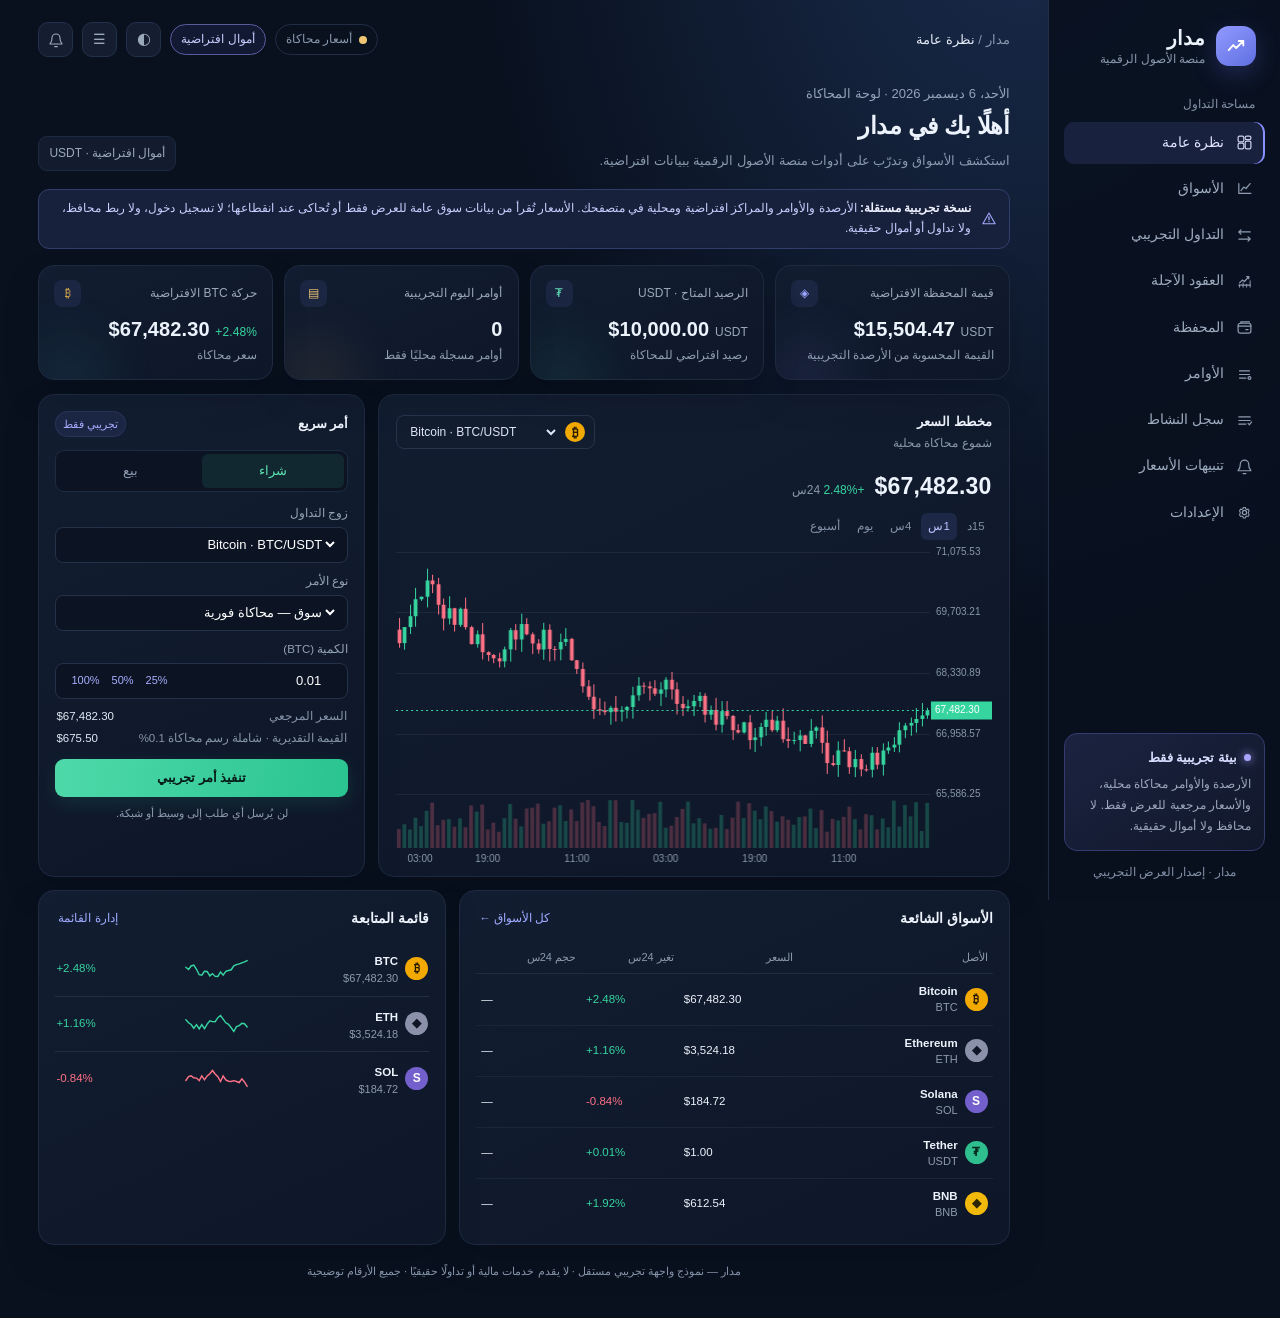
==== app/index.html @ fda4eac0 "مدار: موقع + منصة تجريبية محسّنة (PWA، أسعار مرجعية، شموع، مظهر فاتح)" ====
<!doctype html>
<html lang="ar" dir="rtl" data-theme="dark">
<head>
<meta charset="utf-8">
<meta name="viewport" content="width=device-width,initial-scale=1,viewport-fit=cover">
<meta name="theme-color" content="#09111f">
<meta name="description" content="منصة مدار التجريبية: تدرّب على التداول الفوري والعقود الآجلة بأموال افتراضية وأسعار سوق مرجعية. لا أموال ولا حسابات حقيقية.">
<meta name="robots" content="index,follow">
<title>المنصة التجريبية | مدار</title>
<link rel="icon" href="../assets/favicon.svg" type="image/svg+xml">
<link rel="icon" href="../assets/icon-192.png" sizes="192x192" type="image/png">
<link rel="apple-touch-icon" href="../assets/apple-touch-icon.png">
<link rel="manifest" href="../manifest.webmanifest">
<meta property="og:title" content="مدار — منصة تداول تجريبية">
<meta property="og:description" content="تدرّب على التداول بأموال افتراضية وأسعار سوق مرجعية.">
<meta property="og:image" content="https://sbeshr2025-creator.github.io/madar/assets/og-image.png">
<link rel="preconnect" href="https://api.gateio.ws" crossorigin>
<script>try{var p=JSON.parse(localStorage.getItem('madar-prefs-v1')||'{}');if(p.theme)document.documentElement.dataset.theme=p.theme}catch(e){}</script>
<link rel="stylesheet" href="css/app.css?v=2">
</head>
<body>
<a class="skip-link" href="#main">تخطَّ إلى المحتوى</a>
<noscript><p style="padding:20px;text-align:center">تحتاج المنصة التجريبية إلى تفعيل JavaScript.</p></noscript>
<div class="app">
<aside aria-label="التنقل الرئيسي">
  <a class="brand" href="../" aria-label="مدار — الصفحة الرئيسية"><div class="brand-logo"><svg viewBox="0 0 24 24" fill="none"><path d="M4 16.5 9 11l3.2 3.2L20 6.5M15 6.5h5v5" stroke="white" stroke-width="2" stroke-linecap="round" stroke-linejoin="round"/></svg></div><div><strong>مدار</strong><small>منصة الأصول الرقمية</small></div></a>
  <div><p class="nav-title">مساحة التداول</p><nav class="nav" id="sideNav">
    <button class="active" data-view="dashboard"><svg viewBox="0 0 24 24" fill="none"><rect x="3" y="3" width="8" height="8" rx="2" stroke="currentColor" stroke-width="1.7"/><rect x="13" y="3" width="8" height="5" rx="2" stroke="currentColor" stroke-width="1.7"/><rect x="13" y="10" width="8" height="11" rx="2" stroke="currentColor" stroke-width="1.7"/><rect x="3" y="13" width="8" height="8" rx="2" stroke="currentColor" stroke-width="1.7"/></svg>نظرة عامة</button>
    <button data-view="markets"><svg viewBox="0 0 24 24" fill="none"><path d="M4 19V5m0 14h17M7 15l4-5 3 2 6-7" stroke="currentColor" stroke-width="1.7" stroke-linecap="round" stroke-linejoin="round"/></svg>الأسواق</button>
    <button data-view="trade"><svg viewBox="0 0 24 24" fill="none"><path d="M4 7h16M4 17h16M7 4 4 7l3 3m10 4 3 3-3 3" stroke="currentColor" stroke-width="1.7" stroke-linecap="round" stroke-linejoin="round"/></svg>التداول التجريبي</button>
    <button data-view="futures"><svg viewBox="0 0 24 24" fill="none"><path d="M4 17h16M5 14l4-4 3 2 6-7m-3 0h3v3" stroke="currentColor" stroke-width="1.7" stroke-linecap="round" stroke-linejoin="round"/><path d="M5 20v-3m5 3v-6m5 6v-4m5 4v-9" stroke="currentColor" stroke-width="1.4" stroke-linecap="round"/></svg>العقود الآجلة</button>
    <button data-view="wallet"><svg viewBox="0 0 24 24" fill="none"><rect x="3" y="6" width="18" height="14" rx="3" stroke="currentColor" stroke-width="1.7"/><path d="M3 10h18m-7 5h3M7 6V4h12" stroke="currentColor" stroke-width="1.7" stroke-linecap="round"/></svg>المحفظة</button>
    <button data-view="orders"><svg viewBox="0 0 24 24" fill="none"><path d="M5 7h14M5 12h14M5 17h9" stroke="currentColor" stroke-width="1.7" stroke-linecap="round"/><circle cx="19" cy="17" r="2" stroke="currentColor" stroke-width="1.7"/></svg>الأوامر</button>
    <button data-view="activity"><svg viewBox="0 0 24 24" fill="none"><path d="M4 7h16M4 12h16M4 17h10" stroke="currentColor" stroke-width="1.7" stroke-linecap="round"/><path d="m17 16 2 2 3-4" stroke="currentColor" stroke-width="1.7" stroke-linecap="round" stroke-linejoin="round"/></svg>سجل النشاط</button>
    <button data-view="alerts"><svg viewBox="0 0 24 24" fill="none"><path d="M18 9a6 6 0 0 0-12 0c0 7-3 7-3 9h18c0-2-3-2-3-9m-8 13h4" stroke="currentColor" stroke-width="1.7" stroke-linecap="round" stroke-linejoin="round"/></svg>تنبيهات الأسعار</button>
    <button data-view="settings"><svg viewBox="0 0 24 24" fill="none"><circle cx="12" cy="12" r="3" stroke="currentColor" stroke-width="1.7"/><path d="m19.4 15 .1.1 1.1 1.8-1.5 2.6-2.1-.5a8 8 0 0 1-1.7 1l-.4 2h-3l-.4-2a8 8 0 0 1-1.7-1l-2.1.5-1.5-2.6 1.1-1.8a8 8 0 0 1 0-2l-1.1-1.8 1.5-2.6 2.1.5a8 8 0 0 1 1.7-1l.4-2h3l.4 2a8 8 0 0 1 1.7 1l2.1-.5 1.5 2.6-1.1 1.8a8 8 0 0 1-.1 2Z" transform="translate(-1 -1) scale(.95)" stroke="currentColor" stroke-width="1.5"/></svg>الإعدادات</button>
  </nav></div>
  <div class="side-bottom"><div class="demo-note"><b><i></i> بيئة تجريبية فقط</b><p>الأرصدة والأوامر محاكاة محلية، والأسعار مرجعية للعرض فقط. لا محافظ ولا أموال حقيقية.</p></div><div class="side-foot">مدار · إصدار العرض التجريبي</div></div>
</aside>
<main id="main" tabindex="-1">
  <div class="topbar"><div class="crumb">مدار <span> / </span> <b id="crumbTitle">نظرة عامة</b></div><div class="top-actions"><button class="live-pill" id="livePill" onclick="navigate('settings')" aria-label="حالة بيانات الأسعار"><i></i><span>—</span></button><span class="demo-pill">أموال افتراضية</span><button class="icon-btn" id="themeBtn" aria-label="تبديل المظهر الفاتح والداكن" onclick="toggleTheme()">◐</button><button class="icon-btn" aria-label="كل أقسام المنصة" onclick="openNavigation()">☰</button><button class="icon-btn" aria-label="عرض التنبيهات" onclick="navigate('alerts')"><svg viewBox="0 0 24 24" fill="none"><path d="M18 9a6 6 0 0 0-12 0c0 7-3 7-3 9h18c0-2-3-2-3-9m-8 13h4" stroke="currentColor" stroke-width="1.7" stroke-linecap="round" stroke-linejoin="round"/></svg></button></div></div>

  <section class="view active" id="view-dashboard">
    <div class="intro"><div><div class="eyebrow"><span id="todayLabel"></span> · لوحة المحاكاة</div><h1>أهلًا بك في مدار</h1><p>استكشف الأسواق وتدرّب على أدوات منصة الأصول الرقمية ببيانات افتراضية.</p></div><div class="date-chip">أموال افتراضية · USDT</div></div>
    <div class="alert"><svg viewBox="0 0 24 24" fill="none"><path d="M12 3 2.8 19h18.4L12 3Z" stroke="currentColor" stroke-width="1.6" stroke-linejoin="round"/><path d="M12 9v4m0 3h.01" stroke="currentColor" stroke-width="2" stroke-linecap="round"/></svg><span><strong>نسخة تجريبية مستقلة:</strong> الأرصدة والأوامر والمراكز افتراضية ومحلية في متصفحك. الأسعار تُقرأ من بيانات سوق عامة للعرض فقط أو تُحاكى عند انقطاعها؛ لا تسجيل دخول، ولا ربط محافظ، ولا تداول أو أموال حقيقية.</span></div>
    <div class="stats">
      <article class="card stat" style="--glow:#8b92ff"><div class="stat-top"><span>قيمة المحفظة الافتراضية</span><span class="stat-icon">◈</span></div><div class="stat-value" id="portfolioValue">—</div><div class="stat-foot">القيمة المحسوبة من الأرصدة التجريبية</div></article>
      <article class="card stat" style="--glow:#39d6a2"><div class="stat-top"><span>الرصيد المتاح · USDT</span><span class="stat-icon" style="color:#62dfb5">₮</span></div><div class="stat-value" id="availableUsdt">—</div><div class="stat-foot">رصيد افتراضي للمحاكاة</div></article>
      <article class="card stat" style="--glow:#f0c674"><div class="stat-top"><span>أوامر اليوم التجريبية</span><span class="stat-icon" style="color:#f0c674">▤</span></div><div class="stat-value" id="todayOrders">0</div><div class="stat-foot">أوامر مسجلة محليًا فقط</div></article>
      <article class="card stat" style="--glow:#46c5d9"><div class="stat-top"><span>حركة BTC الافتراضية</span><span class="stat-icon" style="color:#f2be4a">₿</span></div><div class="stat-value" id="btcStat">—</div><div class="stat-foot"><span class="data-src-short">—</span></div></article>
    </div>
    <div class="main-grid">
      <section class="card chart-card"><div class="card-heading"><div><h2>مخطط السعر</h2><div class="sub-label"><span class="data-src">—</span></div></div><label class="select"><span id="chartCoin" class="coin-btc">₿</span><select id="chartAsset" aria-label="اختر الأصل" onchange="selectAsset(this.value)"></select></label></div><div class="price-head"><strong id="chartPrice">—</strong><span id="chartChange">—</span></div><div class="chart-tools" id="timeframes"><button data-period="15m">15د</button><button class="selected" data-period="1h">1س</button><button data-period="4h">4س</button><button data-period="1d">يوم</button><button data-period="7d">أسبوع</button></div><div class="candle-chart" id="chartDash" role="img" aria-label="مخطط شموع لسعر الأصل"><canvas></canvas><div class="chart-tip" aria-hidden="true"></div></div></section>
      <section class="card order-card"><div class="order-top"><h2>أمر سريع</h2><span class="sim-chip">تجريبي فقط</span></div><div class="switch"><button class="active buy" id="buyBtn" onclick="setSide('buy')">شراء</button><button class="sell" id="sellBtn" onclick="setSide('sell')">بيع</button></div><label class="field-label" for="ticketAsset">زوج التداول</label><div class="field"><select id="ticketAsset" onchange="syncTicketAsset(this.value)"></select></div><label class="field-label" for="orderType">نوع الأمر</label><div class="field"><select id="orderType" onchange="toggleLimitPrice()"><option value="market">سوق — محاكاة فورية</option><option value="limit">محدد — يُنفَّذ عند لمس السعر</option></select></div><div id="limitPriceWrap" class="hidden"><label class="field-label" for="limitPrice">سعر الأمر المحدد (USDT)</label><div class="field"><input id="limitPrice" type="number" min="0" step="any" placeholder="أدخل سعرًا افتراضيًا"></div></div><label class="field-label" for="qty">الكمية (<span id="qtySymbol">BTC</span>)</label><div class="field"><input id="qty" type="number" min="0" step="any" value="0.01" inputmode="decimal"><button class="max" onclick="setPercent(.25)">25%</button><button class="max" onclick="setPercent(.5)">50%</button><button class="max" onclick="setPercent(1)">100%</button></div><div class="estimate"><span>السعر المرجعي</span><b id="ticketPrice">—</b></div><div class="estimate" style="padding-top:2px"><span>القيمة التقديرية · شاملة رسم محاكاة 0.1%</span><b id="estimated">—</b></div><button class="execute" id="executeBtn" onclick="submitOrder()">تنفيذ أمر تجريبي</button><p class="disclaimer">لن يُرسل أي طلب إلى وسيط أو شبكة.</p></section>
    </div>
    <div class="lower-grid"><section class="card table-card"><div class="table-title"><h2>الأسواق الشائعة</h2><button class="text-button" onclick="navigate('markets')">كل الأسواق ←</button></div><div class="table-wrap"><table><thead><tr><th>الأصل</th><th>السعر</th><th>تغير 24س</th><th>حجم 24س</th></tr></thead><tbody id="topMarkets"></tbody></table></div></section><section class="card watch-card"><div class="table-title"><h2>قائمة المتابعة</h2><button class="text-button" onclick="navigate('markets')">إدارة القائمة</button></div><div class="watch-items" id="watchList"></div></section></div>
  </section>

  <section class="view" id="view-markets"><div class="section-title"><div><h1>الأسواق</h1><p>أسعار مرجعية من بيانات سوق عامة (قراءة فقط) عند توفرها، وإلا محاكاة. للعرض والتدريب فقط.</p></div><button class="outline" onclick="showDataInfo()">ⓘ كيف تعمل البيانات؟</button></div><div class="card pad"><div class="market-tools"><label class="searchbox">⌕ <input id="marketSearch" placeholder="ابحث عن أصل أو رمز..." oninput="renderMarkets()"></label><div class="filter-tabs" id="marketFilters"><button class="active" data-filter="all">الكل</button><button data-filter="watch">المتابعة</button><button data-filter="gainers">الأعلى صعودًا</button><button data-filter="losers">الأعلى هبوطًا</button></div></div><div class="table-wrap"><table><thead><tr><th></th><th>الأصل</th><th>السعر</th><th>تغير 24س</th><th>حجم 24س</th><th>إجراء</th></tr></thead><tbody id="marketsTable"></tbody></table></div></div></section>

  <section class="view" id="view-trade"><div class="section-title"><div><h1>التداول التجريبي</h1><p>تدريب على أوامر السوق والمحددة بأرصدة افتراضية؛ الأوامر المحددة تُنفَّذ محليًا عندما يلمس السعر المرجعي حدّها.</p></div><span class="sim-chip">لا تداول حقيقي</span></div><div class="trade-layout"><div><section class="card chart-card"><div class="card-heading"><div><h2 id="tradePairTitle">BTC / USDT</h2><div class="sub-label"><span class="data-src">—</span></div></div><label class="select"><span id="tradeCoin" class="coin-btc">₿</span><select id="tradeAsset" onchange="selectAsset(this.value)"></select></label></div><div class="price-head"><strong id="tradePrice">—</strong><span id="tradeChange">—</span></div><div class="chart-tools trade-timeframes"><button data-period="15m">15د</button><button class="selected" data-period="1h">1س</button><button data-period="4h">4س</button><button data-period="1d">يوم</button><button data-period="7d">أسبوع</button></div><div class="candle-chart" id="chartTrade" role="img" aria-label="مخطط شموع لسعر الأصل"><canvas></canvas><div class="chart-tip" aria-hidden="true"></div></div></section><section class="card pad" style="margin-top:13px"><div class="table-title"><h2>آخر الصفقات في السوق</h2><span class="sim-chip book-src">مرجعية</span></div><div class="recent-list" id="recentTrades"></div></section></div><div><section class="card order-card"><div class="order-top"><h2>تذكرة الأمر</h2><span class="sim-chip">محاكاة محلية</span></div><div class="switch"><button class="active buy" id="buyBtn2" onclick="setSide('buy')">شراء</button><button class="sell" id="sellBtn2" onclick="setSide('sell')">بيع</button></div><label class="field-label" for="ticketAsset2">زوج التداول</label><div class="field"><select id="ticketAsset2" onchange="syncTicketAsset(this.value)"></select></div><label class="field-label" for="orderType2">نوع الأمر</label><div class="field"><select id="orderType2" onchange="syncOrderType(this.value)"><option value="market">سوق — محاكاة فورية</option><option value="limit">محدد — يُنفَّذ عند لمس السعر</option></select></div><div id="limitPriceWrap2" class="hidden"><label class="field-label" for="limitPrice2">سعر الأمر المحدد (USDT)</label><div class="field"><input id="limitPrice2" type="number" min="0" step="any" placeholder="أدخل سعرًا افتراضيًا"></div></div><label class="field-label" for="qty2">الكمية (<span id="qtySymbol2">BTC</span>)</label><div class="field"><input id="qty2" type="number" min="0" step="any" value="0.01" inputmode="decimal"><button class="max" onclick="setPercent(.25)">25%</button><button class="max" onclick="setPercent(.5)">50%</button><button class="max" onclick="setPercent(1)">100%</button></div><div class="estimate"><span>السعر المرجعي</span><b id="ticketPrice2">—</b></div><div class="estimate"><span>القيمة التقديرية · رسم 0.1%</span><b id="estimated2">—</b></div><button class="execute" id="executeBtn2" onclick="submitOrder()">تنفيذ أمر تجريبي</button><p class="disclaimer">سجل تجريبي فقط؛ لا وسيط ولا شبكة متصلة.</p></section><section class="card pad" style="margin-top:13px"><div class="table-title"><h2>دفتر الأوامر</h2><span class="sim-chip book-src">مرجعي</span></div><div class="orderbook-grid"><div class="book-side"><h3 class="down">عروض بيع</h3><div id="asks"></div></div><div class="book-side"><h3 class="up">طلبات شراء</h3><div id="bids"></div></div></div><div class="estimate"><span>السعر المرجعي التجريبي</span><b id="bookPrice">—</b></div></section></div></div></section>


  <section class="view" id="view-futures">
    <div class="section-title"><div><h1>العقود الآجلة · محاكاة</h1><p>تدرّب على المراكز الطويلة والقصيرة والرافعة باستخدام ضمان افتراضي مستقل.</p></div><div class="futures-mode"><span class="sim-chip">وضع تجريبي فقط</span></div></div>
    <div class="futures-banner"><svg viewBox="0 0 24 24" fill="none"><path d="M12 3 2.8 19h18.4L12 3Z" stroke="currentColor" stroke-width="1.6" stroke-linejoin="round"/><path d="M12 9v4m0 3h.01" stroke="currentColor" stroke-width="2" stroke-linecap="round"/></svg><span><b>محاكاة محلية بالكامل:</b> السعر الأساسي مرجعي من السوق الفوري عند توفره، ولا عقود أو وسيط أو أموال حقيقية. رصيد العقود الافتراضي مستقل عن المحفظة الفورية، وتغيير السعر أدناه سيناريو تدريبي فقط.</span></div>
    <div class="futures-stats"><article class="card futures-stat"><small>الرصيد المتاح للعقود · USDT</small><strong id="futBalance">—</strong></article><article class="card futures-stat"><small>الهامش المعزول في المراكز</small><strong id="futMargin">—</strong></article><article class="card futures-stat"><small>الربح/الخسارة غير المحققة</small><strong id="futUPnl">—</strong></article><article class="card futures-stat"><small>حقوق الحساب الافتراضية</small><strong id="futEquity">—</strong></article></div>
    <section class="card scenario-card"><div class="scenario-head"><div><h2>مسرح حركة السعر</h2><div class="sub-label">حرّك السعر الافتراضي لرؤية أثره على المراكز المفتوحة</div></div><div class="scenario-actions"><button onclick="moveFuturesScenario(-5)">−5%</button><button onclick="moveFuturesScenario(-1)">−1%</button><button class="reset" onclick="resetFuturesScenario()">إعادة إلى الأساس</button><button onclick="moveFuturesScenario(1)">+1%</button><button onclick="moveFuturesScenario(5)">+5%</button></div></div><div class="scenario-note">التغير التراكمي الحالي: <b id="futShiftLabel">0.00%</b> عن السعر التوضيحي الأساسي. لا تمثل الأزرار تحركات سوق حقيقية.</div></section>
    <div class="trade-layout"><div>
      <section class="card futures-chart-card"><div class="card-heading"><div><h2 id="futPairTitle">BTC / USDT Perpetual</h2><div class="sub-label"><span class="data-src">—</span> · السعر + سيناريو التدريب</div></div><label class="select"><select id="futuresSymbol" aria-label="اختر عقدًا تجريبيًا" onchange="selectFuturesSymbol(this.value)"></select></label></div><div class="price-head"><strong id="futMarkPrice">—</strong><span class="sim-chip">سعر محاكاة</span></div><div class="candle-chart" id="chartFut" role="img" aria-label="مخطط شموع لسعر الأصل"><canvas></canvas><div class="chart-tip" aria-hidden="true"></div></div><div class="futures-price-strip"><div><small>السعر الأساسي</small><b id="futBasePrice">—</b></div><div><small>تغيّر السيناريو</small><b id="futChangePrice">—</b></div><div><small>التمويل الافتراضي · كل 8س</small><b>+0.010% · توضيحي</b></div></div></section>
      <section class="card futures-table-card" style="margin-top:12px"><div class="table-title"><h2>مراكزي المفتوحة</h2><span class="sim-chip" id="futOpenCount">0 مركز</span></div><div class="table-wrap"><table><thead><tr><th>العقد</th><th>الاتجاه</th><th>رافعة</th><th>سعر الدخول</th><th>السعر الافتراضي</th><th>ربح/خسارة عائمة</th><th>تصفية تقريبية</th><th></th></tr></thead><tbody id="futuresPositions"></tbody></table></div></section>
      <section class="card futures-table-card"><div class="table-title"><h2>سجل المراكز المغلقة</h2><span class="sim-chip">محلي</span></div><div class="table-wrap"><table><thead><tr><th>وقت الإغلاق</th><th>العقد</th><th>الاتجاه</th><th>رافعة</th><th>سعر الخروج</th><th>المحصلة التوضيحية</th><th>السبب</th></tr></thead><tbody id="futuresHistory"></tbody></table></div></section>
    </div><div>
      <section class="card futures-order"><div class="order-top"><h2>فتح مركز تجريبي</h2><span class="sim-chip">هامش معزول</span></div><div class="switch futures-side-switch"><button id="futLongBtn" class="active long" onclick="setFuturesSide('long')">شراء / مركز طويل</button><button id="futShortBtn" class="short" onclick="setFuturesSide('short')">بيع / مركز قصير</button></div><label class="field-label" for="futLeverage">الرافعة التعليمية</label><div class="field"><select id="futLeverage" onchange="renderFutures()"><option value="1">1×</option><option value="2">2×</option><option value="3">3×</option><option value="5" selected>5×</option><option value="10">10×</option><option value="20">20×</option></select><span class="sim-chip">محاكاة فقط</span></div><label class="field-label" for="futQty">حجم المركز بوحدات الأصل</label><div class="field"><input id="futQty" type="number" min="0" step="any" value="0.01" inputmode="decimal"></div><div class="fut-risk-grid"><div><label class="field-label" for="futStop">وقف خسارة اختياري</label><div class="field"><input id="futStop" type="number" min="0" step="any" placeholder="—"></div></div><div><label class="field-label" for="futTake">جني ربح اختياري</label><div class="field"><input id="futTake" type="number" min="0" step="any" placeholder="—"></div></div></div><div class="estimate futures-estimate"><span>القيمة الاسمية</span><b id="futNotional">—</b></div><div class="estimate futures-estimate"><span>الهامش المطلوب</span><b id="futInitialMargin">—</b></div><div class="estimate futures-estimate"><span>رسم محاكاة فتح 0.04%</span><b id="futOpenFee">—</b></div><button class="execute" id="futExecute" onclick="submitFuturesPosition()">فتح مركز طويل تجريبي</button><div class="futures-help"><b>تصفية تقريبية:</b> تقدير تعليمي مبسط بهامش صيانة افتراضي 0.5%؛ قد تختلف آلية المنصات الحقيقية. المراكز معزولة، والأوامر والتمويل غير متصلة بأي سوق.</div></section>
    </div></div><div class="futures-footer">هذا القسم أداة تدريب على مفاهيم العقود الآجلة فقط؛ كل الأرقام محلية وقابلة لإعادة الضبط من المتصفح. لا ينفّذ تداولًا ولا يقدم توصية مالية.</div>
  </section>

  <section class="view" id="view-wallet"><div class="section-title"><div><h1>المحفظة التجريبية</h1><p>إدارة أرصدة وهمية داخل هذا المتصفح فقط؛ لا عناوين ولا إيداعات فعلية.</p></div><div class="wallet-actions"><button class="outline" onclick="openAmountModal('deposit')">＋ إضافة رصيد وهمي</button><button class="outline" onclick="openAmountModal('withdraw')">− خصم تجريبي</button></div></div><div class="wallet-total"><small>إجمالي القيمة الافتراضية</small><strong id="walletTotal">—</strong><span>قيمة تقديرية محسوبة بأسعار توضيحية · USDT</span></div><section class="card pad"><div class="table-title"><h2>الأصول والأرصدة</h2><span class="sim-chip">محاكاة محلية فقط</span></div><div class="table-wrap"><table><thead><tr><th>الأصل</th><th>الرصيد المتاح</th><th>السعر الافتراضي</th><th>القيمة التقديرية</th><th></th></tr></thead><tbody id="walletTable"></tbody></table></div></section><div class="alert" style="margin-top:13px;margin-bottom:0"><svg viewBox="0 0 24 24" fill="none"><path d="M12 3 2.8 19h18.4L12 3Z" stroke="currentColor" stroke-width="1.6"/><path d="M12 9v4m0 3h.01" stroke="currentColor" stroke-width="2"/></svg><span>أزرار الإضافة والخصم تغيّر أرقامًا محلية تجريبية فقط. لا يوجد إيداع أو سحب إلى حساب أو شبكة.</span></div></section>

  <section class="view" id="view-orders"><div class="section-title"><div><h1>الأوامر</h1><p>أوامر السوق تُحاكى فورًا. الأوامر المحددة تنتظر حتى يلمس السعر المرجعي حدّها ثم تُنفَّذ محليًا إن كفى الرصيد الافتراضي.</p></div><button class="outline" onclick="navigate('trade')">＋ إنشاء أمر تجريبي</button></div><section class="card pad"><div class="table-title"><h2>الأوامر المفتوحة</h2><span class="sim-chip" id="openCount">0 أمر</span></div><div class="table-wrap"><table><thead><tr><th>الوقت</th><th>الزوج</th><th>النوع</th><th>الاتجاه</th><th>السعر المحدد</th><th>الكمية</th><th>الحالة</th><th></th></tr></thead><tbody id="openOrdersTable"></tbody></table></div></section><section class="card pad" style="margin-top:13px"><div class="table-title"><h2>أحدث الأوامر المكتملة</h2><button class="text-button" onclick="navigate('activity')">سجل النشاط</button></div><div class="table-wrap"><table><thead><tr><th>الوقت</th><th>الزوج</th><th>الاتجاه</th><th>سعر التنفيذ الافتراضي</th><th>الكمية</th><th>القيمة</th><th>الحالة</th></tr></thead><tbody id="completedOrdersTable"></tbody></table></div></section></section>

  <section class="view" id="view-activity"><div class="section-title"><div><h1>سجل النشاط</h1><p>سجل محلي على هذا المتصفح للعمليات التي أجريتها في المحاكاة.</p></div><button class="outline" onclick="clearHistory()">مسح السجل التجريبي</button></div><section class="card pad"><div class="table-wrap"><table><thead><tr><th>الوقت</th><th>النوع</th><th>التفاصيل</th><th>المبلغ / الكمية</th><th>الحالة</th></tr></thead><tbody id="activityTable"></tbody></table></div></section></section>

  <section class="view" id="view-alerts"><div class="section-title"><div><h1>تنبيهات الأسعار</h1><p>أنشئ قواعد توضيحية داخل الصفحة؛ لا تُرسل إشعارات أو رسائل خارجية.</p></div><button class="outline" onclick="openAlertModal()">＋ تنبيه جديد</button></div><section class="card pad"><div class="table-title"><h2>قواعد التنبيه التجريبية</h2><span class="sim-chip">محلية وغير متصلة</span></div><div id="alertsList"></div></section><div class="alert" style="margin-top:13px"><svg viewBox="0 0 24 24" fill="none"><path d="M12 3 2.8 19h18.4L12 3Z" stroke="currentColor" stroke-width="1.6"/><path d="M12 9v4m0 3h.01" stroke="currentColor" stroke-width="2"/></svg><span>يُفحص التنبيه داخل الصفحة مع كل تحديث للسعر المرجعي ويظهر لك إشعار داخل التطبيق فقط؛ لا تُرسل رسائل خارجية.</span></div></section>

  <section class="view" id="view-settings"><div class="section-title"><div><h1>الإعدادات</h1><p>خيارات العرض والبيانات التجريبية المحفوظة في هذا المتصفح فقط.</p></div></div><section class="card pad"><div class="settings-row"><div><b>إخفاء أرصدة المحفظة</b><small>إخفاء قيمة المحفظة وكميات الأصول في اللوحة والمحفظة؛ السجل يبقى ظاهرًا.</small></div><input id="hideBalances" class="toggle" type="checkbox" onchange="toggleBalances(this.checked)"></div><div class="settings-row"><div><b>إعادة ضبط بيئة التجربة</b><small>إرجاع الأرصدة والأوامر والتنبيهات إلى بيانات البداية.</small></div><button class="outline danger" onclick="resetDemo()">إعادة ضبط البيانات</button></div><div class="settings-row"><div><b>الخصوصية والتخزين</b><small>بيانات هذه النسخة تحفظ محليًا في تخزين المتصفح؛ لا يوجد حساب مستخدم.</small></div><span class="alert-tag">محلي</span></div><div class="settings-row"><div><b>الأسعار المرجعية المباشرة</b><small>قراءة فقط من واجهة Gate العامة بدون أي مفاتيح أو حساب. عند الإيقاف أو الانقطاع تُستخدم أسعار محاكاة.</small></div><input id="liveToggle" class="toggle" type="checkbox" aria-label="تفعيل الأسعار المباشرة" onchange="setLive(this.checked)"></div><div class="settings-row"><div><b>حالة البيانات</b><small id="liveDetail">—</small></div><span class="status done" id="liveStatusTag">—</span></div><div class="settings-row"><div><b>المظهر</b><small>داكن أو فاتح، ويُحفظ اختيارك في هذا المتصفح.</small></div><button class="outline" onclick="toggleTheme()">تبديل المظهر</button></div></section><div class="footer-note">مدار نموذج تعليمي تجريبي مستقل · لا يقدم خدمات مالية أو تداولًا حقيقيًا.</div></section>
  <div class="footer-note">مدار — نموذج واجهة تجريبي مستقل · لا يقدم خدمات مالية أو تداولًا حقيقيًا · جميع الأرقام توضيحية</div>
</main>
</div>
<nav class="mobile-nav" id="mobileNav" aria-label="التنقل السفلي"><button class="active" data-view="dashboard"><svg viewBox="0 0 24 24" fill="none"><rect x="3" y="3" width="8" height="8" rx="2" stroke="currentColor" stroke-width="1.7"/><rect x="13" y="3" width="8" height="5" rx="2" stroke="currentColor" stroke-width="1.7"/><rect x="13" y="10" width="8" height="11" rx="2" stroke="currentColor" stroke-width="1.7"/><rect x="3" y="13" width="8" height="8" rx="2" stroke="currentColor" stroke-width="1.7"/></svg>الرئيسية</button><button data-view="markets"><svg viewBox="0 0 24 24" fill="none"><path d="M4 19V5m0 14h17M7 15l4-5 3 2 6-7" stroke="currentColor" stroke-width="1.7"/></svg>الأسواق</button><button data-view="trade"><svg viewBox="0 0 24 24" fill="none"><path d="M4 7h16M4 17h16M7 4 4 7l3 3m10 4 3 3-3 3" stroke="currentColor" stroke-width="1.7"/></svg>تداول</button><button data-view="wallet"><svg viewBox="0 0 24 24" fill="none"><rect x="3" y="6" width="18" height="14" rx="3" stroke="currentColor" stroke-width="1.7"/><path d="M3 10h18" stroke="currentColor" stroke-width="1.7"/></svg>المحفظة</button><button data-view="futures"><svg viewBox="0 0 24 24" fill="none"><path d="M4 17h16M5 14l4-4 3 2 6-7m-3 0h3v3" stroke="currentColor" stroke-width="1.7" stroke-linecap="round"/></svg>العقود</button></nav>
<div class="modal" id="modal" role="dialog" aria-modal="true" aria-labelledby="modalTitle" onclick="if(event.target===this)closeModal()"><div class="modal-box" tabindex="-1"><div class="modal-head"><h2 id="modalTitle"></h2><button class="modal-close" aria-label="إغلاق" onclick="closeModal()">×</button></div><div id="modalBody"></div></div></div><div class="toast" id="toast" role="status" aria-live="polite"></div>
<script src="js/charts.js?v=2"></script>
<script src="js/market.js?v=2"></script>
<script src="js/app.js?v=2"></script>
</body>
</html>
---- app/css/app.css ----
:root{--bg:#09111f;--panel:#101a2b;--panel2:#121f33;--line:#202d43;--muted:#8998ad;--text:#edf3fc;--green:#36d5a0;--red:#ff7185;--blue:#8c96ff;--cyan:#49c5d8;--gold:#efc878;--radius:16px;--shadow:0 16px 38px #0002}
*{box-sizing:border-box}
body{margin:0;background:radial-gradient(ellipse at 80% -12%,#1a2c4d 0,transparent 38%),var(--bg);color:var(--text);font:14px/1.65 Tahoma,"Noto Sans Arabic",Arial,sans-serif}
button,input,select{font:inherit}
button{cursor:pointer}
a{color:inherit;text-decoration:none}
.app{max-width:1680px;min-height:100vh;margin:auto;display:grid;grid-template-columns:232px minmax(0,1fr)}
aside{position:sticky;top:0;height:100vh;padding:22px 15px 18px;border-left:1px solid var(--line);background:#09111fe8;display:flex;flex-direction:column;gap:25px;z-index:4}
.brand{color:inherit;display:flex;align-items:center;gap:11px;padding:0 9px}
.brand-logo{width:40px;height:40px;border-radius:13px;display:grid;place-items:center;background:linear-gradient(140deg,#929aff,#5f6fe1);box-shadow:0 8px 24px #6e7aff3b}
.brand-logo svg{width:22px}
.brand strong{font-size:20px}
.brand small{display:block;color:var(--muted);font-size:12px;margin-top:-5px}
.nav-title{color:#8392a8;font-size:12px;margin:0 10px 7px}
.nav{display:grid;gap:4px}
.nav button{border:0;background:none;color:#9eacc0;text-align:right;display:flex;align-items:center;gap:12px;padding:10px 12px;border-radius:10px;transition:.15s;font-size:13.5px}
.nav button:hover{background:#ffffff09;color:#fff}
.nav button.active{color:#e0e4ff;background:#818cff20;box-shadow:inset -2px 0 #8792ff}
.nav svg{width:17px;height:17px;opacity:.9;flex:none}
.side-bottom{margin-top:auto}
.demo-note{padding:13px;border:1px solid #343b70;background:linear-gradient(145deg,#242d52aa,#141c31aa);border-radius:13px}
.demo-note b{display:flex;align-items:center;gap:7px;color:#d7dcff;font-size:13px}
.demo-note b i,.demo-pill:before{width:7px;height:7px;border-radius:50%;background:#a9a5ff;box-shadow:0 0 10px #a9a5ff;display:inline-block}
.demo-note p{margin:6px 0 0;color:#9ba8be;font-size:12px;line-height:1.75}
.side-foot{color:#8190a6;font-size:11.5px;text-align:center;margin-top:12px}
main{min-width:0;padding:22px clamp(16px,3vw,40px) 38px}
.topbar{display:flex;justify-content:space-between;align-items:center;margin-bottom:26px}
.crumb{color:var(--muted);font-size:13px}
.crumb b{color:#e8eef9;font-weight:500}
.top-actions{display:flex;align-items:center;gap:9px}
.demo-pill{border:1px solid #5b5c9d;color:#c9cbff;background:#7279ff17;border-radius:999px;padding:5px 10px;font-size:12px;display:flex;align-items:center;gap:7px}
.icon-btn{width:35px;height:35px;display:grid;place-items:center;color:#9ba8bb;background:#141e30;border:1px solid #223049;border-radius:10px}
.icon-btn svg{width:16px}
.view{display:none}
.view.active{display:block;animation:appear .18s ease}
@keyframes appear{from{opacity:.55;transform:translateY(3px)}
to{opacity:1;transform:none}
}
.intro{display:flex;justify-content:space-between;align-items:flex-end;gap:16px;margin-bottom:18px}
.eyebrow{color:#95a3b8;font-size:13px;margin-bottom:2px}
.intro h1{font-size:24px;letter-spacing:-.4px;margin:0;font-weight:650}
.intro p{margin:4px 0 0;color:var(--muted);font-size:13px}
.date-chip{color:#9ba8bd;background:#121c2e;border:1px solid #1c2a41;padding:7px 10px;border-radius:9px;font-size:12px;white-space:nowrap}
.alert{display:flex;align-items:center;gap:10px;background:#18213b;border:1px solid #313e6b;border-radius:11px;padding:9px 12px;color:#c6cfff;font-size:12px;margin-bottom:16px}
.alert svg{flex:none;color:#a2aaff;width:16px}
.alert strong{color:#eef0ff}
.stats{display:grid;grid-template-columns:repeat(4,minmax(0,1fr));gap:11px;margin-bottom:14px}
.card{background:linear-gradient(155deg,#121d31,#0e1728);border:1px solid #1d2a40;border-radius:var(--radius);box-shadow:var(--shadow)}
.stat{padding:14px 15px;min-height:101px;position:relative;overflow:hidden}
.stat:after{content:"";position:absolute;width:80px;height:80px;border-radius:50%;filter:blur(29px);opacity:.1;left:-10px;bottom:-40px;background:var(--glow,#7c8cff)}
.stat-top{display:flex;align-items:center;justify-content:space-between;color:#9aa8bb;font-size:12px}
.stat-icon{width:27px;height:27px;border-radius:8px;background:#818bff17;color:#9ca6ff;display:grid;place-items:center}
.stat-icon svg{width:14px}
.stat-value{font-size:20px;font-weight:600;letter-spacing:.1px;margin-top:6px;direction:ltr;text-align:right}
.stat-value small{font-size:12px;color:#9aa8bb;font-weight:400}
.stat-foot{font-size:11.5px;color:#8f9db1;margin-top:0}
.up{color:var(--green)!important}
.down{color:var(--red)!important}
.main-grid{display:grid;grid-template-columns:minmax(0,1.7fr) minmax(285px,.88fr);gap:13px;align-items:stretch}
.chart-card{padding:16px 17px 10px;min-height:337px}
.card-heading{display:flex;justify-content:space-between;align-items:center;gap:10px}
.card-heading h2,.section-title h2{font-size:13px;margin:0;font-weight:600}
.sub-label{color:var(--muted);font-size:11.5px;margin-top:2px}
.select select{min-width:0;max-width:180px;background:transparent;border:0;outline:0;color:#dfe6f5;font:inherit;direction:ltr}
.select select option{background:#121d30;color:#fff}
.select{border:1px solid #27344b;border-radius:8px;background:#121d30;color:#e4ebf7;padding:6px 9px;font-size:12px;display:flex;align-items:center;gap:6px}
.coin-btc{width:20px;height:20px;border-radius:50%;display:grid;place-items:center;background:#f2a900;color:#251903;font-weight:bold;font-size:13px}
.price-head{display:flex;align-items:baseline;gap:10px;margin-top:15px}
.price-head strong{font-size:23px;letter-spacing:.2px;direction:ltr}
.price-head span{font-size:12px}
.chart-tools{display:flex;align-items:center;gap:3px;margin-top:7px}
.chart-tools button{background:none;color:#8291a7;border:0;padding:4px 7px;border-radius:6px;font-size:11.5px}
.chart-tools button.selected{background:#7a84ff20;color:#bdc3ff}
.chart-wrap{height:193px;margin-top:4px;position:relative;overflow:hidden}
.chart-wrap svg{width:100%;height:100%;overflow:visible}
.chart-grid line{stroke:#243148;stroke-width:1;stroke-dasharray:3 5}
.chart-area{fill:url(#fill)}
.chart-line{fill:none;stroke:#8290ff;stroke-width:2.3;stroke-linecap:round;stroke-linejoin:round;filter:drop-shadow(0 0 5px #8290ff66)}
.chart-point{fill:#a9b2ff;stroke:#171f37;stroke-width:3}
.chart-labels{display:flex;justify-content:space-between;color:#8392a8;font-size:11px;padding:0 2px;margin-top:-2px}
.chart-caption{position:absolute;top:4px;left:5px;color:#8a98ad;font-size:11px;line-height:1.9;text-align:left}
.order-card{padding:16px}
.order-top{display:flex;justify-content:space-between;align-items:center}
.order-top h2{margin:0;font-size:13px}
.sim-chip{color:#a9abff;background:#7d82ff19;border:1px solid #555a973f;border-radius:999px;padding:3px 7px;font-size:11px;white-space:nowrap}
.switch{display:grid;grid-template-columns:1fr 1fr;padding:3px;background:#0c1424;border:1px solid #1d2b42;border-radius:9px;margin:13px 0 12px}
.switch button{border:0;background:transparent;border-radius:6px;color:#8e9bb0;padding:6px;font-size:13px}
.switch button.active.buy{color:#5be2b0;background:#39d6a21a}
.switch button.active.sell{color:#ff91a0;background:#ff71851a}
.field-label{font-size:11.5px;color:#95a3b7;margin:9px 0 4px;display:block}
.field{min-height:36px;display:flex;align-items:center;justify-content:space-between;background:#0c1424;border:1px solid #243249;border-radius:8px;padding:0 9px;color:#e9eef9}
.field input,.field select{width:100%;border:0;outline:0;background:transparent;color:#fff;font-size:13px;direction:ltr;text-align:right}
.field input::placeholder{color:#7f8da3}
.field select option{background:#121d30}
.pair{font-size:12px;display:flex;align-items:center;gap:7px}
.mini-coin{width:17px;height:17px;display:grid;place-items:center;background:#f2a900;color:#231700;border-radius:50%;font-size:11.5px;font-weight:bold}
.max{border:0;background:none;color:#a9afff;font-size:11px;white-space:nowrap}
.estimate{display:flex;justify-content:space-between;color:#8795aa;font-size:11.5px;padding:8px 1px 2px}
.estimate b{color:#e1e9f4;font-weight:500;direction:ltr}
.execute,.primary{width:100%;border:0;border-radius:9px;padding:8px;color:#061b18;background:linear-gradient(100deg,#4ed9a9,#2ac491);font-weight:700;font-size:13px;margin-top:9px;box-shadow:0 6px 18px #32c99b21}
.execute.sell{color:#280e15;background:linear-gradient(100deg,#ff8e9d,#fb7185)}
.disclaimer{font-size:11px;color:#8a98ad;text-align:center;margin:7px 0 0}
.lower-grid{display:grid;grid-template-columns:minmax(0,1.35fr) minmax(270px,1fr);gap:13px;margin-top:13px}
.table-card,.watch-card,.pad{padding:15px 16px}
.table-title{display:flex;justify-content:space-between;align-items:center;margin-bottom:10px;gap:8px}
.table-title h2{font-size:13.5px;margin:0}
.text-button{font-size:11.5px;color:#9faaff;background:none;border:0;padding:3px}
.table-wrap{overflow-x:auto}
table{width:100%;border-collapse:collapse;white-space:nowrap}
th{text-align:right;color:#8b99ae;font-weight:500;font-size:11px;padding:7px 5px;border-bottom:1px solid #202c41}
td{padding:8px 5px;border-bottom:1px solid #1a273a;font-size:11.5px}
tr:last-child td{border-bottom:0}
.asset{display:flex;align-items:center;gap:7px;min-width:100px}
.asset-badge{width:23px;height:23px;border-radius:50%;display:grid;place-items:center;font-weight:bold;font-size:12px;flex:none}
.btc{background:#f2a900;color:#281c00}
.eth{background:#8a91a9;color:#101626}
.sol{background:#7460cc;color:white}
.usdt{background:#2fbf8f;color:#05291e}
.bnb{background:#f0b90b;color:#2d2305}
.xrp{background:#b9c3d6;color:#172030}
.ada{background:#3270e9;color:#fff}
.doge{background:#c3a434;color:#241f0e}
.ton{background:#28a9e0;color:#fff}
.avax{background:#e84142;color:#fff}
.asset b{font-size:11.5px}
.asset small{display:block;color:#8d9bb0;font-size:11px;margin-top:-3px}
.align-left{direction:ltr;text-align:left}
.click-row{cursor:pointer}
.click-row:hover{background:#ffffff06}
.watch-items{display:grid}
.watch-item{display:grid;grid-template-columns:1.1fr 1fr .7fr;align-items:center;gap:7px;padding:8px 1px;border-bottom:1px solid #1c293d}
.watch-item:last-child{border:0}
.watch-price{direction:ltr;text-align:left;color:#e5edf8;font-size:11.5px}
.spark{width:67px;height:21px;justify-self:center}
.watch-item .change{text-align:left;direction:ltr;font-size:11.5px}
.section-title{display:flex;justify-content:space-between;align-items:flex-end;gap:12px;margin-bottom:15px}
.section-title h1{font-size:22px;margin:0;line-height:1.35}
.section-title p{font-size:12px;color:var(--muted);margin:4px 0 0}
.section-actions{display:flex;gap:8px;flex-wrap:wrap}
.outline,.subtle-btn{border:1px solid #2a3851;background:#121d30;color:#dce5f3;border-radius:8px;padding:7px 10px;font-size:12px}
.outline:hover,.subtle-btn:hover{border-color:#6471bd}
.positive{color:var(--green)}
.negative{color:var(--red)}
.market-tools{display:flex;justify-content:space-between;align-items:center;gap:10px;margin-bottom:11px}
.searchbox{display:flex;align-items:center;gap:8px;background:#0c1424;border:1px solid #243249;border-radius:9px;padding:7px 10px;color:#8493aa;width:min(290px,100%)}
.searchbox input{background:transparent;border:0;outline:0;color:#edf3fc;min-width:0;width:100%;font-size:12px}
.filter-tabs{display:flex;gap:4px;flex-wrap:wrap}
.filter-tabs button{background:none;border:1px solid transparent;color:#8d9bb0;border-radius:7px;padding:6px 8px;font-size:11.5px}
.filter-tabs button.active{background:#7a84ff1d;color:#cbd0ff;border-color:#6e76b73a}
.star-button{border:0;background:none;color:#8190a6;padding:3px;font-size:14px}
.star-button.on{color:#f0c674}
.two-col{display:grid;grid-template-columns:minmax(0,1.5fr) minmax(280px,1fr);gap:13px}
.trade-layout{display:grid;grid-template-columns:minmax(0,1.6fr) minmax(285px,.9fr);gap:13px}
.orderbook-grid{display:grid;grid-template-columns:1fr 1fr;gap:12px}
.book-side h3,.small-heading{font-size:12px;color:#aab6c9;margin:0 0 7px}
.book-row{display:grid;grid-template-columns:repeat(3,1fr);gap:4px;padding:4px 2px;border-bottom:1px solid #ffffff08;font-size:11px;direction:ltr;text-align:left}
.book-row span:nth-child(2){text-align:center;color:#91a0b6}
.book-row span:last-child{text-align:right;color:#8f9db1}
.depth{height:4px;background:#253344;border-radius:5px;margin:0 0 3px;overflow:hidden}
.depth i{display:block;height:100%;background:#f775882c}
.depth.green i{background:#39d6a22b}
.recent-list{display:grid;gap:1px}
.recent-row{display:grid;grid-template-columns:1fr 1fr 1fr;direction:ltr;text-align:left;padding:6px 2px;font-size:11px;border-bottom:1px solid #ffffff08}
.recent-row span:last-child{color:#8492a7}
.summary-box{display:grid;grid-template-columns:repeat(3,1fr);gap:10px;margin-bottom:13px}
.summary-item{padding:13px;border-radius:12px;background:#0e1728;border:1px solid #202c41}
.summary-item small{display:block;color:#8897ac;font-size:11.5px}
.summary-item b{display:block;font-size:15px;margin-top:3px;direction:ltr;text-align:right}
.wallet-actions{display:flex;gap:8px}
.wallet-actions button{flex:1}
.wallet-total{padding:17px;background:linear-gradient(110deg,#1a2750,#111c32);border:1px solid #303f68;border-radius:13px;margin-bottom:13px}
.wallet-total small{color:#a4b0c7;font-size:12px}
.wallet-total strong{font-size:25px;display:block;direction:ltr;text-align:right;margin-top:3px}
.wallet-total span{font-size:11.5px;color:#8c9ab0}
.action-positive{color:#05251c;background:linear-gradient(100deg,#4ed9a9,#2ac491);border:0}
.action-negative{color:#321019;background:linear-gradient(100deg,#ff8e9d,#fb7185);border:0}
.empty{text-align:center;padding:25px;color:#8f9db1;font-size:12px}
.status{padding:3px 7px;border-radius:999px;font-size:11px}
.status.open{color:#f2cf81;background:#f0c67418}
.status.done{color:#64e0b4;background:#39d6a21a}
.status.cancel{color:#ff91a0;background:#ff71851a}
.row-action{background:none;border:0;color:#a9afff;font-size:11.5px}
.activity-icon{width:24px;height:24px;border-radius:8px;display:inline-grid;place-items:center;font-size:12px;margin-left:6px}
.alert-item{display:flex;justify-content:space-between;align-items:center;gap:10px;border-bottom:1px solid #1c293d;padding:11px 2px}
.alert-item:last-child{border:0}
.alert-meta{font-size:11.5px;color:#8b9ab0}
.alert-item b{font-size:12px}
.alert-tag{color:#c1c7ff;background:#7986ff19;border-radius:7px;padding:3px 7px;font-size:11px}
.settings-row{display:flex;justify-content:space-between;align-items:center;gap:18px;padding:13px 0;border-bottom:1px solid #1c293d}
.settings-row:last-child{border:0}
.settings-row b{display:block;font-size:12px}
.settings-row small{font-size:11.5px;color:#8391a7}
.toggle{appearance:none;width:37px;height:21px;border-radius:99px;background:#26344a;position:relative;transition:.2s;flex:none}
.toggle:after{content:"";position:absolute;top:3px;right:3px;width:15px;height:15px;border-radius:50%;background:#a5b1c3;transition:.2s}
.toggle:checked{background:#5263cf}
.toggle:checked:after{right:19px;background:white}
.danger{background:#321b2a!important;border-color:#573146!important;color:#ff9aaa!important}
.footer-note{text-align:center;color:#8593a8;font-size:11px;margin-top:17px}
.toast{position:fixed;bottom:20px;left:20px;z-index:15;max-width:360px;background:#17233a;border:1px solid #354568;color:#eef2fa;border-radius:11px;padding:11px 14px;box-shadow:0 15px 35px #0007;opacity:0;transform:translateY(10px);pointer-events:none;transition:.22s;font-size:13px}
.toast.show{opacity:1;transform:translateY(0)}
.modal{display:none;position:fixed;inset:0;background:#050914c9;z-index:20;align-items:center;justify-content:center;padding:15px}
.modal.open{display:flex}
.modal-box{width:min(420px,100%);background:#111c2e;border:1px solid #2a3851;border-radius:16px;padding:18px;box-shadow:0 24px 70px #0008}
.modal-head{display:flex;justify-content:space-between;align-items:center;margin-bottom:12px}
.modal-head h2{font-size:14px;margin:0}
.modal-close{border:0;background:none;color:#a3b1c7;font-size:20px}
.modal-note{color:#aab6cb;background:#18213a;border:1px solid #2c3c66;border-radius:9px;padding:9px 10px;font-size:11.5px;margin:0 0 11px}
.modal-actions{display:flex;gap:8px;margin-top:13px}
.modal-actions button{flex:1}
.modal-actions .cancel{background:#182438;color:#cad4e2;border:1px solid #29364c;border-radius:9px;padding:8px;font-size:12px}
.modal-actions .primary{margin:0;padding:8px}
.mobile-nav{display:none}
.hidden{display:none!important}
@media(max-width:1150px){.app{grid-template-columns:205px minmax(0,1fr)}
.stats{grid-template-columns:repeat(2,minmax(0,1fr))}
.main-grid,.trade-layout{grid-template-columns:minmax(0,1.4fr) minmax(265px,.85fr)}
}
@media(max-width:850px){.app{display:block}
aside{display:none}
main{padding:16px 15px 82px}
.main-grid,.lower-grid,.two-col,.trade-layout{grid-template-columns:1fr}
.chart-card{min-height:315px}
.chart-wrap{height:180px}
.mobile-nav{position:fixed;display:grid;grid-template-columns:repeat(5,1fr);inset:auto 0 0;background:#0d1728f5;border-top:1px solid #26334a;z-index:10;padding:6px 5px max(7px,env(safe-area-inset-bottom));backdrop-filter:blur(12px)}
.mobile-nav button{background:none;border:0;color:#8998ad;display:grid;justify-items:center;gap:1px;font-size:11px;padding:3px}
.mobile-nav button.active{color:#bfc5ff}
.mobile-nav svg{width:17px;height:17px}
.intro h1{font-size:21px}
.date-chip{display:none}
}
@media(max-width:520px){.stats{gap:8px}
.stat{padding:11px;min-height:93px}
.stat-value{font-size:17px}
.stat-top{font-size:11.5px}
.intro{align-items:flex-start}
.intro p{max-width:280px}
.chart-card,.order-card,.table-card,.watch-card,.pad{padding:13px}
.chart-wrap{height:165px}
.chart-tools button{padding:4px 5px}
.top-actions{gap:6px}
.crumb{font-size:12px}
.demo-pill{font-size:11.5px}
.price-head strong{font-size:20px}
.section-title{align-items:flex-start;flex-direction:column}
.summary-box{grid-template-columns:1fr}
.market-tools{align-items:flex-start;flex-direction:column}
.orderbook-grid{gap:8px}
}


/* Futures simulator — local-only paper trading */
.futures-chart-card .chart-area{fill:url(#futFill)}
.futures-chart-card .chart-line{stroke:#58d9b1;filter:drop-shadow(0 0 5px #58d9b166)}
.futures-chart-card .chart-point{fill:#91f0ce}
.futures-banner{display:flex;align-items:flex-start;gap:10px;background:linear-gradient(110deg,#262c52,#17243b);border:1px solid #4a5084;border-radius:12px;padding:12px 14px;color:#d9dcff;font-size:12px;margin-bottom:13px}
.futures-banner b{color:#fff}
.futures-banner svg{width:18px;flex:none;color:#aab0ff;margin-top:1px}
.futures-stats{display:grid;grid-template-columns:repeat(4,minmax(0,1fr));gap:10px;margin-bottom:13px}
.futures-stat{padding:13px 14px;min-height:82px}
.futures-stat small{display:block;color:#8d9bb0;font-size:11.5px}
.futures-stat strong{display:block;font-size:16px;margin-top:5px;direction:ltr;text-align:right}
.scenario-card{padding:14px 16px;margin-bottom:13px}
.scenario-head{display:flex;align-items:center;justify-content:space-between;gap:10px;margin-bottom:10px}
.scenario-head h2{margin:0;font-size:13.5px}
.scenario-actions{display:flex;align-items:center;gap:5px;flex-wrap:wrap}
.scenario-actions button{border:1px solid #2b3a52;background:#121d30;color:#dbe4f3;border-radius:7px;padding:6px 9px;font-size:11.5px}
.scenario-actions button:hover{border-color:#7b86ce;color:#fff}
.scenario-actions button.reset{color:#b7bcff}
.scenario-note{font-size:11.5px;color:#8f9db1;margin:7px 0 0}
.futures-chart-card{padding:15px 16px 10px;min-height:306px}
.futures-chart-card .chart-wrap{height:170px}
.futures-price-strip{display:grid;grid-template-columns:repeat(3,1fr);gap:8px;margin-top:12px}
.futures-price-strip>div{padding:9px;background:#0b1423;border:1px solid #1c2a40;border-radius:9px}
.futures-price-strip small{display:block;color:#8190a5;font-size:11px}
.futures-price-strip b{display:block;margin-top:3px;font-size:13px;direction:ltr;text-align:right}
.futures-order{padding:15px}
.futures-side-switch button{font-weight:600}
.futures-side-switch button.active.long{color:#5be2b0;background:#39d6a21a}
.futures-side-switch button.active.short{color:#ff91a0;background:#ff71851a}
.fut-risk-grid{display:grid;grid-template-columns:1fr 1fr;gap:8px}
.fut-risk-grid .field-label{margin-top:5px}
.futures-estimate{padding-top:7px}
.futures-estimate b{font-size:12px}
.futures-help{margin-top:10px;padding:9px 10px;border-radius:9px;background:#101b2c;border:1px solid #213049;color:#8d9bb0;font-size:11px;line-height:1.7}
.futures-help b{color:#cdd4ff}
.position-side{font-size:11px;padding:3px 6px;border-radius:99px;white-space:nowrap}
.position-side.long{color:#61e1b5;background:#39d6a21b}
.position-side.short{color:#ff91a0;background:#ff71851b}
.fut-pnl{direction:ltr;text-align:left;font-weight:600}
.futures-table-card{padding:14px 15px}
.futures-table-card+.futures-table-card{margin-top:12px}
.futures-table-card .table-title{margin-bottom:8px}
.futures-table-card th{font-size:11px}
.futures-table-card td{font-size:11.5px}
.futures-mode{display:flex;align-items:center;gap:7px;color:#9ca8bb;font-size:11.5px}
.futures-mode .sim-chip{font-size:11px}
.futures-liquidation{color:#ffb0b8}
.futures-footer{text-align:center;color:#8a98ad;font-size:11px;margin-top:12px;line-height:1.7}

@media(max-width:850px){.futures-stats{grid-template-columns:repeat(2,minmax(0,1fr))}
.futures-chart-card .chart-wrap{height:160px}
.scenario-head{align-items:flex-start;flex-direction:column}
.scenario-actions{width:100%}
.scenario-actions button{flex:1}
.futures-price-strip{gap:5px}
.futures-price-strip>div{padding:8px 6px}
.futures-price-strip b{font-size:12px}
}

@media(max-width:520px){.futures-stats{gap:7px}
.futures-stat{padding:10px;min-height:73px}
.futures-stat strong{font-size:14px}
.futures-chart-card,.futures-order,.futures-table-card,.scenario-card{padding:12px}
.fut-risk-grid{gap:6px}
.futures-price-strip small{font-size:7px}
.futures-price-strip b{font-size:11.5px}
}


/* ===== تحسينات مدار v2 ===== */
:root{--grid:#ffffff10;--surface:#121d30;--surface2:#0c1424;--card1:#121d31;--card2:#0e1728;--border:#1d2a40;--muted2:#8f9db1;color-scheme:dark}
:focus-visible{outline:2px solid #9aa3ff;outline-offset:2px;border-radius:6px}
.skip-link{position:absolute;top:-60px;right:10px;background:var(--blue);color:#0b1020;padding:8px 12px;border-radius:8px;z-index:50;font-weight:700}
.skip-link:focus{top:10px}
.muted-txt{color:var(--muted)}
.candle-chart{position:relative;height:clamp(220px,32vw,320px);margin-top:6px;direction:ltr;touch-action:pan-y}
.candle-chart canvas{position:absolute;inset:0;width:100%;height:100%;display:block;cursor:crosshair}
.chart-tip{position:absolute;top:6px;left:8px;display:flex;flex-wrap:wrap;gap:4px 10px;max-width:calc(100% - 80px);font-size:11px;color:var(--muted);background:color-mix(in srgb,var(--bg) 82%,transparent);border:1px solid var(--line);border-radius:8px;padding:4px 8px;pointer-events:none;opacity:0;transition:opacity .12s;direction:rtl}
.chart-tip b{color:var(--text);font-weight:600;width:100%}
.futures-chart-card .candle-chart{height:clamp(200px,26vw,280px)}
.live-pill{display:flex;align-items:center;gap:7px;border:1px solid var(--line);background:transparent;color:var(--muted);border-radius:999px;padding:5px 10px;font-size:11.5px}
.live-pill i{width:8px;height:8px;border-radius:50%;background:#f0c674;display:inline-block}
.live-pill.on{color:var(--green);border-color:#36d5a055}
.live-pill.on i{background:var(--green);box-shadow:0 0 0 0 #36d5a088;animation:pulse 1.8s infinite}
@keyframes pulse{0%{box-shadow:0 0 0 0 #36d5a088}70%{box-shadow:0 0 0 7px #36d5a000}100%{box-shadow:0 0 0 0 #36d5a000}}
.flash-up{animation:fu .7s}.flash-down{animation:fd .7s}
@keyframes fu{0%{color:var(--green)}100%{}}@keyframes fd{0%{color:var(--red)}100%{}}
.book-line{position:relative;display:grid;grid-template-columns:repeat(3,1fr);gap:4px;padding:4px 4px;font-size:11.5px;direction:ltr;text-align:left;border-radius:4px;overflow:hidden}
.book-line i{position:absolute;inset:0 0 0 auto;background:#ff718522;z-index:0}
.book-line.bid i{background:#36d5a022}
.book-line span{position:relative;z-index:1}
.book-line span:nth-child(3){text-align:center;color:var(--muted)}
.book-line span:last-child{text-align:right;color:var(--muted)}
button.watch-item{width:100%;background:none;border:0;border-bottom:1px solid var(--line);color:inherit;text-align:right;font:inherit;cursor:pointer}
button.watch-item:hover{background:#ffffff06}
.alert-item.hit{opacity:.8}
.alert-item.hit .alert-tag{color:var(--green);background:#36d5a01a}
.alert-actions{display:flex;align-items:center;gap:8px}
.nav-link{display:block;padding:10px 12px;color:var(--muted);font-size:13px}
.stat-value small.up{color:var(--green)}.stat-value small.down{color:var(--red)}
#themeBtn{font-size:16px}
@media (prefers-reduced-motion:reduce){*{animation:none!important;transition:none!important;scroll-behavior:auto!important}}
@media(max-width:850px){.top-actions .demo-pill{display:none}.topbar{gap:8px}.live-pill span{font-size:11px}main{padding-bottom:96px}}
@media(max-width:400px){.live-pill span{display:none}.live-pill{padding:8px}}

/* ===== المظهر الفاتح ===== */
[data-theme=light]{--bg:#f4f6fb;--panel:#fff;--panel2:#f7f8fc;--line:#e1e6ef;--muted:#5b687c;--text:#141b2d;--green:#0f9f6e;--red:#d93a52;--blue:#4f5bd5;--cyan:#1590a6;--gold:#a87808;--grid:#0000000f;--shadow:0 10px 30px #1b2a4a14;color-scheme:light}
[data-theme=light] body{background:radial-gradient(ellipse at 80% -12%,#dfe6ff 0,transparent 40%),var(--bg)}
[data-theme=light] aside{background:#ffffffeb}
[data-theme=light] .card,[data-theme=light] .modal-box{background:#fff;border-color:var(--line)}
[data-theme=light] .nav button,[data-theme=light] .mobile-nav button{color:#56637a}
[data-theme=light] .nav button:hover{background:#0000000a;color:#141b2d}
[data-theme=light] .nav button.active,[data-theme=light] .mobile-nav button.active{color:#3a46c4;background:#4f5bd514}
[data-theme=light] .mobile-nav{background:#fffffff2;border-color:var(--line)}
[data-theme=light] .demo-note,[data-theme=light] .alert,[data-theme=light] .futures-banner,[data-theme=light] .modal-note,[data-theme=light] .wallet-total{background:#eef0ff;border-color:#cfd4ff;color:#2d356f}
[data-theme=light] .demo-note b,[data-theme=light] .alert strong,[data-theme=light] .futures-banner b,[data-theme=light] .crumb b{color:#1d2457}
[data-theme=light] .demo-note p,[data-theme=light] .wallet-total small,[data-theme=light] .wallet-total span{color:#4a5577}
[data-theme=light] .icon-btn,[data-theme=light] .select,[data-theme=light] .outline,[data-theme=light] .subtle-btn,[data-theme=light] .scenario-actions button,[data-theme=light] .date-chip{background:#fff;border-color:var(--line);color:#26304a}
[data-theme=light] .select select,[data-theme=light] .field input,[data-theme=light] .field select,[data-theme=light] .searchbox input{color:#141b2d}
[data-theme=light] .select select option,[data-theme=light] .field select option{background:#fff;color:#141b2d}
[data-theme=light] .field,[data-theme=light] .switch,[data-theme=light] .searchbox,[data-theme=light] .summary-item,[data-theme=light] .futures-price-strip>div,[data-theme=light] .futures-help{background:#f5f7fb;border-color:var(--line);color:#141b2d}
[data-theme=light] th{color:#5b687c;border-color:var(--line)}
[data-theme=light] td,[data-theme=light] .watch-item,[data-theme=light] .alert-item,[data-theme=light] .settings-row,[data-theme=light] .recent-row,[data-theme=light] .book-row{border-color:var(--line)}
[data-theme=light] .estimate b,[data-theme=light] .watch-price{color:#141b2d}
[data-theme=light] .stat-top,[data-theme=light] .stat-value small,[data-theme=light] .stat-foot,[data-theme=light] .eyebrow,[data-theme=light] .field-label,[data-theme=light] .estimate,[data-theme=light] .asset small,[data-theme=light] .alert-meta,[data-theme=light] .settings-row small,[data-theme=light] .futures-stat small,[data-theme=light] .futures-price-strip small,[data-theme=light] .summary-item small,[data-theme=light] .empty,[data-theme=light] .disclaimer,[data-theme=light] .footer-note,[data-theme=light] .futures-footer,[data-theme=light] .side-foot,[data-theme=light] .nav-title,[data-theme=light] .scenario-note,[data-theme=light] .chart-tools button,[data-theme=light] .filter-tabs button,[data-theme=light] .switch button,[data-theme=light] .futures-mode{color:#56637a}
[data-theme=light] .sim-chip,[data-theme=light] .alert-tag,[data-theme=light] .demo-pill{color:#3a46c4;background:#4f5bd512;border-color:#4f5bd533}
[data-theme=light] .chart-tools button.selected,[data-theme=light] .filter-tabs button.active{color:#3a46c4;background:#4f5bd51a}
[data-theme=light] .row-action,[data-theme=light] .text-button,[data-theme=light] .max{color:#3a46c4}
[data-theme=light] .toast{background:#1d2540;color:#fff}
[data-theme=light] .modal{background:#141b2d88}
[data-theme=light] .modal-close{color:#56637a}
[data-theme=light] .modal-actions .cancel{background:#f1f3f8;color:#26304a;border-color:var(--line)}
[data-theme=light] .toggle{background:#cfd6e3}
[data-theme=light] .toggle:checked{background:#4f5bd5}
[data-theme=light] .danger{background:#fdecef!important;border-color:#f4b9c3!important;color:#b4233a!important}
[data-theme=light] .status.open{color:#8a6200;background:#f0c6742e}
[data-theme=light] .status.done{color:#0b7d57;background:#36d5a024}
[data-theme=light] .status.cancel{color:#b4233a;background:#ff718520}
[data-theme=light] .switch button.active.buy,[data-theme=light] .futures-side-switch button.active.long,[data-theme=light] .position-side.long{color:#0b7d57}
[data-theme=light] .switch button.active.sell,[data-theme=light] .futures-side-switch button.active.short,[data-theme=light] .position-side.short{color:#b4233a}
[data-theme=light] .futures-liquidation{color:#b4233a}
[data-theme=light] .click-row:hover,[data-theme=light] button.watch-item:hover{background:#0000000a}
[data-theme=light] .book-side h3{color:#3a4458}
.link{background:#2a5ada;color:#fff}
.trade-layout>div,.main-grid>*,.lower-grid>*{min-width:0}
.futures-price-strip{min-width:0}
@media(max-width:520px){.futures-price-strip{grid-template-columns:1fr 1fr!important}.futures-price-strip>div:last-child{grid-column:1/-1}.card-heading{flex-wrap:wrap;gap:8px}.select select{max-width:150px}}
@media(max-width:850px){#view-trade .trade-layout{display:flex;flex-direction:column;gap:13px}#view-trade .trade-layout>div{display:contents}#view-trade .trade-layout section{margin-top:0!important}#view-trade .chart-card{order:1}#view-trade .order-card{order:2}#view-trade .trade-layout>div:first-child>section:nth-child(2){order:3}#view-trade .trade-layout>div:last-child>section:nth-child(2){order:4}}
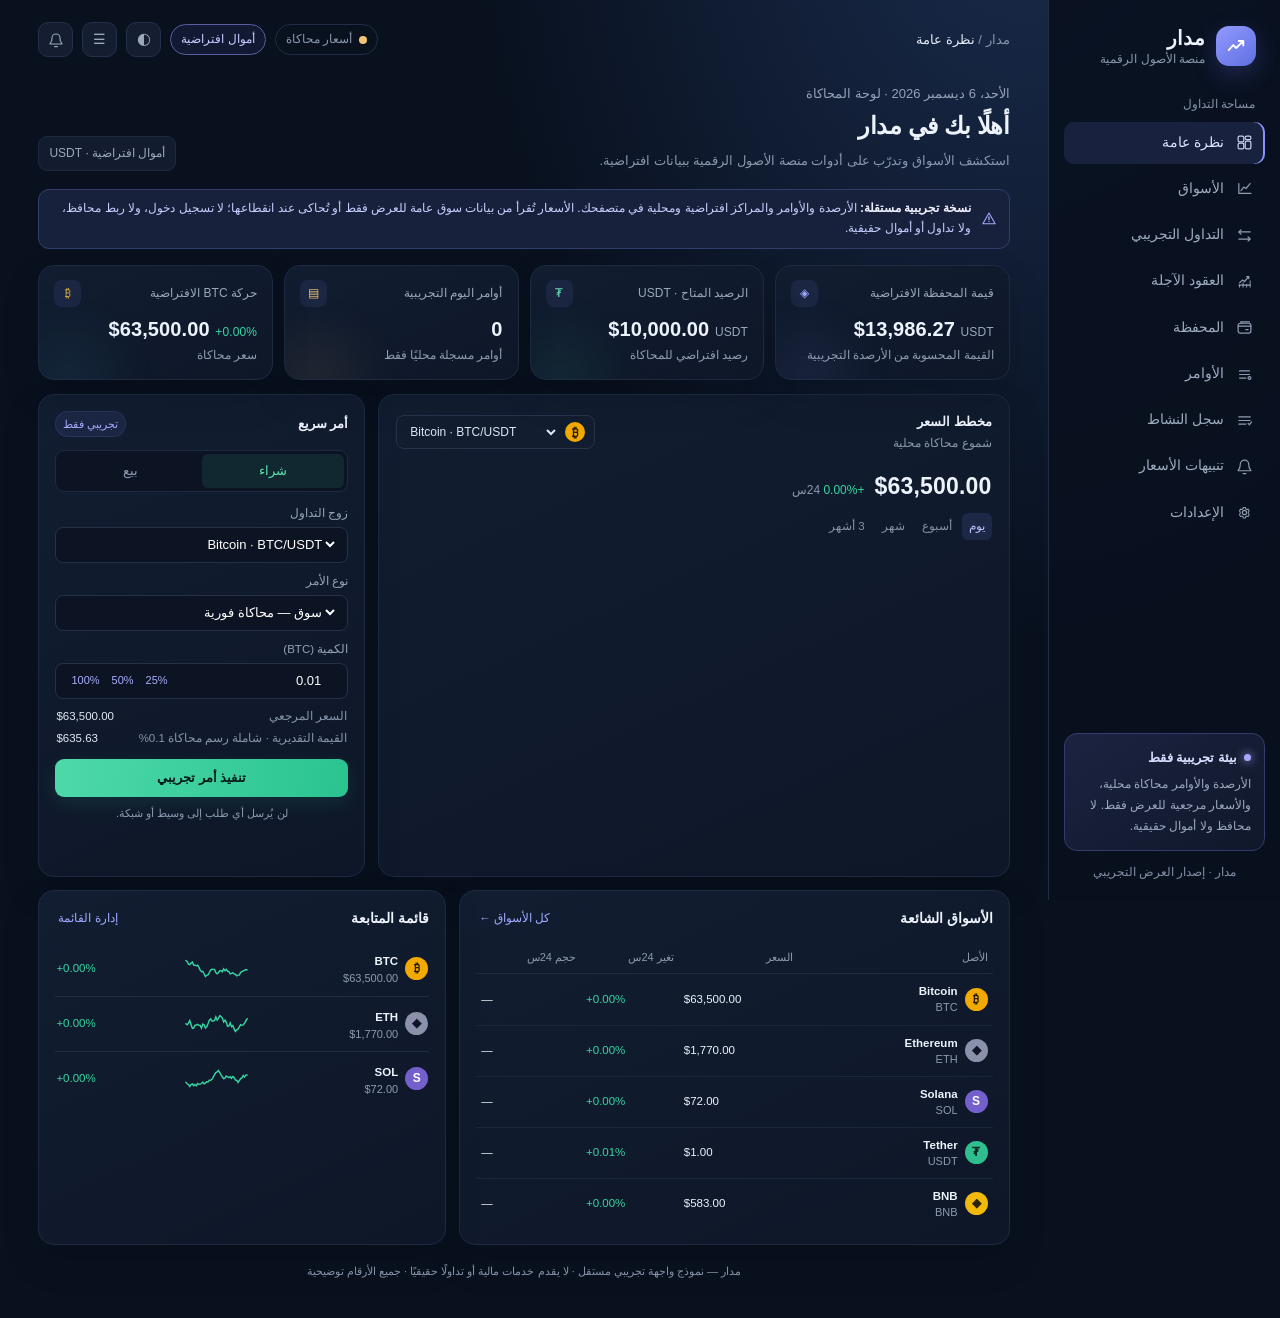
==== commit 5009f22b: "فصل مدار عن Gate: أسعار CoinGecko العامة + دفتر أوامر محاكى، cache v3" ====
--- a/app/index.html
+++ b/app/index.html
@@ -14,9 +14,9 @@
 <meta property="og:title" content="مدار — منصة تداول تجريبية">
 <meta property="og:description" content="تدرّب على التداول بأموال افتراضية وأسعار سوق مرجعية.">
 <meta property="og:image" content="https://sbeshr2025-creator.github.io/madar/assets/og-image.png">
-<link rel="preconnect" href="https://api.gateio.ws" crossorigin>
+<link rel="preconnect" href="https://api.coingecko.com" crossorigin>
 <script>try{var p=JSON.parse(localStorage.getItem('madar-prefs-v1')||'{}');if(p.theme)document.documentElement.dataset.theme=p.theme}catch(e){}</script>
-<link rel="stylesheet" href="css/app.css?v=2">
+<link rel="stylesheet" href="css/app.css?v=3">
 </head>
 <body>
 <a class="skip-link" href="#main">تخطَّ إلى المحتوى</a>
@@ -50,7 +50,7 @@
       <article class="card stat" style="--glow:#46c5d9"><div class="stat-top"><span>حركة BTC الافتراضية</span><span class="stat-icon" style="color:#f2be4a">₿</span></div><div class="stat-value" id="btcStat">—</div><div class="stat-foot"><span class="data-src-short">—</span></div></article>
     </div>
     <div class="main-grid">
-      <section class="card chart-card"><div class="card-heading"><div><h2>مخطط السعر</h2><div class="sub-label"><span class="data-src">—</span></div></div><label class="select"><span id="chartCoin" class="coin-btc">₿</span><select id="chartAsset" aria-label="اختر الأصل" onchange="selectAsset(this.value)"></select></label></div><div class="price-head"><strong id="chartPrice">—</strong><span id="chartChange">—</span></div><div class="chart-tools" id="timeframes"><button data-period="15m">15د</button><button class="selected" data-period="1h">1س</button><button data-period="4h">4س</button><button data-period="1d">يوم</button><button data-period="7d">أسبوع</button></div><div class="candle-chart" id="chartDash" role="img" aria-label="مخطط شموع لسعر الأصل"><canvas></canvas><div class="chart-tip" aria-hidden="true"></div></div></section>
+      <section class="card chart-card"><div class="card-heading"><div><h2>مخطط السعر</h2><div class="sub-label"><span class="data-src">—</span></div></div><label class="select"><span id="chartCoin" class="coin-btc">₿</span><select id="chartAsset" aria-label="اختر الأصل" onchange="selectAsset(this.value)"></select></label></div><div class="price-head"><strong id="chartPrice">—</strong><span id="chartChange">—</span></div><div class="chart-tools" id="timeframes"><button class="selected" data-period="1d">يوم</button><button data-period="7d">أسبوع</button><button data-period="30d">شهر</button><button data-period="90d">3 أشهر</button></div><div class="candle-chart" id="chartDash" role="img" aria-label="مخطط شموع لسعر الأصل"><canvas></canvas><div class="chart-tip" aria-hidden="true"></div></div></section>
       <section class="card order-card"><div class="order-top"><h2>أمر سريع</h2><span class="sim-chip">تجريبي فقط</span></div><div class="switch"><button class="active buy" id="buyBtn" onclick="setSide('buy')">شراء</button><button class="sell" id="sellBtn" onclick="setSide('sell')">بيع</button></div><label class="field-label" for="ticketAsset">زوج التداول</label><div class="field"><select id="ticketAsset" onchange="syncTicketAsset(this.value)"></select></div><label class="field-label" for="orderType">نوع الأمر</label><div class="field"><select id="orderType" onchange="toggleLimitPrice()"><option value="market">سوق — محاكاة فورية</option><option value="limit">محدد — يُنفَّذ عند لمس السعر</option></select></div><div id="limitPriceWrap" class="hidden"><label class="field-label" for="limitPrice">سعر الأمر المحدد (USDT)</label><div class="field"><input id="limitPrice" type="number" min="0" step="any" placeholder="أدخل سعرًا افتراضيًا"></div></div><label class="field-label" for="qty">الكمية (<span id="qtySymbol">BTC</span>)</label><div class="field"><input id="qty" type="number" min="0" step="any" value="0.01" inputmode="decimal"><button class="max" onclick="setPercent(.25)">25%</button><button class="max" onclick="setPercent(.5)">50%</button><button class="max" onclick="setPercent(1)">100%</button></div><div class="estimate"><span>السعر المرجعي</span><b id="ticketPrice">—</b></div><div class="estimate" style="padding-top:2px"><span>القيمة التقديرية · شاملة رسم محاكاة 0.1%</span><b id="estimated">—</b></div><button class="execute" id="executeBtn" onclick="submitOrder()">تنفيذ أمر تجريبي</button><p class="disclaimer">لن يُرسل أي طلب إلى وسيط أو شبكة.</p></section>
     </div>
     <div class="lower-grid"><section class="card table-card"><div class="table-title"><h2>الأسواق الشائعة</h2><button class="text-button" onclick="navigate('markets')">كل الأسواق ←</button></div><div class="table-wrap"><table><thead><tr><th>الأصل</th><th>السعر</th><th>تغير 24س</th><th>حجم 24س</th></tr></thead><tbody id="topMarkets"></tbody></table></div></section><section class="card watch-card"><div class="table-title"><h2>قائمة المتابعة</h2><button class="text-button" onclick="navigate('markets')">إدارة القائمة</button></div><div class="watch-items" id="watchList"></div></section></div>
@@ -58,7 +58,7 @@
 
   <section class="view" id="view-markets"><div class="section-title"><div><h1>الأسواق</h1><p>أسعار مرجعية من بيانات سوق عامة (قراءة فقط) عند توفرها، وإلا محاكاة. للعرض والتدريب فقط.</p></div><button class="outline" onclick="showDataInfo()">ⓘ كيف تعمل البيانات؟</button></div><div class="card pad"><div class="market-tools"><label class="searchbox">⌕ <input id="marketSearch" placeholder="ابحث عن أصل أو رمز..." oninput="renderMarkets()"></label><div class="filter-tabs" id="marketFilters"><button class="active" data-filter="all">الكل</button><button data-filter="watch">المتابعة</button><button data-filter="gainers">الأعلى صعودًا</button><button data-filter="losers">الأعلى هبوطًا</button></div></div><div class="table-wrap"><table><thead><tr><th></th><th>الأصل</th><th>السعر</th><th>تغير 24س</th><th>حجم 24س</th><th>إجراء</th></tr></thead><tbody id="marketsTable"></tbody></table></div></div></section>
 
-  <section class="view" id="view-trade"><div class="section-title"><div><h1>التداول التجريبي</h1><p>تدريب على أوامر السوق والمحددة بأرصدة افتراضية؛ الأوامر المحددة تُنفَّذ محليًا عندما يلمس السعر المرجعي حدّها.</p></div><span class="sim-chip">لا تداول حقيقي</span></div><div class="trade-layout"><div><section class="card chart-card"><div class="card-heading"><div><h2 id="tradePairTitle">BTC / USDT</h2><div class="sub-label"><span class="data-src">—</span></div></div><label class="select"><span id="tradeCoin" class="coin-btc">₿</span><select id="tradeAsset" onchange="selectAsset(this.value)"></select></label></div><div class="price-head"><strong id="tradePrice">—</strong><span id="tradeChange">—</span></div><div class="chart-tools trade-timeframes"><button data-period="15m">15د</button><button class="selected" data-period="1h">1س</button><button data-period="4h">4س</button><button data-period="1d">يوم</button><button data-period="7d">أسبوع</button></div><div class="candle-chart" id="chartTrade" role="img" aria-label="مخطط شموع لسعر الأصل"><canvas></canvas><div class="chart-tip" aria-hidden="true"></div></div></section><section class="card pad" style="margin-top:13px"><div class="table-title"><h2>آخر الصفقات في السوق</h2><span class="sim-chip book-src">مرجعية</span></div><div class="recent-list" id="recentTrades"></div></section></div><div><section class="card order-card"><div class="order-top"><h2>تذكرة الأمر</h2><span class="sim-chip">محاكاة محلية</span></div><div class="switch"><button class="active buy" id="buyBtn2" onclick="setSide('buy')">شراء</button><button class="sell" id="sellBtn2" onclick="setSide('sell')">بيع</button></div><label class="field-label" for="ticketAsset2">زوج التداول</label><div class="field"><select id="ticketAsset2" onchange="syncTicketAsset(this.value)"></select></div><label class="field-label" for="orderType2">نوع الأمر</label><div class="field"><select id="orderType2" onchange="syncOrderType(this.value)"><option value="market">سوق — محاكاة فورية</option><option value="limit">محدد — يُنفَّذ عند لمس السعر</option></select></div><div id="limitPriceWrap2" class="hidden"><label class="field-label" for="limitPrice2">سعر الأمر المحدد (USDT)</label><div class="field"><input id="limitPrice2" type="number" min="0" step="any" placeholder="أدخل سعرًا افتراضيًا"></div></div><label class="field-label" for="qty2">الكمية (<span id="qtySymbol2">BTC</span>)</label><div class="field"><input id="qty2" type="number" min="0" step="any" value="0.01" inputmode="decimal"><button class="max" onclick="setPercent(.25)">25%</button><button class="max" onclick="setPercent(.5)">50%</button><button class="max" onclick="setPercent(1)">100%</button></div><div class="estimate"><span>السعر المرجعي</span><b id="ticketPrice2">—</b></div><div class="estimate"><span>القيمة التقديرية · رسم 0.1%</span><b id="estimated2">—</b></div><button class="execute" id="executeBtn2" onclick="submitOrder()">تنفيذ أمر تجريبي</button><p class="disclaimer">سجل تجريبي فقط؛ لا وسيط ولا شبكة متصلة.</p></section><section class="card pad" style="margin-top:13px"><div class="table-title"><h2>دفتر الأوامر</h2><span class="sim-chip book-src">مرجعي</span></div><div class="orderbook-grid"><div class="book-side"><h3 class="down">عروض بيع</h3><div id="asks"></div></div><div class="book-side"><h3 class="up">طلبات شراء</h3><div id="bids"></div></div></div><div class="estimate"><span>السعر المرجعي التجريبي</span><b id="bookPrice">—</b></div></section></div></div></section>
+  <section class="view" id="view-trade"><div class="section-title"><div><h1>التداول التجريبي</h1><p>تدريب على أوامر السوق والمحددة بأرصدة افتراضية؛ الأوامر المحددة تُنفَّذ محليًا عندما يلمس السعر المرجعي حدّها.</p></div><span class="sim-chip">لا تداول حقيقي</span></div><div class="trade-layout"><div><section class="card chart-card"><div class="card-heading"><div><h2 id="tradePairTitle">BTC / USDT</h2><div class="sub-label"><span class="data-src">—</span></div></div><label class="select"><span id="tradeCoin" class="coin-btc">₿</span><select id="tradeAsset" onchange="selectAsset(this.value)"></select></label></div><div class="price-head"><strong id="tradePrice">—</strong><span id="tradeChange">—</span></div><div class="chart-tools trade-timeframes"><button class="selected" data-period="1d">يوم</button><button data-period="7d">أسبوع</button><button data-period="30d">شهر</button><button data-period="90d">3 أشهر</button></div><div class="candle-chart" id="chartTrade" role="img" aria-label="مخطط شموع لسعر الأصل"><canvas></canvas><div class="chart-tip" aria-hidden="true"></div></div></section><section class="card pad" style="margin-top:13px"><div class="table-title"><h2>آخر الصفقات · محاكاة</h2><span class="sim-chip book-src">محاكاة</span></div><div class="recent-list" id="recentTrades"></div></section></div><div><section class="card order-card"><div class="order-top"><h2>تذكرة الأمر</h2><span class="sim-chip">محاكاة محلية</span></div><div class="switch"><button class="active buy" id="buyBtn2" onclick="setSide('buy')">شراء</button><button class="sell" id="sellBtn2" onclick="setSide('sell')">بيع</button></div><label class="field-label" for="ticketAsset2">زوج التداول</label><div class="field"><select id="ticketAsset2" onchange="syncTicketAsset(this.value)"></select></div><label class="field-label" for="orderType2">نوع الأمر</label><div class="field"><select id="orderType2" onchange="syncOrderType(this.value)"><option value="market">سوق — محاكاة فورية</option><option value="limit">محدد — يُنفَّذ عند لمس السعر</option></select></div><div id="limitPriceWrap2" class="hidden"><label class="field-label" for="limitPrice2">سعر الأمر المحدد (USDT)</label><div class="field"><input id="limitPrice2" type="number" min="0" step="any" placeholder="أدخل سعرًا افتراضيًا"></div></div><label class="field-label" for="qty2">الكمية (<span id="qtySymbol2">BTC</span>)</label><div class="field"><input id="qty2" type="number" min="0" step="any" value="0.01" inputmode="decimal"><button class="max" onclick="setPercent(.25)">25%</button><button class="max" onclick="setPercent(.5)">50%</button><button class="max" onclick="setPercent(1)">100%</button></div><div class="estimate"><span>السعر المرجعي</span><b id="ticketPrice2">—</b></div><div class="estimate"><span>القيمة التقديرية · رسم 0.1%</span><b id="estimated2">—</b></div><button class="execute" id="executeBtn2" onclick="submitOrder()">تنفيذ أمر تجريبي</button><p class="disclaimer">سجل تجريبي فقط؛ لا وسيط ولا شبكة متصلة.</p></section><section class="card pad" style="margin-top:13px"><div class="table-title"><h2>دفتر الأوامر · محاكاة</h2><span class="sim-chip book-src">محاكاة</span></div><div class="orderbook-grid"><div class="book-side"><h3 class="down">عروض بيع</h3><div id="asks"></div></div><div class="book-side"><h3 class="up">طلبات شراء</h3><div id="bids"></div></div></div><div class="estimate"><span>السعر المرجعي التجريبي</span><b id="bookPrice">—</b></div></section></div></div></section>
 
 
   <section class="view" id="view-futures">
@@ -83,14 +83,14 @@
 
   <section class="view" id="view-alerts"><div class="section-title"><div><h1>تنبيهات الأسعار</h1><p>أنشئ قواعد توضيحية داخل الصفحة؛ لا تُرسل إشعارات أو رسائل خارجية.</p></div><button class="outline" onclick="openAlertModal()">＋ تنبيه جديد</button></div><section class="card pad"><div class="table-title"><h2>قواعد التنبيه التجريبية</h2><span class="sim-chip">محلية وغير متصلة</span></div><div id="alertsList"></div></section><div class="alert" style="margin-top:13px"><svg viewBox="0 0 24 24" fill="none"><path d="M12 3 2.8 19h18.4L12 3Z" stroke="currentColor" stroke-width="1.6"/><path d="M12 9v4m0 3h.01" stroke="currentColor" stroke-width="2"/></svg><span>يُفحص التنبيه داخل الصفحة مع كل تحديث للسعر المرجعي ويظهر لك إشعار داخل التطبيق فقط؛ لا تُرسل رسائل خارجية.</span></div></section>
 
-  <section class="view" id="view-settings"><div class="section-title"><div><h1>الإعدادات</h1><p>خيارات العرض والبيانات التجريبية المحفوظة في هذا المتصفح فقط.</p></div></div><section class="card pad"><div class="settings-row"><div><b>إخفاء أرصدة المحفظة</b><small>إخفاء قيمة المحفظة وكميات الأصول في اللوحة والمحفظة؛ السجل يبقى ظاهرًا.</small></div><input id="hideBalances" class="toggle" type="checkbox" onchange="toggleBalances(this.checked)"></div><div class="settings-row"><div><b>إعادة ضبط بيئة التجربة</b><small>إرجاع الأرصدة والأوامر والتنبيهات إلى بيانات البداية.</small></div><button class="outline danger" onclick="resetDemo()">إعادة ضبط البيانات</button></div><div class="settings-row"><div><b>الخصوصية والتخزين</b><small>بيانات هذه النسخة تحفظ محليًا في تخزين المتصفح؛ لا يوجد حساب مستخدم.</small></div><span class="alert-tag">محلي</span></div><div class="settings-row"><div><b>الأسعار المرجعية المباشرة</b><small>قراءة فقط من واجهة Gate العامة بدون أي مفاتيح أو حساب. عند الإيقاف أو الانقطاع تُستخدم أسعار محاكاة.</small></div><input id="liveToggle" class="toggle" type="checkbox" aria-label="تفعيل الأسعار المباشرة" onchange="setLive(this.checked)"></div><div class="settings-row"><div><b>حالة البيانات</b><small id="liveDetail">—</small></div><span class="status done" id="liveStatusTag">—</span></div><div class="settings-row"><div><b>المظهر</b><small>داكن أو فاتح، ويُحفظ اختيارك في هذا المتصفح.</small></div><button class="outline" onclick="toggleTheme()">تبديل المظهر</button></div></section><div class="footer-note">مدار نموذج تعليمي تجريبي مستقل · لا يقدم خدمات مالية أو تداولًا حقيقيًا.</div></section>
+  <section class="view" id="view-settings"><div class="section-title"><div><h1>الإعدادات</h1><p>خيارات العرض والبيانات التجريبية المحفوظة في هذا المتصفح فقط.</p></div></div><section class="card pad"><div class="settings-row"><div><b>إخفاء أرصدة المحفظة</b><small>إخفاء قيمة المحفظة وكميات الأصول في اللوحة والمحفظة؛ السجل يبقى ظاهرًا.</small></div><input id="hideBalances" class="toggle" type="checkbox" onchange="toggleBalances(this.checked)"></div><div class="settings-row"><div><b>إعادة ضبط بيئة التجربة</b><small>إرجاع الأرصدة والأوامر والتنبيهات إلى بيانات البداية.</small></div><button class="outline danger" onclick="resetDemo()">إعادة ضبط البيانات</button></div><div class="settings-row"><div><b>الخصوصية والتخزين</b><small>بيانات هذه النسخة تحفظ محليًا في تخزين المتصفح؛ لا يوجد حساب مستخدم.</small></div><span class="alert-tag">محلي</span></div><div class="settings-row"><div><b>الأسعار المرجعية المباشرة</b><small>للعرض فقط من واجهة CoinGecko العامة بدون أي مفاتيح أو حساب، تتحدّث كل 45 ثانية تقريبًا. عند الإيقاف أو الانقطاع تُستخدم أسعار محاكاة.</small></div><input id="liveToggle" class="toggle" type="checkbox" aria-label="تفعيل الأسعار المباشرة" onchange="setLive(this.checked)"></div><div class="settings-row"><div><b>حالة البيانات</b><small id="liveDetail">—</small></div><span class="status done" id="liveStatusTag">—</span></div><div class="settings-row"><div><b>المظهر</b><small>داكن أو فاتح، ويُحفظ اختيارك في هذا المتصفح.</small></div><button class="outline" onclick="toggleTheme()">تبديل المظهر</button></div></section><div class="footer-note">مدار نموذج تعليمي تجريبي مستقل · لا يقدم خدمات مالية أو تداولًا حقيقيًا.</div></section>
   <div class="footer-note">مدار — نموذج واجهة تجريبي مستقل · لا يقدم خدمات مالية أو تداولًا حقيقيًا · جميع الأرقام توضيحية</div>
 </main>
 </div>
 <nav class="mobile-nav" id="mobileNav" aria-label="التنقل السفلي"><button class="active" data-view="dashboard"><svg viewBox="0 0 24 24" fill="none"><rect x="3" y="3" width="8" height="8" rx="2" stroke="currentColor" stroke-width="1.7"/><rect x="13" y="3" width="8" height="5" rx="2" stroke="currentColor" stroke-width="1.7"/><rect x="13" y="10" width="8" height="11" rx="2" stroke="currentColor" stroke-width="1.7"/><rect x="3" y="13" width="8" height="8" rx="2" stroke="currentColor" stroke-width="1.7"/></svg>الرئيسية</button><button data-view="markets"><svg viewBox="0 0 24 24" fill="none"><path d="M4 19V5m0 14h17M7 15l4-5 3 2 6-7" stroke="currentColor" stroke-width="1.7"/></svg>الأسواق</button><button data-view="trade"><svg viewBox="0 0 24 24" fill="none"><path d="M4 7h16M4 17h16M7 4 4 7l3 3m10 4 3 3-3 3" stroke="currentColor" stroke-width="1.7"/></svg>تداول</button><button data-view="wallet"><svg viewBox="0 0 24 24" fill="none"><rect x="3" y="6" width="18" height="14" rx="3" stroke="currentColor" stroke-width="1.7"/><path d="M3 10h18" stroke="currentColor" stroke-width="1.7"/></svg>المحفظة</button><button data-view="futures"><svg viewBox="0 0 24 24" fill="none"><path d="M4 17h16M5 14l4-4 3 2 6-7m-3 0h3v3" stroke="currentColor" stroke-width="1.7" stroke-linecap="round"/></svg>العقود</button></nav>
 <div class="modal" id="modal" role="dialog" aria-modal="true" aria-labelledby="modalTitle" onclick="if(event.target===this)closeModal()"><div class="modal-box" tabindex="-1"><div class="modal-head"><h2 id="modalTitle"></h2><button class="modal-close" aria-label="إغلاق" onclick="closeModal()">×</button></div><div id="modalBody"></div></div></div><div class="toast" id="toast" role="status" aria-live="polite"></div>
-<script src="js/charts.js?v=2"></script>
-<script src="js/market.js?v=2"></script>
-<script src="js/app.js?v=2"></script>
+<script src="js/charts.js?v=3"></script>
+<script src="js/market.js?v=3"></script>
+<script src="js/app.js?v=3"></script>
 </body>
 </html>
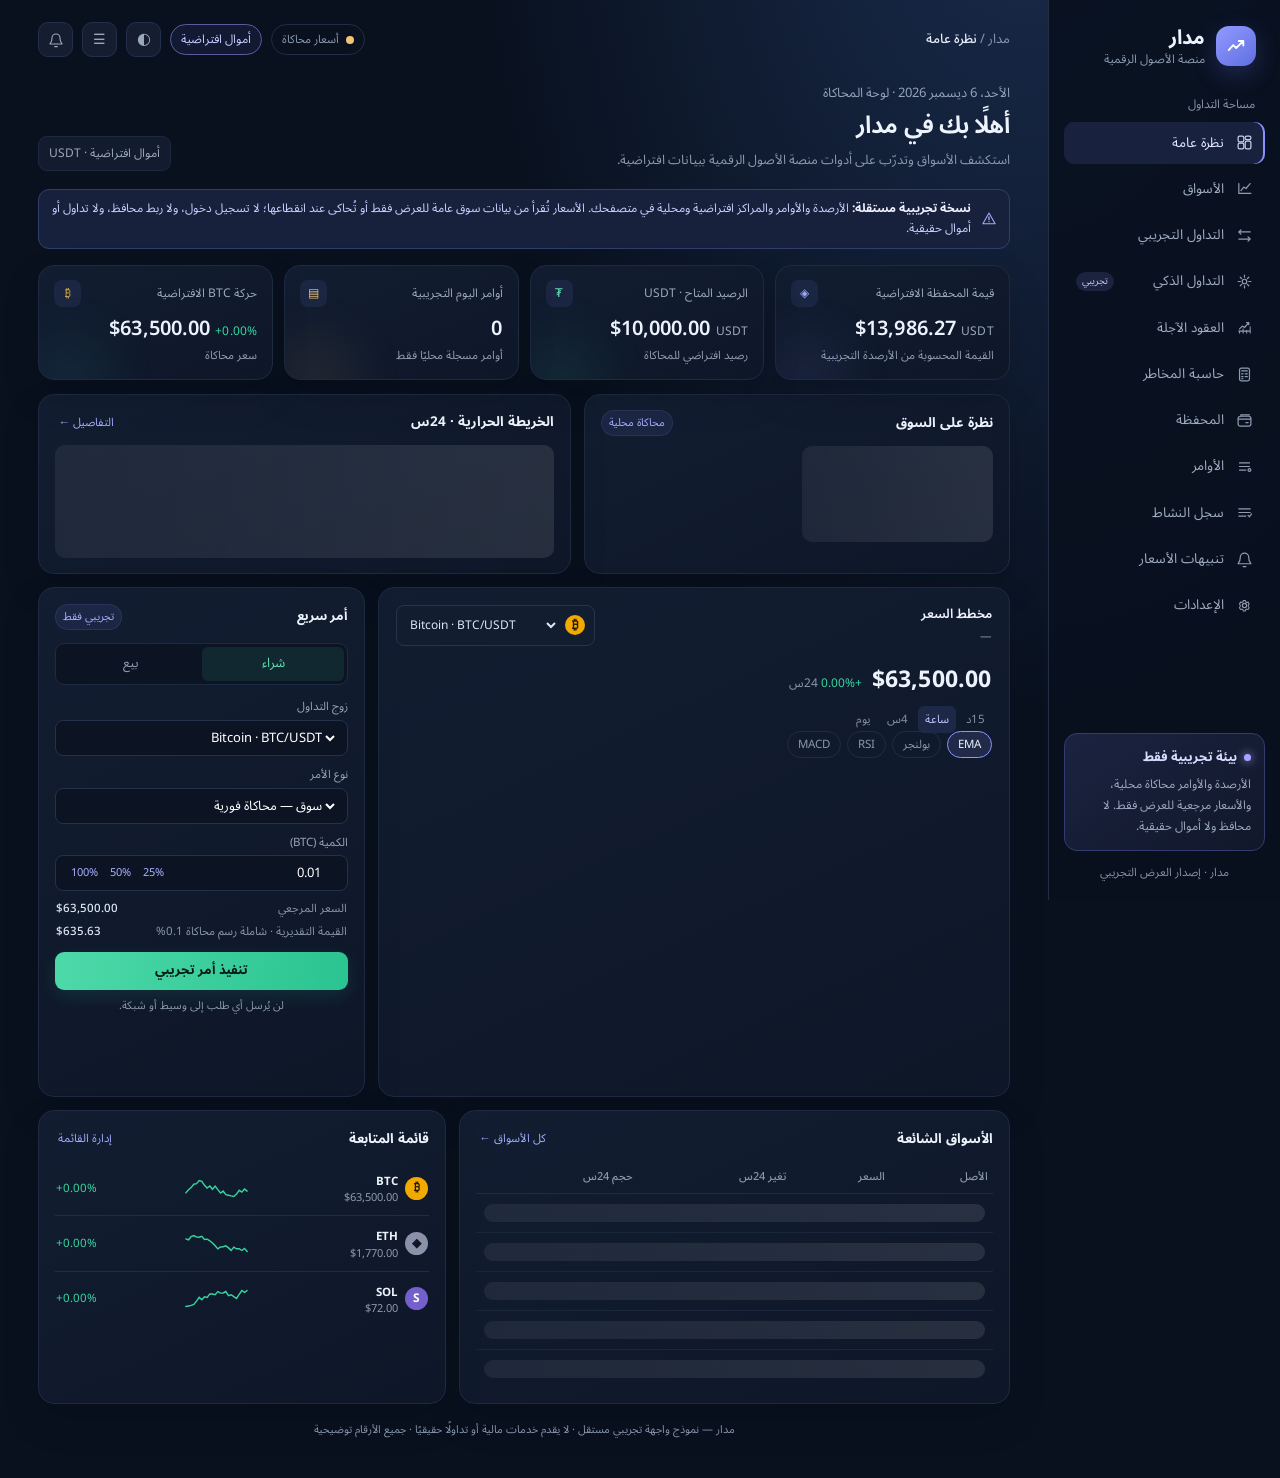
==== commit a9c80019: "Madar v4: indicators, heatmap & market overview, portfolio donut/P&L, risk calculator, local notific" ====
--- a/app/index.html
+++ b/app/index.html
@@ -14,9 +14,10 @@
 <meta property="og:title" content="مدار — منصة تداول تجريبية">
 <meta property="og:description" content="تدرّب على التداول بأموال افتراضية وأسعار سوق مرجعية.">
 <meta property="og:image" content="https://sbeshr2025-creator.github.io/madar/assets/og-image.png">
-<link rel="preconnect" href="https://api.coingecko.com" crossorigin>
+<link rel="preconnect" href="https://raw.githubusercontent.com" crossorigin>
+<link rel="preload" href="../assets/fonts/NotoSansArabic-var.woff2" as="font" type="font/woff2" crossorigin>
 <script>try{var p=JSON.parse(localStorage.getItem('madar-prefs-v1')||'{}');if(p.theme)document.documentElement.dataset.theme=p.theme}catch(e){}</script>
-<link rel="stylesheet" href="css/app.css?v=3">
+<link rel="stylesheet" href="css/app.css?v=4">
 </head>
 <body>
 <a class="skip-link" href="#main">تخطَّ إلى المحتوى</a>
@@ -28,7 +29,9 @@
     <button class="active" data-view="dashboard"><svg viewBox="0 0 24 24" fill="none"><rect x="3" y="3" width="8" height="8" rx="2" stroke="currentColor" stroke-width="1.7"/><rect x="13" y="3" width="8" height="5" rx="2" stroke="currentColor" stroke-width="1.7"/><rect x="13" y="10" width="8" height="11" rx="2" stroke="currentColor" stroke-width="1.7"/><rect x="3" y="13" width="8" height="8" rx="2" stroke="currentColor" stroke-width="1.7"/></svg>نظرة عامة</button>
     <button data-view="markets"><svg viewBox="0 0 24 24" fill="none"><path d="M4 19V5m0 14h17M7 15l4-5 3 2 6-7" stroke="currentColor" stroke-width="1.7" stroke-linecap="round" stroke-linejoin="round"/></svg>الأسواق</button>
     <button data-view="trade"><svg viewBox="0 0 24 24" fill="none"><path d="M4 7h16M4 17h16M7 4 4 7l3 3m10 4 3 3-3 3" stroke="currentColor" stroke-width="1.7" stroke-linecap="round" stroke-linejoin="round"/></svg>التداول التجريبي</button>
+    <button data-view="smart"><svg viewBox="0 0 24 24" fill="none"><path d="M12 3v3m0 12v3M3 12h3m12 0h3M6 6l2 2m8 8 2 2M6 18l2-2m8-8 2-2" stroke="currentColor" stroke-width="1.7" stroke-linecap="round"/><circle cx="12" cy="12" r="3.2" stroke="currentColor" stroke-width="1.7"/></svg>التداول الذكي <em class="nav-badge">تجريبي</em></button>
     <button data-view="futures"><svg viewBox="0 0 24 24" fill="none"><path d="M4 17h16M5 14l4-4 3 2 6-7m-3 0h3v3" stroke="currentColor" stroke-width="1.7" stroke-linecap="round" stroke-linejoin="round"/><path d="M5 20v-3m5 3v-6m5 6v-4m5 4v-9" stroke="currentColor" stroke-width="1.4" stroke-linecap="round"/></svg>العقود الآجلة</button>
+    <button data-view="tools"><svg viewBox="0 0 24 24" fill="none"><rect x="5" y="3" width="14" height="18" rx="2.5" stroke="currentColor" stroke-width="1.7"/><path d="M8 7h8M8 11h2m3 0h3M8 15h2m3 0h3M8 18h2" stroke="currentColor" stroke-width="1.7" stroke-linecap="round"/></svg>حاسبة المخاطر</button>
     <button data-view="wallet"><svg viewBox="0 0 24 24" fill="none"><rect x="3" y="6" width="18" height="14" rx="3" stroke="currentColor" stroke-width="1.7"/><path d="M3 10h18m-7 5h3M7 6V4h12" stroke="currentColor" stroke-width="1.7" stroke-linecap="round"/></svg>المحفظة</button>
     <button data-view="orders"><svg viewBox="0 0 24 24" fill="none"><path d="M5 7h14M5 12h14M5 17h9" stroke="currentColor" stroke-width="1.7" stroke-linecap="round"/><circle cx="19" cy="17" r="2" stroke="currentColor" stroke-width="1.7"/></svg>الأوامر</button>
     <button data-view="activity"><svg viewBox="0 0 24 24" fill="none"><path d="M4 7h16M4 12h16M4 17h10" stroke="currentColor" stroke-width="1.7" stroke-linecap="round"/><path d="m17 16 2 2 3-4" stroke="currentColor" stroke-width="1.7" stroke-linecap="round" stroke-linejoin="round"/></svg>سجل النشاط</button>
@@ -49,16 +52,20 @@
       <article class="card stat" style="--glow:#f0c674"><div class="stat-top"><span>أوامر اليوم التجريبية</span><span class="stat-icon" style="color:#f0c674">▤</span></div><div class="stat-value" id="todayOrders">0</div><div class="stat-foot">أوامر مسجلة محليًا فقط</div></article>
       <article class="card stat" style="--glow:#46c5d9"><div class="stat-top"><span>حركة BTC الافتراضية</span><span class="stat-icon" style="color:#f2be4a">₿</span></div><div class="stat-value" id="btcStat">—</div><div class="stat-foot"><span class="data-src-short">—</span></div></article>
     </div>
+    <div class="overview-grid">
+      <section class="card pad overview-card"><div class="table-title"><h2>نظرة على السوق</h2><span class="sim-chip src-chip">—</span></div><div class="ov-stats" id="overview"><span class="skeleton sk-block"></span></div></section>
+      <section class="card pad heat-card"><div class="table-title"><h2>الخريطة الحرارية · 24س</h2><button class="text-button" onclick="navigate('markets')">التفاصيل ←</button></div><div class="heatmap" id="heatDash"><span class="skeleton sk-block"></span></div></section>
+    </div>
     <div class="main-grid">
-      <section class="card chart-card"><div class="card-heading"><div><h2>مخطط السعر</h2><div class="sub-label"><span class="data-src">—</span></div></div><label class="select"><span id="chartCoin" class="coin-btc">₿</span><select id="chartAsset" aria-label="اختر الأصل" onchange="selectAsset(this.value)"></select></label></div><div class="price-head"><strong id="chartPrice">—</strong><span id="chartChange">—</span></div><div class="chart-tools" id="timeframes"><button class="selected" data-period="1d">يوم</button><button data-period="7d">أسبوع</button><button data-period="30d">شهر</button><button data-period="90d">3 أشهر</button></div><div class="candle-chart" id="chartDash" role="img" aria-label="مخطط شموع لسعر الأصل"><canvas></canvas><div class="chart-tip" aria-hidden="true"></div></div></section>
+      <section class="card chart-card"><div class="card-heading"><div><h2>مخطط السعر</h2><div class="sub-label"><span class="data-src">—</span></div></div><label class="select"><span id="chartCoin" class="coin-btc">₿</span><select id="chartAsset" aria-label="اختر الأصل" onchange="selectAsset(this.value)"></select></label></div><div class="price-head"><strong id="chartPrice">—</strong><span id="chartChange">—</span></div><div class="chart-tools" id="timeframes"><button data-period="15m">15د</button><button class="selected" data-period="1h">ساعة</button><button data-period="4h">4س</button><button data-period="1d">يوم</button></div><div class="ind-tools" role="group" aria-label="المؤشرات"><button data-ind="ema" title="المتوسطان الأسيّان 20 و50">EMA</button><button data-ind="bb" title="نطاقات بولنجر 20، 2">بولنجر</button><button data-ind="rsi" title="مؤشر القوة النسبية 14">RSI</button><button data-ind="macd" title="MACD 12/26/9">MACD</button></div><div class="candle-chart" id="chartDash" role="img" aria-label="مخطط شموع لسعر الأصل"><canvas></canvas><div class="chart-tip" aria-hidden="true"></div></div></section>
       <section class="card order-card"><div class="order-top"><h2>أمر سريع</h2><span class="sim-chip">تجريبي فقط</span></div><div class="switch"><button class="active buy" id="buyBtn" onclick="setSide('buy')">شراء</button><button class="sell" id="sellBtn" onclick="setSide('sell')">بيع</button></div><label class="field-label" for="ticketAsset">زوج التداول</label><div class="field"><select id="ticketAsset" onchange="syncTicketAsset(this.value)"></select></div><label class="field-label" for="orderType">نوع الأمر</label><div class="field"><select id="orderType" onchange="toggleLimitPrice()"><option value="market">سوق — محاكاة فورية</option><option value="limit">محدد — يُنفَّذ عند لمس السعر</option></select></div><div id="limitPriceWrap" class="hidden"><label class="field-label" for="limitPrice">سعر الأمر المحدد (USDT)</label><div class="field"><input id="limitPrice" type="number" min="0" step="any" placeholder="أدخل سعرًا افتراضيًا"></div></div><label class="field-label" for="qty">الكمية (<span id="qtySymbol">BTC</span>)</label><div class="field"><input id="qty" type="number" min="0" step="any" value="0.01" inputmode="decimal"><button class="max" onclick="setPercent(.25)">25%</button><button class="max" onclick="setPercent(.5)">50%</button><button class="max" onclick="setPercent(1)">100%</button></div><div class="estimate"><span>السعر المرجعي</span><b id="ticketPrice">—</b></div><div class="estimate" style="padding-top:2px"><span>القيمة التقديرية · شاملة رسم محاكاة 0.1%</span><b id="estimated">—</b></div><button class="execute" id="executeBtn" onclick="submitOrder()">تنفيذ أمر تجريبي</button><p class="disclaimer">لن يُرسل أي طلب إلى وسيط أو شبكة.</p></section>
     </div>
     <div class="lower-grid"><section class="card table-card"><div class="table-title"><h2>الأسواق الشائعة</h2><button class="text-button" onclick="navigate('markets')">كل الأسواق ←</button></div><div class="table-wrap"><table><thead><tr><th>الأصل</th><th>السعر</th><th>تغير 24س</th><th>حجم 24س</th></tr></thead><tbody id="topMarkets"></tbody></table></div></section><section class="card watch-card"><div class="table-title"><h2>قائمة المتابعة</h2><button class="text-button" onclick="navigate('markets')">إدارة القائمة</button></div><div class="watch-items" id="watchList"></div></section></div>
   </section>
 
-  <section class="view" id="view-markets"><div class="section-title"><div><h1>الأسواق</h1><p>أسعار مرجعية من بيانات سوق عامة (قراءة فقط) عند توفرها، وإلا محاكاة. للعرض والتدريب فقط.</p></div><button class="outline" onclick="showDataInfo()">ⓘ كيف تعمل البيانات؟</button></div><div class="card pad"><div class="market-tools"><label class="searchbox">⌕ <input id="marketSearch" placeholder="ابحث عن أصل أو رمز..." oninput="renderMarkets()"></label><div class="filter-tabs" id="marketFilters"><button class="active" data-filter="all">الكل</button><button data-filter="watch">المتابعة</button><button data-filter="gainers">الأعلى صعودًا</button><button data-filter="losers">الأعلى هبوطًا</button></div></div><div class="table-wrap"><table><thead><tr><th></th><th>الأصل</th><th>السعر</th><th>تغير 24س</th><th>حجم 24س</th><th>إجراء</th></tr></thead><tbody id="marketsTable"></tbody></table></div></div></section>
+  <section class="view" id="view-markets"><div class="section-title"><div><h1>الأسواق</h1><p>أسعار مرجعية من بيانات سوق عامة (قراءة فقط) عند توفرها، وإلا محاكاة. للعرض والتدريب فقط.</p></div><button class="outline" onclick="showDataInfo()">ⓘ كيف تعمل البيانات؟</button></div><section class="card pad" style="margin-bottom:13px"><div class="table-title"><h2>الخريطة الحرارية</h2><span class="sim-chip">الحجم حسب حجم التداول · اللون حسب تغيّر 24س</span></div><div class="heatmap big" id="heatMarkets"><span class="skeleton sk-block"></span></div></section><div class="card pad"><div class="market-tools"><label class="searchbox">⌕ <input id="marketSearch" placeholder="ابحث عن أصل أو رمز..." oninput="renderMarkets()"></label><div class="filter-tabs" id="marketFilters"><button class="active" data-filter="all">الكل</button><button data-filter="watch">المتابعة</button><button data-filter="gainers">الأعلى صعودًا</button><button data-filter="losers">الأعلى هبوطًا</button></div></div><div class="table-wrap"><table><thead><tr><th></th><th>الأصل</th><th>السعر</th><th>تغير 24س</th><th>حجم 24س</th><th>إجراء</th></tr></thead><tbody id="marketsTable"></tbody></table></div></div></section>
 
-  <section class="view" id="view-trade"><div class="section-title"><div><h1>التداول التجريبي</h1><p>تدريب على أوامر السوق والمحددة بأرصدة افتراضية؛ الأوامر المحددة تُنفَّذ محليًا عندما يلمس السعر المرجعي حدّها.</p></div><span class="sim-chip">لا تداول حقيقي</span></div><div class="trade-layout"><div><section class="card chart-card"><div class="card-heading"><div><h2 id="tradePairTitle">BTC / USDT</h2><div class="sub-label"><span class="data-src">—</span></div></div><label class="select"><span id="tradeCoin" class="coin-btc">₿</span><select id="tradeAsset" onchange="selectAsset(this.value)"></select></label></div><div class="price-head"><strong id="tradePrice">—</strong><span id="tradeChange">—</span></div><div class="chart-tools trade-timeframes"><button class="selected" data-period="1d">يوم</button><button data-period="7d">أسبوع</button><button data-period="30d">شهر</button><button data-period="90d">3 أشهر</button></div><div class="candle-chart" id="chartTrade" role="img" aria-label="مخطط شموع لسعر الأصل"><canvas></canvas><div class="chart-tip" aria-hidden="true"></div></div></section><section class="card pad" style="margin-top:13px"><div class="table-title"><h2>آخر الصفقات · محاكاة</h2><span class="sim-chip book-src">محاكاة</span></div><div class="recent-list" id="recentTrades"></div></section></div><div><section class="card order-card"><div class="order-top"><h2>تذكرة الأمر</h2><span class="sim-chip">محاكاة محلية</span></div><div class="switch"><button class="active buy" id="buyBtn2" onclick="setSide('buy')">شراء</button><button class="sell" id="sellBtn2" onclick="setSide('sell')">بيع</button></div><label class="field-label" for="ticketAsset2">زوج التداول</label><div class="field"><select id="ticketAsset2" onchange="syncTicketAsset(this.value)"></select></div><label class="field-label" for="orderType2">نوع الأمر</label><div class="field"><select id="orderType2" onchange="syncOrderType(this.value)"><option value="market">سوق — محاكاة فورية</option><option value="limit">محدد — يُنفَّذ عند لمس السعر</option></select></div><div id="limitPriceWrap2" class="hidden"><label class="field-label" for="limitPrice2">سعر الأمر المحدد (USDT)</label><div class="field"><input id="limitPrice2" type="number" min="0" step="any" placeholder="أدخل سعرًا افتراضيًا"></div></div><label class="field-label" for="qty2">الكمية (<span id="qtySymbol2">BTC</span>)</label><div class="field"><input id="qty2" type="number" min="0" step="any" value="0.01" inputmode="decimal"><button class="max" onclick="setPercent(.25)">25%</button><button class="max" onclick="setPercent(.5)">50%</button><button class="max" onclick="setPercent(1)">100%</button></div><div class="estimate"><span>السعر المرجعي</span><b id="ticketPrice2">—</b></div><div class="estimate"><span>القيمة التقديرية · رسم 0.1%</span><b id="estimated2">—</b></div><button class="execute" id="executeBtn2" onclick="submitOrder()">تنفيذ أمر تجريبي</button><p class="disclaimer">سجل تجريبي فقط؛ لا وسيط ولا شبكة متصلة.</p></section><section class="card pad" style="margin-top:13px"><div class="table-title"><h2>دفتر الأوامر · محاكاة</h2><span class="sim-chip book-src">محاكاة</span></div><div class="orderbook-grid"><div class="book-side"><h3 class="down">عروض بيع</h3><div id="asks"></div></div><div class="book-side"><h3 class="up">طلبات شراء</h3><div id="bids"></div></div></div><div class="estimate"><span>السعر المرجعي التجريبي</span><b id="bookPrice">—</b></div></section></div></div></section>
+  <section class="view" id="view-trade"><div class="section-title"><div><h1>التداول التجريبي</h1><p>تدريب على أوامر السوق والمحددة بأرصدة افتراضية؛ الأوامر المحددة تُنفَّذ محليًا عندما يلمس السعر المرجعي حدّها.</p></div><span class="sim-chip">لا تداول حقيقي</span></div><div class="trade-layout"><div><section class="card chart-card"><div class="card-heading"><div><h2 id="tradePairTitle">BTC / USDT</h2><div class="sub-label"><span class="data-src">—</span></div></div><label class="select"><span id="tradeCoin" class="coin-btc">₿</span><select id="tradeAsset" onchange="selectAsset(this.value)"></select></label></div><div class="price-head"><strong id="tradePrice">—</strong><span id="tradeChange">—</span></div><div class="chart-tools trade-timeframes"><button data-period="15m">15د</button><button class="selected" data-period="1h">ساعة</button><button data-period="4h">4س</button><button data-period="1d">يوم</button></div><div class="ind-tools" role="group" aria-label="المؤشرات"><button data-ind="ema" title="المتوسطان الأسيّان 20 و50">EMA</button><button data-ind="bb" title="نطاقات بولنجر 20، 2">بولنجر</button><button data-ind="rsi" title="مؤشر القوة النسبية 14">RSI</button><button data-ind="macd" title="MACD 12/26/9">MACD</button></div><div class="candle-chart" id="chartTrade" role="img" aria-label="مخطط شموع لسعر الأصل"><canvas></canvas><div class="chart-tip" aria-hidden="true"></div></div></section><section class="card pad" style="margin-top:13px"><div class="table-title"><h2>آخر الصفقات · محاكاة</h2><span class="sim-chip book-src">محاكاة</span></div><div class="recent-list" id="recentTrades"></div></section></div><div><section class="card order-card"><div class="order-top"><h2>تذكرة الأمر</h2><span class="sim-chip">محاكاة محلية</span></div><div class="switch"><button class="active buy" id="buyBtn2" onclick="setSide('buy')">شراء</button><button class="sell" id="sellBtn2" onclick="setSide('sell')">بيع</button></div><label class="field-label" for="ticketAsset2">زوج التداول</label><div class="field"><select id="ticketAsset2" onchange="syncTicketAsset(this.value)"></select></div><label class="field-label" for="orderType2">نوع الأمر</label><div class="field"><select id="orderType2" onchange="syncOrderType(this.value)"><option value="market">سوق — محاكاة فورية</option><option value="limit">محدد — يُنفَّذ عند لمس السعر</option></select></div><div id="limitPriceWrap2" class="hidden"><label class="field-label" for="limitPrice2">سعر الأمر المحدد (USDT)</label><div class="field"><input id="limitPrice2" type="number" min="0" step="any" placeholder="أدخل سعرًا افتراضيًا"></div></div><label class="field-label" for="qty2">الكمية (<span id="qtySymbol2">BTC</span>)</label><div class="field"><input id="qty2" type="number" min="0" step="any" value="0.01" inputmode="decimal"><button class="max" onclick="setPercent(.25)">25%</button><button class="max" onclick="setPercent(.5)">50%</button><button class="max" onclick="setPercent(1)">100%</button></div><div class="estimate"><span>السعر المرجعي</span><b id="ticketPrice2">—</b></div><div class="estimate"><span>القيمة التقديرية · رسم 0.1%</span><b id="estimated2">—</b></div><button class="execute" id="executeBtn2" onclick="submitOrder()">تنفيذ أمر تجريبي</button><p class="disclaimer">سجل تجريبي فقط؛ لا وسيط ولا شبكة متصلة.</p></section><section class="card pad" style="margin-top:13px"><div class="table-title"><h2>دفتر الأوامر · محاكاة</h2><span class="sim-chip book-src">محاكاة</span></div><div class="orderbook-grid"><div class="book-side"><h3 class="down">عروض بيع</h3><div id="asks"></div></div><div class="book-side"><h3 class="up">طلبات شراء</h3><div id="bids"></div></div></div><div class="estimate"><span>السعر المرجعي التجريبي</span><b id="bookPrice">—</b></div></section></div></div></section>
 
 
   <section class="view" id="view-futures">
@@ -75,22 +82,86 @@
     </div></div><div class="futures-footer">هذا القسم أداة تدريب على مفاهيم العقود الآجلة فقط؛ كل الأرقام محلية وقابلة لإعادة الضبط من المتصفح. لا ينفّذ تداولًا ولا يقدم توصية مالية.</div>
   </section>
 
-  <section class="view" id="view-wallet"><div class="section-title"><div><h1>المحفظة التجريبية</h1><p>إدارة أرصدة وهمية داخل هذا المتصفح فقط؛ لا عناوين ولا إيداعات فعلية.</p></div><div class="wallet-actions"><button class="outline" onclick="openAmountModal('deposit')">＋ إضافة رصيد وهمي</button><button class="outline" onclick="openAmountModal('withdraw')">− خصم تجريبي</button></div></div><div class="wallet-total"><small>إجمالي القيمة الافتراضية</small><strong id="walletTotal">—</strong><span>قيمة تقديرية محسوبة بأسعار توضيحية · USDT</span></div><section class="card pad"><div class="table-title"><h2>الأصول والأرصدة</h2><span class="sim-chip">محاكاة محلية فقط</span></div><div class="table-wrap"><table><thead><tr><th>الأصل</th><th>الرصيد المتاح</th><th>السعر الافتراضي</th><th>القيمة التقديرية</th><th></th></tr></thead><tbody id="walletTable"></tbody></table></div></section><div class="alert" style="margin-top:13px;margin-bottom:0"><svg viewBox="0 0 24 24" fill="none"><path d="M12 3 2.8 19h18.4L12 3Z" stroke="currentColor" stroke-width="1.6"/><path d="M12 9v4m0 3h.01" stroke="currentColor" stroke-width="2"/></svg><span>أزرار الإضافة والخصم تغيّر أرقامًا محلية تجريبية فقط. لا يوجد إيداع أو سحب إلى حساب أو شبكة.</span></div></section>
+  <section class="view" id="view-wallet"><div class="section-title"><div><h1>المحفظة التجريبية</h1><p>إدارة أرصدة وهمية داخل هذا المتصفح فقط؛ لا عناوين ولا إيداعات فعلية.</p></div><div class="wallet-actions"><button class="outline" onclick="openAmountModal('deposit')">＋ إضافة رصيد وهمي</button><button class="outline" onclick="openAmountModal('withdraw')">− خصم تجريبي</button></div></div><div class="wallet-total"><small>إجمالي القيمة الافتراضية</small><strong id="walletTotal">—</strong><span>قيمة تقديرية محسوبة بأسعار توضيحية · USDT</span></div><div class="wallet-grid"><section class="card pad"><div class="table-title"><h2>توزيع المحفظة</h2><span class="sim-chip">حسب القيمة</span></div><div class="donut-wrap"><svg id="donut" viewBox="0 0 120 120" role="img" aria-label="رسم دائري لتوزيع الأصول"></svg><div class="donut-legend" id="donutLegend"></div></div></section><section class="card pad"><div class="table-title"><h2>تاريخ الربح والخسارة</h2><span class="sim-chip" id="pnlBadge">—</span></div><div class="line-chart" id="pnlWrap"><canvas id="pnlChart"></canvas></div><p class="disclaimer" style="text-align:right">لقطة لقيمة المحفظة الافتراضية كل 10 دقائق أثناء فتح التطبيق (حتى 500 نقطة) مقارنةً بقيمة البداية.</p></section></div><section class="card pad"><div class="table-title"><h2>الأصول والأرصدة</h2><span class="sim-chip">محاكاة محلية فقط</span></div><div class="table-wrap"><table><thead><tr><th>الأصل</th><th>الرصيد المتاح</th><th>السعر المرجعي</th><th>القيمة التقديرية</th><th>متوسط التكلفة</th><th>ربح/خسارة غير محققة</th><th></th></tr></thead><tbody id="walletTable"></tbody></table></div></section><div class="alert" style="margin-top:13px;margin-bottom:0"><svg viewBox="0 0 24 24" fill="none"><path d="M12 3 2.8 19h18.4L12 3Z" stroke="currentColor" stroke-width="1.6"/><path d="M12 9v4m0 3h.01" stroke="currentColor" stroke-width="2"/></svg><span>أزرار الإضافة والخصم تغيّر أرقامًا محلية تجريبية فقط. لا يوجد إيداع أو سحب إلى حساب أو شبكة.</span></div></section>
 
   <section class="view" id="view-orders"><div class="section-title"><div><h1>الأوامر</h1><p>أوامر السوق تُحاكى فورًا. الأوامر المحددة تنتظر حتى يلمس السعر المرجعي حدّها ثم تُنفَّذ محليًا إن كفى الرصيد الافتراضي.</p></div><button class="outline" onclick="navigate('trade')">＋ إنشاء أمر تجريبي</button></div><section class="card pad"><div class="table-title"><h2>الأوامر المفتوحة</h2><span class="sim-chip" id="openCount">0 أمر</span></div><div class="table-wrap"><table><thead><tr><th>الوقت</th><th>الزوج</th><th>النوع</th><th>الاتجاه</th><th>السعر المحدد</th><th>الكمية</th><th>الحالة</th><th></th></tr></thead><tbody id="openOrdersTable"></tbody></table></div></section><section class="card pad" style="margin-top:13px"><div class="table-title"><h2>أحدث الأوامر المكتملة</h2><button class="text-button" onclick="navigate('activity')">سجل النشاط</button></div><div class="table-wrap"><table><thead><tr><th>الوقت</th><th>الزوج</th><th>الاتجاه</th><th>سعر التنفيذ الافتراضي</th><th>الكمية</th><th>القيمة</th><th>الحالة</th></tr></thead><tbody id="completedOrdersTable"></tbody></table></div></section></section>
 
   <section class="view" id="view-activity"><div class="section-title"><div><h1>سجل النشاط</h1><p>سجل محلي على هذا المتصفح للعمليات التي أجريتها في المحاكاة.</p></div><button class="outline" onclick="clearHistory()">مسح السجل التجريبي</button></div><section class="card pad"><div class="table-wrap"><table><thead><tr><th>الوقت</th><th>النوع</th><th>التفاصيل</th><th>المبلغ / الكمية</th><th>الحالة</th></tr></thead><tbody id="activityTable"></tbody></table></div></section></section>
 
-  <section class="view" id="view-alerts"><div class="section-title"><div><h1>تنبيهات الأسعار</h1><p>أنشئ قواعد توضيحية داخل الصفحة؛ لا تُرسل إشعارات أو رسائل خارجية.</p></div><button class="outline" onclick="openAlertModal()">＋ تنبيه جديد</button></div><section class="card pad"><div class="table-title"><h2>قواعد التنبيه التجريبية</h2><span class="sim-chip">محلية وغير متصلة</span></div><div id="alertsList"></div></section><div class="alert" style="margin-top:13px"><svg viewBox="0 0 24 24" fill="none"><path d="M12 3 2.8 19h18.4L12 3Z" stroke="currentColor" stroke-width="1.6"/><path d="M12 9v4m0 3h.01" stroke="currentColor" stroke-width="2"/></svg><span>يُفحص التنبيه داخل الصفحة مع كل تحديث للسعر المرجعي ويظهر لك إشعار داخل التطبيق فقط؛ لا تُرسل رسائل خارجية.</span></div></section>
+  <section class="view" id="view-alerts"><div class="section-title"><div><h1>تنبيهات الأسعار</h1><p>أنشئ قواعد تُفحص داخل الصفحة. يمكنك تفعيل إشعارات المتصفح المحلية؛ لا تُرسل أي رسائل أو بيانات إلى خادم.</p></div><div class="wallet-actions"><button class="outline" id="notifyBtn" onclick="V4.toggleNotify()">🔔 إشعارات المتصفح</button><button class="outline" onclick="openAlertModal()">＋ تنبيه جديد</button></div></div><section class="card pad"><div class="table-title"><h2>قواعد التنبيه التجريبية</h2><span class="sim-chip">محلية وغير متصلة</span></div><div id="alertsList"></div></section><div class="alert" style="margin-top:13px"><svg viewBox="0 0 24 24" fill="none"><path d="M12 3 2.8 19h18.4L12 3Z" stroke="currentColor" stroke-width="1.6"/><path d="M12 9v4m0 3h.01" stroke="currentColor" stroke-width="2"/></svg><span>يُفحص التنبيه داخل الصفحة مع كل تحديث للسعر المرجعي ويظهر لك إشعار داخل التطبيق، وإشعار محلي من المتصفح إن سمحت بذلك (يعمل فقط والتطبيق مفتوح). لا تُرسل رسائل خارجية.</span></div></section>
 
-  <section class="view" id="view-settings"><div class="section-title"><div><h1>الإعدادات</h1><p>خيارات العرض والبيانات التجريبية المحفوظة في هذا المتصفح فقط.</p></div></div><section class="card pad"><div class="settings-row"><div><b>إخفاء أرصدة المحفظة</b><small>إخفاء قيمة المحفظة وكميات الأصول في اللوحة والمحفظة؛ السجل يبقى ظاهرًا.</small></div><input id="hideBalances" class="toggle" type="checkbox" onchange="toggleBalances(this.checked)"></div><div class="settings-row"><div><b>إعادة ضبط بيئة التجربة</b><small>إرجاع الأرصدة والأوامر والتنبيهات إلى بيانات البداية.</small></div><button class="outline danger" onclick="resetDemo()">إعادة ضبط البيانات</button></div><div class="settings-row"><div><b>الخصوصية والتخزين</b><small>بيانات هذه النسخة تحفظ محليًا في تخزين المتصفح؛ لا يوجد حساب مستخدم.</small></div><span class="alert-tag">محلي</span></div><div class="settings-row"><div><b>الأسعار المرجعية المباشرة</b><small>للعرض فقط من واجهة CoinGecko العامة بدون أي مفاتيح أو حساب، تتحدّث كل 45 ثانية تقريبًا. عند الإيقاف أو الانقطاع تُستخدم أسعار محاكاة.</small></div><input id="liveToggle" class="toggle" type="checkbox" aria-label="تفعيل الأسعار المباشرة" onchange="setLive(this.checked)"></div><div class="settings-row"><div><b>حالة البيانات</b><small id="liveDetail">—</small></div><span class="status done" id="liveStatusTag">—</span></div><div class="settings-row"><div><b>المظهر</b><small>داكن أو فاتح، ويُحفظ اختيارك في هذا المتصفح.</small></div><button class="outline" onclick="toggleTheme()">تبديل المظهر</button></div></section><div class="footer-note">مدار نموذج تعليمي تجريبي مستقل · لا يقدم خدمات مالية أو تداولًا حقيقيًا.</div></section>
+  <section class="view" id="view-smart"><div id="smartRoot">
+    <div class="section-title"><div><h1>التداول الذكي التجريبي <span class="sim-chip">ورقي · أموال افتراضية</span></h1><p>محرك قواعد يقرأ شموع 4 ساعات لخمس عملات، يحدد حالة السوق، ويحسب درجة ثقة مع أسباب بالعربية، ثم يفتح صفقات ورقية بوقف وهدف وحماية للمخاطر — كله داخل متصفحك.</p></div></div>
+    <div class="risk-banner" role="note"><b>⚠️ محاكاة فقط — لا وعد بأي ربح.</b><span>لا يتصل مدار بأي منصة أو حساب أو محفظة، ولا يستخدم مفاتيح API، ولا يرسل أي أمر حقيقي. الصفقات هنا أرقام افتراضية في متصفحك. نتائج الاختبار التاريخي أدناه كانت <u>خاسرة</u> في معظم الفترات بعد الرسوم، والأداء السابق لا يضمن المستقبل. هذا ليس نصيحة مالية.</span></div>
+    <div class="smart-bar card pad"><div class="sb-info"><div><small>الحالة</small><div id="smStatus"></div></div><div><small>رأس المال الافتراضي</small><b id="smEquity">—</b><small id="smRet"></small></div></div>
+      <div class="sb-actions"><button class="execute small-btn" id="smStart" onclick="Smart.start()">▶ تشغيل</button><button class="outline" id="smStop" onclick="Smart.stop()">⏸ إيقاف الدخول</button><button class="kill-btn" id="smKill" onclick="Smart.kill()" title="إغلاق كل الصفقات الورقية فورًا وإيقاف المحرك">⛔ إيقاف فوري</button><button class="text-button" onclick="Smart.reset()">إعادة ضبط</button></div></div>
+    <div class="smart-grid">
+      <section class="card pad"><div class="table-title"><h2>الإشارات الحالية</h2><button class="text-button" onclick="Smart.evaluateAll(true)">↻ تحديث</button></div><div class="sig-grid" id="smSignals"></div></section>
+      <div class="smart-side">
+        <section class="card pad"><div class="table-title"><h2>حماية المخاطر</h2><span class="sim-chip">آلية</span></div><div id="smGuard"></div></section>
+        <section class="card pad"><div class="table-title"><h2>منحنى رأس المال الورقي</h2></div><div class="line-chart"><canvas id="smCurve"></canvas></div></section>
+        <section class="card pad"><div class="table-title"><h2>سجل المحرك</h2></div><ul class="smlog" id="smLog"></ul></section>
+      </div>
+    </div>
+    <section class="card pad" style="margin-top:13px"><div class="table-title"><h2>الصفقات الورقية المفتوحة</h2></div><div class="table-wrap"><table><thead><tr><th>العملة</th><th>الاستراتيجية</th><th>الدخول</th><th>الآن</th><th>الوقف</th><th>الهدف</th><th>الحجم</th><th>غير محقق</th><th></th></tr></thead><tbody id="smPositions"></tbody></table></div></section>
+    <section class="card pad" style="margin-top:13px"><div class="table-title"><h2>الصفقات المغلقة</h2><span class="sim-chip" id="smHistStats">—</span></div><div class="table-wrap"><table><thead><tr><th>الوقت</th><th>العملة</th><th>الاتجاه</th><th>الدخول → الخروج</th><th>السبب</th><th>النتيجة</th></tr></thead><tbody id="smHistory"></tbody></table></div></section>
+    <details class="card pad settings-panel" style="margin-top:13px"><summary><h2>إعدادات المحرك</h2><span class="muted small">تُطبَّق ضمن حدود آمنة</span></summary>
+      <form id="smartForm" class="form-grid" onsubmit="event.preventDefault();Smart.applySettings()">
+        <label>المخاطرة لكل صفقة %<input name="risk_pct" type="number" step="0.1"></label>
+        <label>حد الثقة الأدنى %<input name="min_conf" type="number" step="1"></label>
+        <label>أقصى صفقات يوميًا<input name="max_trades_day" type="number" step="1"></label>
+        <label>حد الخسارة اليومية %<input name="daily_loss_pct" type="number" step="0.1"></label>
+        <label>حد التراجع (Drawdown) %<input name="dd_limit_pct" type="number" step="0.5"></label>
+        <label>تهدئة بعد الخسارة (شموع)<input name="cooldown_bars" type="number" step="1"></label>
+        <label>رافعة البيع على المكشوف<input name="lev" type="number" step="1"></label>
+        <label class="chk"><input name="shorts" type="checkbox"> السماح بالبيع على المكشوف (عقود ورقية)</label>
+        <fieldset><legend>الاستراتيجيات</legend><label class="chk"><input name="st_trend" type="checkbox"> تتبّع الاتجاه</label><label class="chk"><input name="st_breakout" type="checkbox"> الاختراق</label><label class="chk"><input name="st_range" type="checkbox"> ارتداد النطاق</label></fieldset>
+        <div class="form-actions"><button class="execute small-btn" type="submit">حفظ الإعدادات</button></div>
+      </form>
+      <p class="muted small">الوقف والهدف من ATR (مثلاً وقف 2×ATR وهدف 3×ATR للاتجاه)، نقل الوقف إلى التعادل بعد ربح 1R، ووقف متحرك 2×ATR بعد 1.5R. الحجم = المخاطرة ÷ مسافة الوقف (بحد أقصى 25% من رأس المال للصفقة). يتوقف الدخول تلقائيًا عند بلوغ حد الصفقات أو الخسارة اليومية أو التراجع، أو بعد 3 خسائر متتالية.</p>
+    </details>
+    <section class="card pad" style="margin-top:13px" id="backtester"><div class="table-title"><h2>المختبر الخلفي (Backtest)</h2><span class="sim-chip">بيانات تاريخية حقيقية · رسوم وانزلاق</span></div>
+      <p class="muted small">يعيد تشغيل نفس المحرك على شموع 4 ساعات التاريخية (حزمة مضمّنة من بيانات Binance العامة + أحدث لقطة متاحة) بنفس الرسوم والانزلاق وقواعد الحماية. النتائج تُعرض كما هي، حتى لو كانت خاسرة.</p>
+      <form id="btForm" class="form-grid" onsubmit="event.preventDefault();Smart.runBacktest()">
+        <fieldset class="span2"><legend>العملات</legend><label class="chk"><input name="c_BTC" type="checkbox" checked> BTC</label><label class="chk"><input name="c_ETH" type="checkbox" checked> ETH</label><label class="chk"><input name="c_SOL" type="checkbox" checked> SOL</label><label class="chk"><input name="c_BNB" type="checkbox" checked> BNB</label><label class="chk"><input name="c_XRP" type="checkbox" checked> XRP</label></fieldset>
+        <label>الفترة<select name="period"><option value="3">آخر 3 أشهر</option><option value="6">آخر 6 أشهر</option><option value="12">آخر 12 شهرًا</option><option value="0" selected>كامل البيانات (~17 شهرًا)</option></select></label>
+        <label>الرسوم لكل جهة %<input name="fee" type="number" step="0.01" min="0" max="1" value="0.1"></label>
+        <label>الانزلاق (نقطة أساس)<input name="slip" type="number" step="1" min="0" max="50" value="5"></label>
+        <label>المخاطرة %<input name="risk" type="number" step="0.1" min="0.1" max="2" value="0.5"></label>
+        <label>حد الثقة %<input name="conf" type="number" step="1" min="50" max="90" value="62"></label>
+        <label class="chk"><input name="shorts" type="checkbox"> مع البيع على المكشوف</label>
+        <div class="form-actions"><button class="execute small-btn" id="btRun" type="submit">▶ تشغيل الاختبار</button><span id="btStatus" class="muted small"></span></div>
+      </form>
+      <div id="btResult"></div>
+    </section>
+  </div></section>
+
+  <section class="view" id="view-tools"><div class="section-title"><div><h1>حاسبة المخاطر</h1><p>احسب حجم المركز من نسبة المخاطرة ومسافة الوقف، مع الرسوم والعائد/المخاطرة وسعر التصفية التقريبي.</p></div><span class="sim-chip">تعليمي</span></div>
+    <div class="calc-grid"><section class="card pad"><form id="riskForm" class="form-grid" onsubmit="event.preventDefault()">
+      <label>الأصل<select name="asset"></select></label>
+      <label>الاتجاه<select name="side"><option value="long">شراء (Long)</option><option value="short">بيع (Short)</option></select></label>
+      <label>رصيد الحساب (USDT)<input name="bal" type="number" step="any" min="0" inputmode="decimal"></label>
+      <label>المخاطرة من الرصيد %<input name="riskp" type="number" step="0.1" min="0" value="1" inputmode="decimal"></label>
+      <label>سعر الدخول<input name="entry" type="number" step="any" min="0" inputmode="decimal"></label>
+      <label>سعر الوقف<input name="stop" type="number" step="any" min="0" inputmode="decimal"></label>
+      <label>سعر الهدف (اختياري)<input name="target" type="number" step="any" min="0" inputmode="decimal"></label>
+      <label>الرافعة<input name="lev" type="number" step="1" min="1" max="50" value="1"></label>
+      <label>الرسوم لكل جهة %<input name="fee" type="number" step="0.01" min="0" value="0.1"></label>
+      <div class="form-actions"><button class="outline" type="button" onclick="V4.fillEntry()">استخدام السعر الحالي</button></div>
+    </form></section><section class="card pad"><div class="table-title"><h2>النتيجة</h2></div><div id="riskOut"></div></section></div>
+  </section>
+
+  <section class="view" id="view-settings"><div class="section-title"><div><h1>الإعدادات</h1><p>خيارات العرض والبيانات التجريبية المحفوظة في هذا المتصفح فقط.</p></div></div><section class="card pad"><div class="settings-row"><div><b>إخفاء أرصدة المحفظة</b><small>إخفاء قيمة المحفظة وكميات الأصول في اللوحة والمحفظة؛ السجل يبقى ظاهرًا.</small></div><input id="hideBalances" class="toggle" type="checkbox" onchange="toggleBalances(this.checked)"></div><div class="settings-row"><div><b>إعادة ضبط بيئة التجربة</b><small>إرجاع الأرصدة والأوامر والتنبيهات إلى بيانات البداية.</small></div><button class="outline danger" onclick="resetDemo()">إعادة ضبط البيانات</button></div><div class="settings-row"><div><b>الخصوصية والتخزين</b><small>بيانات هذه النسخة تحفظ محليًا في تخزين المتصفح؛ لا يوجد حساب مستخدم.</small></div><span class="alert-tag">محلي</span></div><div class="settings-row"><div><b>الأسعار المرجعية المباشرة</b><small>للعرض فقط وبدون مفاتيح أو حساب: لقطة الأسعار العامة (Ajcoin) ثم CoinGecko، وتتحدّث كل 90 ثانية تقريبًا. عند الإيقاف أو الانقطاع تُستخدم أسعار محاكاة.</small></div><input id="liveToggle" class="toggle" type="checkbox" aria-label="تفعيل الأسعار المباشرة" onchange="setLive(this.checked)"></div><div class="settings-row"><div><b>حالة البيانات</b><small id="liveDetail">—</small></div><span class="status done" id="liveStatusTag">—</span></div><div class="settings-row"><div><b>المظهر</b><small>داكن أو فاتح، ويُحفظ اختيارك في هذا المتصفح.</small></div><button class="outline" onclick="toggleTheme()">تبديل المظهر</button></div></section><div class="footer-note">مدار نموذج تعليمي تجريبي مستقل · لا يقدم خدمات مالية أو تداولًا حقيقيًا.</div></section>
   <div class="footer-note">مدار — نموذج واجهة تجريبي مستقل · لا يقدم خدمات مالية أو تداولًا حقيقيًا · جميع الأرقام توضيحية</div>
 </main>
 </div>
-<nav class="mobile-nav" id="mobileNav" aria-label="التنقل السفلي"><button class="active" data-view="dashboard"><svg viewBox="0 0 24 24" fill="none"><rect x="3" y="3" width="8" height="8" rx="2" stroke="currentColor" stroke-width="1.7"/><rect x="13" y="3" width="8" height="5" rx="2" stroke="currentColor" stroke-width="1.7"/><rect x="13" y="10" width="8" height="11" rx="2" stroke="currentColor" stroke-width="1.7"/><rect x="3" y="13" width="8" height="8" rx="2" stroke="currentColor" stroke-width="1.7"/></svg>الرئيسية</button><button data-view="markets"><svg viewBox="0 0 24 24" fill="none"><path d="M4 19V5m0 14h17M7 15l4-5 3 2 6-7" stroke="currentColor" stroke-width="1.7"/></svg>الأسواق</button><button data-view="trade"><svg viewBox="0 0 24 24" fill="none"><path d="M4 7h16M4 17h16M7 4 4 7l3 3m10 4 3 3-3 3" stroke="currentColor" stroke-width="1.7"/></svg>تداول</button><button data-view="wallet"><svg viewBox="0 0 24 24" fill="none"><rect x="3" y="6" width="18" height="14" rx="3" stroke="currentColor" stroke-width="1.7"/><path d="M3 10h18" stroke="currentColor" stroke-width="1.7"/></svg>المحفظة</button><button data-view="futures"><svg viewBox="0 0 24 24" fill="none"><path d="M4 17h16M5 14l4-4 3 2 6-7m-3 0h3v3" stroke="currentColor" stroke-width="1.7" stroke-linecap="round"/></svg>العقود</button></nav>
+<nav class="mobile-nav" id="mobileNav" aria-label="التنقل السفلي"><button class="active" data-view="dashboard"><svg viewBox="0 0 24 24" fill="none"><rect x="3" y="3" width="8" height="8" rx="2" stroke="currentColor" stroke-width="1.7"/><rect x="13" y="3" width="8" height="5" rx="2" stroke="currentColor" stroke-width="1.7"/><rect x="13" y="10" width="8" height="11" rx="2" stroke="currentColor" stroke-width="1.7"/><rect x="3" y="13" width="8" height="8" rx="2" stroke="currentColor" stroke-width="1.7"/></svg>الرئيسية</button><button data-view="markets"><svg viewBox="0 0 24 24" fill="none"><path d="M4 19V5m0 14h17M7 15l4-5 3 2 6-7" stroke="currentColor" stroke-width="1.7"/></svg>الأسواق</button><button data-view="trade"><svg viewBox="0 0 24 24" fill="none"><path d="M4 7h16M4 17h16M7 4 4 7l3 3m10 4 3 3-3 3" stroke="currentColor" stroke-width="1.7"/></svg>تداول</button><button data-view="smart"><svg viewBox="0 0 24 24" fill="none"><circle cx="12" cy="12" r="3.2" stroke="currentColor" stroke-width="1.7"/><path d="M12 3v3m0 12v3M3 12h3m12 0h3" stroke="currentColor" stroke-width="1.7" stroke-linecap="round"/></svg>الذكي</button><button data-view="wallet"><svg viewBox="0 0 24 24" fill="none"><rect x="3" y="6" width="18" height="14" rx="3" stroke="currentColor" stroke-width="1.7"/><path d="M3 10h18" stroke="currentColor" stroke-width="1.7"/></svg>المحفظة</button></nav>
 <div class="modal" id="modal" role="dialog" aria-modal="true" aria-labelledby="modalTitle" onclick="if(event.target===this)closeModal()"><div class="modal-box" tabindex="-1"><div class="modal-head"><h2 id="modalTitle"></h2><button class="modal-close" aria-label="إغلاق" onclick="closeModal()">×</button></div><div id="modalBody"></div></div></div><div class="toast" id="toast" role="status" aria-live="polite"></div>
-<script src="js/charts.js?v=3"></script>
-<script src="js/market.js?v=3"></script>
-<script src="js/app.js?v=3"></script>
+<script src="js/smart-engine.js?v=4"></script>
+<script src="js/charts.js?v=4"></script>
+<script src="js/market.js?v=4"></script>
+<script src="js/v4.js?v=4"></script>
+<script src="js/smart.js?v=4"></script>
+<script src="js/app.js?v=4"></script>
 </body>
 </html>
--- a/app/css/app.css
+++ b/app/css/app.css
@@ -1,6 +1,7 @@
+@font-face{font-family:"Madar Sans";src:url("../../assets/fonts/NotoSansArabic-var.woff2") format("woff2");font-weight:400 700;font-style:normal;font-display:swap}
 :root{--bg:#09111f;--panel:#101a2b;--panel2:#121f33;--line:#202d43;--muted:#8998ad;--text:#edf3fc;--green:#36d5a0;--red:#ff7185;--blue:#8c96ff;--cyan:#49c5d8;--gold:#efc878;--radius:16px;--shadow:0 16px 38px #0002}
 *{box-sizing:border-box}
-body{margin:0;background:radial-gradient(ellipse at 80% -12%,#1a2c4d 0,transparent 38%),var(--bg);color:var(--text);font:14px/1.65 Tahoma,"Noto Sans Arabic",Arial,sans-serif}
+body{margin:0;background:radial-gradient(ellipse at 80% -12%,#1a2c4d 0,transparent 38%),var(--bg);color:var(--text);font:14px/1.65 "Madar Sans",Tahoma,"Noto Sans Arabic",Arial,sans-serif}
 button,input,select{font:inherit}
 button{cursor:pointer}
 a{color:inherit;text-decoration:none}
@@ -396,3 +397,90 @@
 .futures-price-strip{min-width:0}
 @media(max-width:520px){.futures-price-strip{grid-template-columns:1fr 1fr!important}.futures-price-strip>div:last-child{grid-column:1/-1}.card-heading{flex-wrap:wrap;gap:8px}.select select{max-width:150px}}
 @media(max-width:850px){#view-trade .trade-layout{display:flex;flex-direction:column;gap:13px}#view-trade .trade-layout>div{display:contents}#view-trade .trade-layout section{margin-top:0!important}#view-trade .chart-card{order:1}#view-trade .order-card{order:2}#view-trade .trade-layout>div:first-child>section:nth-child(2){order:3}#view-trade .trade-layout>div:last-child>section:nth-child(2){order:4}}
+
+/* ===== v4 ===== */
+.trx{background:#ff3b3b;color:#fff}.dot{background:#e6007a;color:#fff}.ltc{background:#a6b4c8;color:#10203a}.sui{background:#4da2ff;color:#fff}.near{background:#59d8a1;color:#0b2a1e}.uni{background:#ff4fb0;color:#fff}.aave{background:#b6509e;color:#fff}
+.nav-badge{font-style:normal;font-size:10px;margin-inline-start:auto;padding:1px 6px;border-radius:99px;background:#8c96ff22;color:#bfc5ff}
+.muted{color:var(--muted)}.small{font-size:12px}
+::view-transition-old(root),::view-transition-new(root){animation-duration:.18s}
+.view.active{animation:viewIn .22s ease}
+@keyframes viewIn{from{opacity:.4;transform:translateY(4px)}to{opacity:1;transform:none}}
+@media (prefers-reduced-motion:reduce){.view.active{animation:none}}
+/* skeleton */
+.skeleton{display:block;border-radius:10px;background:linear-gradient(90deg,var(--grid) 0,#ffffff1c 40%,var(--grid) 80%);background-size:300% 100%;animation:sk 1.3s linear infinite;height:14px}
+[data-theme=light] .skeleton{background:linear-gradient(90deg,#0000000d 0,#00000018 40%,#0000000d 80%);background-size:300% 100%}
+.sk-block{height:96px;width:100%}.sk-line{height:14px;margin:8px 0}.sk-line.short{width:60%}
+.sk-row td{padding:10px 8px}.sk-row .skeleton{height:18px}
+@keyframes sk{from{background-position:100% 0}to{background-position:-200% 0}}
+.candle-chart.loading{background:linear-gradient(90deg,transparent 0,#ffffff08 40%,transparent 80%);background-size:300% 100%;animation:sk 1.3s linear infinite;border-radius:12px}
+/* indicators */
+.ind-tools{display:flex;gap:6px;flex-wrap:wrap;margin:-2px 0 8px}
+.ind-tools button{border:1px solid var(--line);background:none;color:var(--muted);border-radius:99px;padding:3px 10px;font-size:11.5px;cursor:pointer}
+.ind-tools button.on{border-color:var(--blue);color:var(--text);background:#8c96ff22}
+/* overview + heatmap */
+.overview-grid{display:grid;grid-template-columns:minmax(0,1fr) minmax(0,1.25fr);gap:13px;margin-bottom:13px}
+.ov-stats{display:grid;grid-template-columns:repeat(2,minmax(0,1fr));gap:10px}
+.ov{background:var(--panel2);border:1px solid var(--line);border-radius:12px;padding:10px 12px;display:grid;gap:2px;min-width:0}
+.ov small{color:var(--muted);font-size:11.5px}.ov b{font-size:16px;white-space:nowrap;overflow:hidden;text-overflow:ellipsis}
+.breadth{height:5px;border-radius:9px;background:var(--red);overflow:hidden;margin-top:4px}.breadth i{display:block;height:100%;background:var(--green)}
+.heatmap{display:grid;grid-template-columns:repeat(6,minmax(0,1fr));grid-auto-rows:54px;grid-auto-flow:dense;gap:5px}
+.heatmap.big{grid-auto-rows:70px}
+.heat{border:0;border-radius:10px;color:#fff;display:grid;align-content:center;justify-items:center;gap:0;cursor:pointer;min-width:0;padding:2px;text-shadow:0 1px 2px #0006;transition:transform .12s}
+.heat:hover{transform:scale(1.03)}.heat b{font-size:13px}.heat span{font-size:11.5px}.heat small{font-size:10.5px;opacity:.85}
+.heat.xl{grid-column:span 2;grid-row:span 2}.heat.xl b{font-size:18px}.heat.lg{grid-column:span 2}
+.heatmap .sk-block{grid-column:1/-1;grid-row:span 2;height:auto}
+/* wallet */
+.wallet-grid{display:grid;grid-template-columns:minmax(0,1fr) minmax(0,1.4fr);gap:13px;margin-bottom:13px}
+.donut-wrap{display:flex;gap:16px;align-items:center;flex-wrap:wrap}
+#donut{width:150px;height:150px;flex:none}
+.donut-t1{fill:var(--muted);font-size:9px}.donut-t2{fill:var(--text);font-size:13px;font-weight:700}
+.donut-legend{display:grid;gap:5px;flex:1;min-width:140px}.donut-legend div{display:flex;align-items:center;gap:8px;font-size:12.5px}.donut-legend i{width:10px;height:10px;border-radius:3px}.donut-legend b{margin-inline-start:auto}
+.line-chart{position:relative;height:170px}.line-chart.tall{height:230px;margin:10px 0}.line-chart canvas{position:absolute;inset:0;width:100%;height:100%}
+.sim-chip.up{color:var(--green)}.sim-chip.down{color:var(--red)}
+.wallet-actions .outline.on{border-color:var(--green);color:var(--green)}
+/* smart */
+.risk-banner{display:grid;gap:4px;border:1px solid #ff718566;background:linear-gradient(135deg,#ff71851a,#f0c67414);border-radius:14px;padding:13px 15px;margin-bottom:13px;line-height:1.8}
+.risk-banner b{color:#ff9aa8;font-size:15px}[data-theme=light] .risk-banner b{color:#c22a44}
+.smart-bar{display:flex;justify-content:space-between;align-items:center;gap:12px;flex-wrap:wrap;margin-bottom:13px}
+.sb-info{display:flex;gap:26px;flex-wrap:wrap}.sb-info small{display:block;color:var(--muted);font-size:11.5px}.sb-info b{font-size:20px}
+.sb-actions{display:flex;gap:8px;flex-wrap:wrap;align-items:center}
+.execute.small-btn{width:auto;padding:9px 18px;margin:0}
+.execute:disabled,.outline:disabled,.kill-btn:disabled{opacity:.45;cursor:not-allowed}
+.kill-btn{border:0;border-radius:10px;padding:9px 16px;background:#e23b55;color:#fff;font-weight:700;cursor:pointer;box-shadow:0 6px 18px #e23b5540}
+.pulse{display:inline-block;width:7px;height:7px;border-radius:50%;background:currentColor;margin-inline-end:4px;animation:pl 1.4s infinite}
+@keyframes pl{50%{opacity:.25}}
+.smart-grid{display:grid;grid-template-columns:minmax(0,1.6fr) minmax(0,1fr);gap:13px}
+.smart-side{display:grid;gap:13px;align-content:start}
+.sig-grid{display:grid;grid-template-columns:repeat(auto-fill,minmax(250px,1fr));gap:10px}
+.sig{background:var(--panel2);border:1px solid var(--line);border-radius:12px;padding:11px 12px;display:grid;gap:7px;min-width:0}
+.sig-top{display:flex;align-items:center;gap:9px}.sig-top>div{flex:1;min-width:0}.sig-top small{display:block;color:var(--muted);font-size:11.5px}
+.conf{display:flex;align-items:center;gap:8px;font-size:12px}.conf span{white-space:nowrap}
+.conf-bar{position:relative;flex:1;height:7px;border-radius:9px;background:var(--grid)}.conf-bar i{position:absolute;inset-block:0;right:0;border-radius:9px;background:var(--muted)}.conf-bar i.ok{background:var(--green)}.conf-bar em{position:absolute;top:-3px;bottom:-3px;width:2px;background:var(--gold)}
+.lv{display:flex;gap:10px;flex-wrap:wrap;font-size:11.5px;color:var(--muted)}
+.reasons{margin:0;padding-inline-start:16px;font-size:12px;line-height:1.75;color:var(--text)}.reasons li::marker{color:var(--muted)}
+.g-row{display:flex;justify-content:space-between;gap:10px;padding:7px 0;border-bottom:1px dashed var(--line);font-size:13px}.g-row:last-child{border:0}.g-row small{color:var(--muted);font-weight:400}
+.smlog{list-style:none;margin:0;padding:0;display:grid;gap:5px;font-size:12px;max-height:220px;overflow:auto}.smlog time{color:var(--muted);margin-inline-end:4px}.smlog .win{color:var(--green)}.smlog .loss{color:var(--red)}.smlog .warn{color:var(--gold)}
+.empty-cell{text-align:center;color:var(--muted);padding:16px!important}
+.settings-panel summary{display:flex;align-items:center;gap:10px;cursor:pointer;list-style:none}.settings-panel summary h2{margin:0;font-size:16px}.settings-panel summary::after{content:"▾";margin-inline-start:auto;color:var(--muted)}
+.form-grid{display:grid;grid-template-columns:repeat(auto-fill,minmax(170px,1fr));gap:10px;margin:12px 0}
+.form-grid label{display:grid;gap:4px;font-size:12px;color:var(--muted)}
+.form-grid input:not([type=checkbox]),.form-grid select{background:var(--panel2);border:1px solid var(--line);border-radius:10px;color:var(--text);padding:8px 10px;min-width:0;width:100%;box-sizing:border-box}
+.form-grid .chk{display:flex;align-items:center;gap:7px;color:var(--text);font-size:13px}
+.form-grid fieldset{border:1px solid var(--line);border-radius:10px;display:flex;gap:12px;flex-wrap:wrap;padding:6px 10px 9px;margin:0;grid-column:1/-1}.form-grid legend{font-size:12px;color:var(--muted);padding:0 4px}
+.form-actions{display:flex;gap:10px;align-items:center;flex-wrap:wrap;grid-column:1/-1}
+.spinner{display:inline-block;width:12px;height:12px;border:2px solid var(--muted);border-top-color:transparent;border-radius:50%;animation:spin .8s linear infinite;vertical-align:-2px}@keyframes spin{to{transform:rotate(360deg)}}
+.verdict{border-radius:12px;padding:11px 13px;margin:6px 0 10px;font-weight:600;line-height:1.8}.verdict.bad{background:#ff71851a;color:#ff9aa8}.verdict.good{background:#36d5a01a;color:var(--green)}.verdict.neutral{background:#f0c6741a;color:var(--gold)}
+[data-theme=light] .verdict.bad{color:#b4233c}
+.m-grid{display:grid;grid-template-columns:repeat(4,minmax(0,1fr));gap:8px}
+.m-tile{background:var(--panel2);border:1px solid var(--line);border-radius:12px;padding:9px 11px;display:grid;min-width:0}.m-tile small{color:var(--muted);font-size:11px}.m-tile b{font-size:17px}.m-tile.up b{color:var(--green)}.m-tile.down b{color:var(--red)}
+.bt-tables{display:grid;grid-template-columns:minmax(0,1.7fr) minmax(0,1fr);gap:13px}.bt-tables h3{font-size:13px;margin:6px 0}
+.folds{white-space:nowrap}.folds span{display:inline-block;margin-inline-end:6px;font-size:11.5px}
+.bt-trades{margin-top:10px}.bt-trades summary{cursor:pointer;color:var(--blue);font-size:13px}
+/* risk calc */
+.calc-grid{display:grid;grid-template-columns:minmax(0,1.3fr) minmax(0,1fr);gap:13px}
+.calc-row{display:flex;justify-content:space-between;gap:10px;padding:9px 0;border-bottom:1px dashed var(--line)}.calc-row b{font-size:15px}.calc-row.up b{color:var(--green)}.calc-row.down b{color:var(--red)}
+.calc-err{background:#f0c6741a;color:var(--gold);border-radius:10px;padding:9px 11px;margin:8px 0;font-size:13px}
+@media(max-width:1150px){.smart-grid,.bt-tables{grid-template-columns:1fr}}
+@media(max-width:850px){.overview-grid,.wallet-grid,.calc-grid{grid-template-columns:1fr}.m-grid{grid-template-columns:repeat(2,minmax(0,1fr))}.heatmap{grid-template-columns:repeat(4,minmax(0,1fr))}}
+@media(max-width:520px){.sb-info{gap:14px}.sb-actions{width:100%}.sb-actions>button{flex:1 1 auto}.sig-grid{grid-template-columns:1fr}.form-grid{grid-template-columns:repeat(2,minmax(0,1fr))}.heatmap{grid-auto-rows:48px}.heatmap.big{grid-auto-rows:58px}}
+@media(max-width:400px){.ov-stats{grid-template-columns:1fr 1fr}.ov b{font-size:14px}}
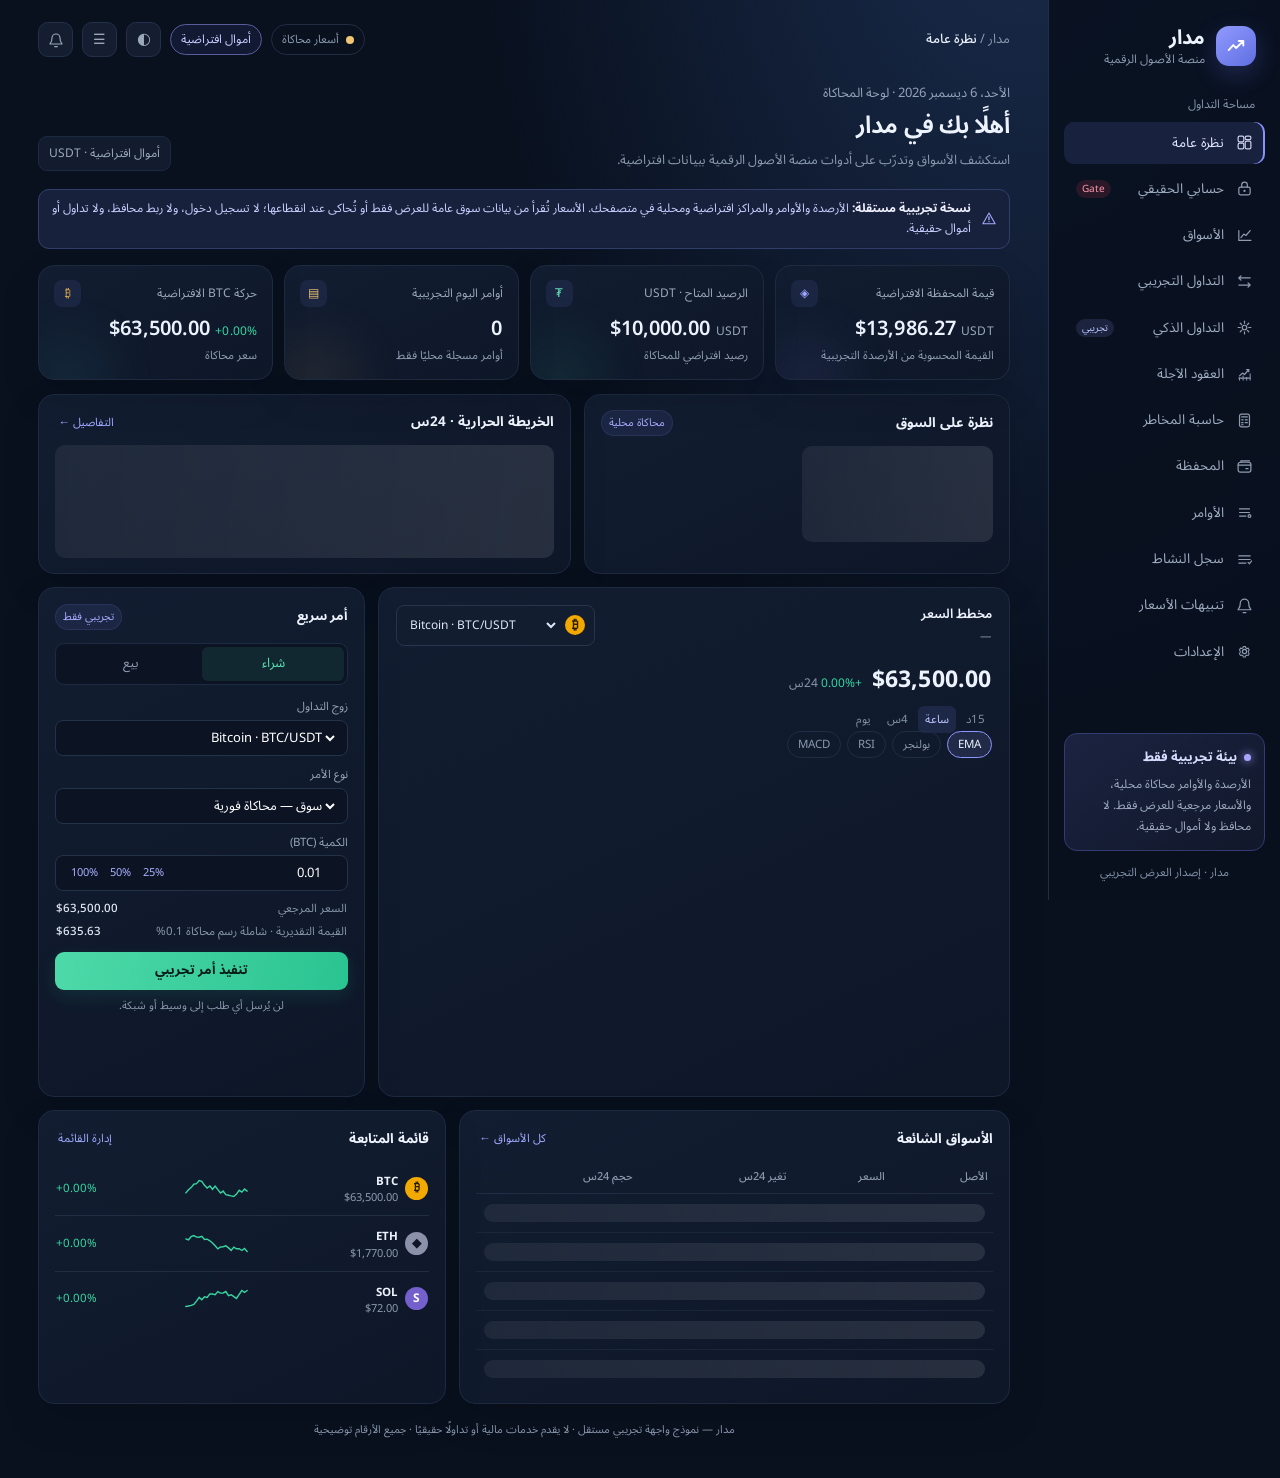
==== commit 66812aae: "v5: حسابي الحقيقي للمالك عبر بوت @Ajcoinbot (بلا مفاتيح)، تذاكر فوري/عقود بتأكيد، أوامر ومراكز، تنبي" ====
--- a/app/index.html
+++ b/app/index.html
@@ -1,5 +1,5 @@
 <!doctype html>
-<html lang="ar" dir="rtl" data-theme="dark">
+<html lang="ar" dir="rtl" data-theme="dark" data-madar-page="1">
 <head>
 <meta charset="utf-8">
 <meta name="viewport" content="width=device-width,initial-scale=1,viewport-fit=cover">
@@ -17,7 +17,7 @@
 <link rel="preconnect" href="https://raw.githubusercontent.com" crossorigin>
 <link rel="preload" href="../assets/fonts/NotoSansArabic-var.woff2" as="font" type="font/woff2" crossorigin>
 <script>try{var p=JSON.parse(localStorage.getItem('madar-prefs-v1')||'{}');if(p.theme)document.documentElement.dataset.theme=p.theme}catch(e){}</script>
-<link rel="stylesheet" href="css/app.css?v=4">
+<link rel="stylesheet" href="css/app.css?v=5">
 </head>
 <body>
 <a class="skip-link" href="#main">تخطَّ إلى المحتوى</a>
@@ -27,6 +27,7 @@
   <a class="brand" href="../" aria-label="مدار — الصفحة الرئيسية"><div class="brand-logo"><svg viewBox="0 0 24 24" fill="none"><path d="M4 16.5 9 11l3.2 3.2L20 6.5M15 6.5h5v5" stroke="white" stroke-width="2" stroke-linecap="round" stroke-linejoin="round"/></svg></div><div><strong>مدار</strong><small>منصة الأصول الرقمية</small></div></a>
   <div><p class="nav-title">مساحة التداول</p><nav class="nav" id="sideNav">
     <button class="active" data-view="dashboard"><svg viewBox="0 0 24 24" fill="none"><rect x="3" y="3" width="8" height="8" rx="2" stroke="currentColor" stroke-width="1.7"/><rect x="13" y="3" width="8" height="5" rx="2" stroke="currentColor" stroke-width="1.7"/><rect x="13" y="10" width="8" height="11" rx="2" stroke="currentColor" stroke-width="1.7"/><rect x="3" y="13" width="8" height="8" rx="2" stroke="currentColor" stroke-width="1.7"/></svg>نظرة عامة</button>
+    <button data-view="real" class="nav-real"><svg viewBox="0 0 24 24" fill="none"><rect x="4" y="10" width="16" height="11" rx="2.5" stroke="currentColor" stroke-width="1.7"/><path d="M8 10V7a4 4 0 0 1 8 0v3" stroke="currentColor" stroke-width="1.7" stroke-linecap="round"/><circle cx="12" cy="15.5" r="1.6" fill="currentColor"/></svg>حسابي الحقيقي <em class="nav-badge real-badge">Gate</em></button>
     <button data-view="markets"><svg viewBox="0 0 24 24" fill="none"><path d="M4 19V5m0 14h17M7 15l4-5 3 2 6-7" stroke="currentColor" stroke-width="1.7" stroke-linecap="round" stroke-linejoin="round"/></svg>الأسواق</button>
     <button data-view="trade"><svg viewBox="0 0 24 24" fill="none"><path d="M4 7h16M4 17h16M7 4 4 7l3 3m10 4 3 3-3 3" stroke="currentColor" stroke-width="1.7" stroke-linecap="round" stroke-linejoin="round"/></svg>التداول التجريبي</button>
     <button data-view="smart"><svg viewBox="0 0 24 24" fill="none"><path d="M12 3v3m0 12v3M3 12h3m12 0h3M6 6l2 2m8 8 2 2M6 18l2-2m8-8 2-2" stroke="currentColor" stroke-width="1.7" stroke-linecap="round"/><circle cx="12" cy="12" r="3.2" stroke="currentColor" stroke-width="1.7"/></svg>التداول الذكي <em class="nav-badge">تجريبي</em></button>
@@ -63,7 +64,8 @@
     <div class="lower-grid"><section class="card table-card"><div class="table-title"><h2>الأسواق الشائعة</h2><button class="text-button" onclick="navigate('markets')">كل الأسواق ←</button></div><div class="table-wrap"><table><thead><tr><th>الأصل</th><th>السعر</th><th>تغير 24س</th><th>حجم 24س</th></tr></thead><tbody id="topMarkets"></tbody></table></div></section><section class="card watch-card"><div class="table-title"><h2>قائمة المتابعة</h2><button class="text-button" onclick="navigate('markets')">إدارة القائمة</button></div><div class="watch-items" id="watchList"></div></section></div>
   </section>
 
-  <section class="view" id="view-markets"><div class="section-title"><div><h1>الأسواق</h1><p>أسعار مرجعية من بيانات سوق عامة (قراءة فقط) عند توفرها، وإلا محاكاة. للعرض والتدريب فقط.</p></div><button class="outline" onclick="showDataInfo()">ⓘ كيف تعمل البيانات؟</button></div><section class="card pad" style="margin-bottom:13px"><div class="table-title"><h2>الخريطة الحرارية</h2><span class="sim-chip">الحجم حسب حجم التداول · اللون حسب تغيّر 24س</span></div><div class="heatmap big" id="heatMarkets"><span class="skeleton sk-block"></span></div></section><div class="card pad"><div class="market-tools"><label class="searchbox">⌕ <input id="marketSearch" placeholder="ابحث عن أصل أو رمز..." oninput="renderMarkets()"></label><div class="filter-tabs" id="marketFilters"><button class="active" data-filter="all">الكل</button><button data-filter="watch">المتابعة</button><button data-filter="gainers">الأعلى صعودًا</button><button data-filter="losers">الأعلى هبوطًا</button></div></div><div class="table-wrap"><table><thead><tr><th></th><th>الأصل</th><th>السعر</th><th>تغير 24س</th><th>حجم 24س</th><th>إجراء</th></tr></thead><tbody id="marketsTable"></tbody></table></div></div></section>
+  <section class="view" id="view-real"><div class="section-title"><div><h1>حسابي الحقيقي <span class="real-chip">🔴 حقيقي · للمالك فقط</span></h1><p>رصيدك وأوامرك ومراكزك الحقيقية على Gate.io عبر بوتك @Ajcoinbot. كل أمر يُرسل للبوت ولا يُنفّذ إلا بعد ضغطك ✅ هناك، وضمن حدود صارمة. باقي أقسام مدار تبقى تجريبية (ورقية).</p></div></div><div id="realRoot"></div></section>
+<section class="view" id="view-markets"><div class="section-title"><div><h1>الأسواق</h1><p>أسعار مرجعية من بيانات سوق عامة (قراءة فقط) عند توفرها، وإلا محاكاة. للعرض والتدريب فقط.</p></div><button class="outline" onclick="showDataInfo()">ⓘ كيف تعمل البيانات؟</button></div><section class="card pad" style="margin-bottom:13px"><div class="table-title"><h2>الخريطة الحرارية</h2><span class="sim-chip">الحجم حسب حجم التداول · اللون حسب تغيّر 24س</span></div><div class="heatmap big" id="heatMarkets"><span class="skeleton sk-block"></span></div></section><div class="card pad"><div class="market-tools"><label class="searchbox">⌕ <input id="marketSearch" placeholder="ابحث عن أصل أو رمز..." oninput="renderMarkets()"></label><div class="filter-tabs" id="marketFilters"><button class="active" data-filter="all">الكل</button><button data-filter="watch">المتابعة</button><button data-filter="gainers">الأعلى صعودًا</button><button data-filter="losers">الأعلى هبوطًا</button></div></div><div class="table-wrap"><table><thead><tr><th></th><th>الأصل</th><th>السعر</th><th>تغير 24س</th><th>حجم 24س</th><th>إجراء</th></tr></thead><tbody id="marketsTable"></tbody></table></div></div></section>
 
   <section class="view" id="view-trade"><div class="section-title"><div><h1>التداول التجريبي</h1><p>تدريب على أوامر السوق والمحددة بأرصدة افتراضية؛ الأوامر المحددة تُنفَّذ محليًا عندما يلمس السعر المرجعي حدّها.</p></div><span class="sim-chip">لا تداول حقيقي</span></div><div class="trade-layout"><div><section class="card chart-card"><div class="card-heading"><div><h2 id="tradePairTitle">BTC / USDT</h2><div class="sub-label"><span class="data-src">—</span></div></div><label class="select"><span id="tradeCoin" class="coin-btc">₿</span><select id="tradeAsset" onchange="selectAsset(this.value)"></select></label></div><div class="price-head"><strong id="tradePrice">—</strong><span id="tradeChange">—</span></div><div class="chart-tools trade-timeframes"><button data-period="15m">15د</button><button class="selected" data-period="1h">ساعة</button><button data-period="4h">4س</button><button data-period="1d">يوم</button></div><div class="ind-tools" role="group" aria-label="المؤشرات"><button data-ind="ema" title="المتوسطان الأسيّان 20 و50">EMA</button><button data-ind="bb" title="نطاقات بولنجر 20، 2">بولنجر</button><button data-ind="rsi" title="مؤشر القوة النسبية 14">RSI</button><button data-ind="macd" title="MACD 12/26/9">MACD</button></div><div class="candle-chart" id="chartTrade" role="img" aria-label="مخطط شموع لسعر الأصل"><canvas></canvas><div class="chart-tip" aria-hidden="true"></div></div></section><section class="card pad" style="margin-top:13px"><div class="table-title"><h2>آخر الصفقات · محاكاة</h2><span class="sim-chip book-src">محاكاة</span></div><div class="recent-list" id="recentTrades"></div></section></div><div><section class="card order-card"><div class="order-top"><h2>تذكرة الأمر</h2><span class="sim-chip">محاكاة محلية</span></div><div class="switch"><button class="active buy" id="buyBtn2" onclick="setSide('buy')">شراء</button><button class="sell" id="sellBtn2" onclick="setSide('sell')">بيع</button></div><label class="field-label" for="ticketAsset2">زوج التداول</label><div class="field"><select id="ticketAsset2" onchange="syncTicketAsset(this.value)"></select></div><label class="field-label" for="orderType2">نوع الأمر</label><div class="field"><select id="orderType2" onchange="syncOrderType(this.value)"><option value="market">سوق — محاكاة فورية</option><option value="limit">محدد — يُنفَّذ عند لمس السعر</option></select></div><div id="limitPriceWrap2" class="hidden"><label class="field-label" for="limitPrice2">سعر الأمر المحدد (USDT)</label><div class="field"><input id="limitPrice2" type="number" min="0" step="any" placeholder="أدخل سعرًا افتراضيًا"></div></div><label class="field-label" for="qty2">الكمية (<span id="qtySymbol2">BTC</span>)</label><div class="field"><input id="qty2" type="number" min="0" step="any" value="0.01" inputmode="decimal"><button class="max" onclick="setPercent(.25)">25%</button><button class="max" onclick="setPercent(.5)">50%</button><button class="max" onclick="setPercent(1)">100%</button></div><div class="estimate"><span>السعر المرجعي</span><b id="ticketPrice2">—</b></div><div class="estimate"><span>القيمة التقديرية · رسم 0.1%</span><b id="estimated2">—</b></div><button class="execute" id="executeBtn2" onclick="submitOrder()">تنفيذ أمر تجريبي</button><p class="disclaimer">سجل تجريبي فقط؛ لا وسيط ولا شبكة متصلة.</p></section><section class="card pad" style="margin-top:13px"><div class="table-title"><h2>دفتر الأوامر · محاكاة</h2><span class="sim-chip book-src">محاكاة</span></div><div class="orderbook-grid"><div class="book-side"><h3 class="down">عروض بيع</h3><div id="asks"></div></div><div class="book-side"><h3 class="up">طلبات شراء</h3><div id="bids"></div></div></div><div class="estimate"><span>السعر المرجعي التجريبي</span><b id="bookPrice">—</b></div></section></div></div></section>
 
@@ -92,8 +94,8 @@
 
   <section class="view" id="view-smart"><div id="smartRoot">
     <div class="section-title"><div><h1>التداول الذكي التجريبي <span class="sim-chip">ورقي · أموال افتراضية</span></h1><p>محرك قواعد يقرأ شموع 4 ساعات لخمس عملات، يحدد حالة السوق، ويحسب درجة ثقة مع أسباب بالعربية، ثم يفتح صفقات ورقية بوقف وهدف وحماية للمخاطر — كله داخل متصفحك.</p></div></div>
-    <div class="risk-banner" role="note"><b>⚠️ محاكاة فقط — لا وعد بأي ربح.</b><span>لا يتصل مدار بأي منصة أو حساب أو محفظة، ولا يستخدم مفاتيح API، ولا يرسل أي أمر حقيقي. الصفقات هنا أرقام افتراضية في متصفحك. نتائج الاختبار التاريخي أدناه كانت <u>خاسرة</u> في معظم الفترات بعد الرسوم، والأداء السابق لا يضمن المستقبل. هذا ليس نصيحة مالية.</span></div>
-    <div class="smart-bar card pad"><div class="sb-info"><div><small>الحالة</small><div id="smStatus"></div></div><div><small>رأس المال الافتراضي</small><b id="smEquity">—</b><small id="smRet"></small></div></div>
+    <div class="risk-banner" role="note"><b>⚠️ محاكاة فقط — لا وعد بأي ربح.</b><span>هذا المحرك داخل المتصفح ورقي: لا يرسل أي أمر حقيقي، والصفقات هنا أرقام افتراضية في متصفحك. (المحرك الحقيقي في بوتك مطفأ افتراضيًا ويُدار من البطاقة الحمراء أعلاه للمالك فقط.) نتائج الاختبار التاريخي أدناه كانت <u>خاسرة</u> في معظم الفترات بعد الرسوم، والأداء السابق لا يضمن المستقبل. هذا ليس نصيحة مالية.</span></div>
+    <div id="smartRealRoot"></div><div class="smart-bar card pad"><div class="sb-info"><div><small>الحالة</small><div id="smStatus"></div></div><div><small>رأس المال الافتراضي</small><b id="smEquity">—</b><small id="smRet"></small></div></div>
       <div class="sb-actions"><button class="execute small-btn" id="smStart" onclick="Smart.start()">▶ تشغيل</button><button class="outline" id="smStop" onclick="Smart.stop()">⏸ إيقاف الدخول</button><button class="kill-btn" id="smKill" onclick="Smart.kill()" title="إغلاق كل الصفقات الورقية فورًا وإيقاف المحرك">⛔ إيقاف فوري</button><button class="text-button" onclick="Smart.reset()">إعادة ضبط</button></div></div>
     <div class="smart-grid">
       <section class="card pad"><div class="table-title"><h2>الإشارات الحالية</h2><button class="text-button" onclick="Smart.evaluateAll(true)">↻ تحديث</button></div><div class="sig-grid" id="smSignals"></div></section>
@@ -155,13 +157,16 @@
   <div class="footer-note">مدار — نموذج واجهة تجريبي مستقل · لا يقدم خدمات مالية أو تداولًا حقيقيًا · جميع الأرقام توضيحية</div>
 </main>
 </div>
-<nav class="mobile-nav" id="mobileNav" aria-label="التنقل السفلي"><button class="active" data-view="dashboard"><svg viewBox="0 0 24 24" fill="none"><rect x="3" y="3" width="8" height="8" rx="2" stroke="currentColor" stroke-width="1.7"/><rect x="13" y="3" width="8" height="5" rx="2" stroke="currentColor" stroke-width="1.7"/><rect x="13" y="10" width="8" height="11" rx="2" stroke="currentColor" stroke-width="1.7"/><rect x="3" y="13" width="8" height="8" rx="2" stroke="currentColor" stroke-width="1.7"/></svg>الرئيسية</button><button data-view="markets"><svg viewBox="0 0 24 24" fill="none"><path d="M4 19V5m0 14h17M7 15l4-5 3 2 6-7" stroke="currentColor" stroke-width="1.7"/></svg>الأسواق</button><button data-view="trade"><svg viewBox="0 0 24 24" fill="none"><path d="M4 7h16M4 17h16M7 4 4 7l3 3m10 4 3 3-3 3" stroke="currentColor" stroke-width="1.7"/></svg>تداول</button><button data-view="smart"><svg viewBox="0 0 24 24" fill="none"><circle cx="12" cy="12" r="3.2" stroke="currentColor" stroke-width="1.7"/><path d="M12 3v3m0 12v3M3 12h3m12 0h3" stroke="currentColor" stroke-width="1.7" stroke-linecap="round"/></svg>الذكي</button><button data-view="wallet"><svg viewBox="0 0 24 24" fill="none"><rect x="3" y="6" width="18" height="14" rx="3" stroke="currentColor" stroke-width="1.7"/><path d="M3 10h18" stroke="currentColor" stroke-width="1.7"/></svg>المحفظة</button></nav>
+<nav class="mobile-nav" id="mobileNav" aria-label="التنقل السفلي"><button class="active" data-view="dashboard"><svg viewBox="0 0 24 24" fill="none"><rect x="3" y="3" width="8" height="8" rx="2" stroke="currentColor" stroke-width="1.7"/><rect x="13" y="3" width="8" height="5" rx="2" stroke="currentColor" stroke-width="1.7"/><rect x="13" y="10" width="8" height="11" rx="2" stroke="currentColor" stroke-width="1.7"/><rect x="3" y="13" width="8" height="8" rx="2" stroke="currentColor" stroke-width="1.7"/></svg>الرئيسية</button><button data-view="markets"><svg viewBox="0 0 24 24" fill="none"><path d="M4 19V5m0 14h17M7 15l4-5 3 2 6-7" stroke="currentColor" stroke-width="1.7"/></svg>الأسواق</button><button data-view="trade"><svg viewBox="0 0 24 24" fill="none"><path d="M4 7h16M4 17h16M7 4 4 7l3 3m10 4 3 3-3 3" stroke="currentColor" stroke-width="1.7"/></svg>تداول</button><button data-view="smart"><svg viewBox="0 0 24 24" fill="none"><circle cx="12" cy="12" r="3.2" stroke="currentColor" stroke-width="1.7"/><path d="M12 3v3m0 12v3M3 12h3m12 0h3" stroke="currentColor" stroke-width="1.7" stroke-linecap="round"/></svg>الذكي</button><button data-view="real"><svg viewBox="0 0 24 24" fill="none"><rect x="4" y="10" width="16" height="11" rx="2.5" stroke="currentColor" stroke-width="1.7"/><path d="M8 10V7a4 4 0 0 1 8 0v3" stroke="currentColor" stroke-width="1.7"/></svg>حسابي</button></nav>
 <div class="modal" id="modal" role="dialog" aria-modal="true" aria-labelledby="modalTitle" onclick="if(event.target===this)closeModal()"><div class="modal-box" tabindex="-1"><div class="modal-head"><h2 id="modalTitle"></h2><button class="modal-close" aria-label="إغلاق" onclick="closeModal()">×</button></div><div id="modalBody"></div></div></div><div class="toast" id="toast" role="status" aria-live="polite"></div>
-<script src="js/smart-engine.js?v=4"></script>
-<script src="js/charts.js?v=4"></script>
-<script src="js/market.js?v=4"></script>
-<script src="js/v4.js?v=4"></script>
-<script src="js/smart.js?v=4"></script>
-<script src="js/app.js?v=4"></script>
+<script src="js/tg-web-app.js?v=5"></script>
+<script src="js/inflate.js?v=5"></script>
+<script src="js/smart-engine.js?v=5"></script>
+<script src="js/charts.js?v=5"></script>
+<script src="js/market.js?v=5"></script>
+<script src="js/v4.js?v=5"></script>
+<script src="js/smart.js?v=5"></script>
+<script src="js/app.js?v=5"></script>
+<script src="js/real.js?v=5"></script>
 </body>
 </html>
--- a/app/css/app.css
+++ b/app/css/app.css
@@ -484,3 +484,23 @@
 @media(max-width:850px){.overview-grid,.wallet-grid,.calc-grid{grid-template-columns:1fr}.m-grid{grid-template-columns:repeat(2,minmax(0,1fr))}.heatmap{grid-template-columns:repeat(4,minmax(0,1fr))}}
 @media(max-width:520px){.sb-info{gap:14px}.sb-actions{width:100%}.sb-actions>button{flex:1 1 auto}.sig-grid{grid-template-columns:1fr}.form-grid{grid-template-columns:repeat(2,minmax(0,1fr))}.heatmap{grid-auto-rows:48px}.heatmap.big{grid-auto-rows:58px}}
 @media(max-width:400px){.ov-stats{grid-template-columns:1fr 1fr}.ov b{font-size:14px}}
+/* v5 — الحساب الحقيقي */
+.real-chip{display:inline-block;color:#ffb3bf;background:#e23b551c;border:1px solid #e23b5555;border-radius:999px;padding:3px 9px;font-size:11.5px;font-weight:700;white-space:nowrap;vertical-align:middle}
+.nav-badge.real-badge{background:#e23b5526;color:#ff9aab}
+.real-head{display:grid;grid-template-columns:1fr auto;gap:12px;align-items:start;margin-bottom:14px}
+.real-head h2{font-size:30px;margin:8px 0 2px;font-variant-numeric:tabular-nums}
+.rh-side{display:grid;gap:8px;justify-items:end}
+.cap-bar{grid-column:1/-1;display:grid;gap:6px;font-size:12.5px}
+.cap-bar .breadth{height:7px;border-radius:9px;background:var(--panel2);overflow:hidden}.cap-bar .breadth i{display:block;height:100%}
+.real-grid{display:grid;grid-template-columns:1fr 1fr;gap:14px;margin-bottom:14px}
+#view-real>.card,#view-real section.card{margin-bottom:14px}.real-grid>section.card{margin-bottom:0}
+.real-empty ol{line-height:2;padding-inline-start:22px}.real-empty code,.real-smart code{background:var(--panel2);padding:1px 6px;border-radius:6px}
+.real-confirm ul{margin:12px 0;padding-inline-start:20px;line-height:1.9}
+.rc-badge{background:#e23b551f;border:1px solid #e23b5555;color:#ffb3bf;border-radius:10px;padding:8px 12px;font-weight:700}
+.rc-chk{display:flex;gap:8px;align-items:center;margin:10px 0;font-size:13.5px}
+.real-confirm .form-actions{display:flex;gap:8px;flex-wrap:wrap}
+.real-smart{margin-bottom:14px;border-color:#e23b5544}
+.small{font-size:12px}
+[data-theme=light] .real-chip,[data-theme=light] .rc-badge{color:#b0142f;background:#e23b5512}
+@media(max-width:860px){.real-grid{grid-template-columns:1fr}.real-head{grid-template-columns:1fr}.rh-side{justify-items:start}}
+@media(max-width:520px){.real-head h2{font-size:25px}}
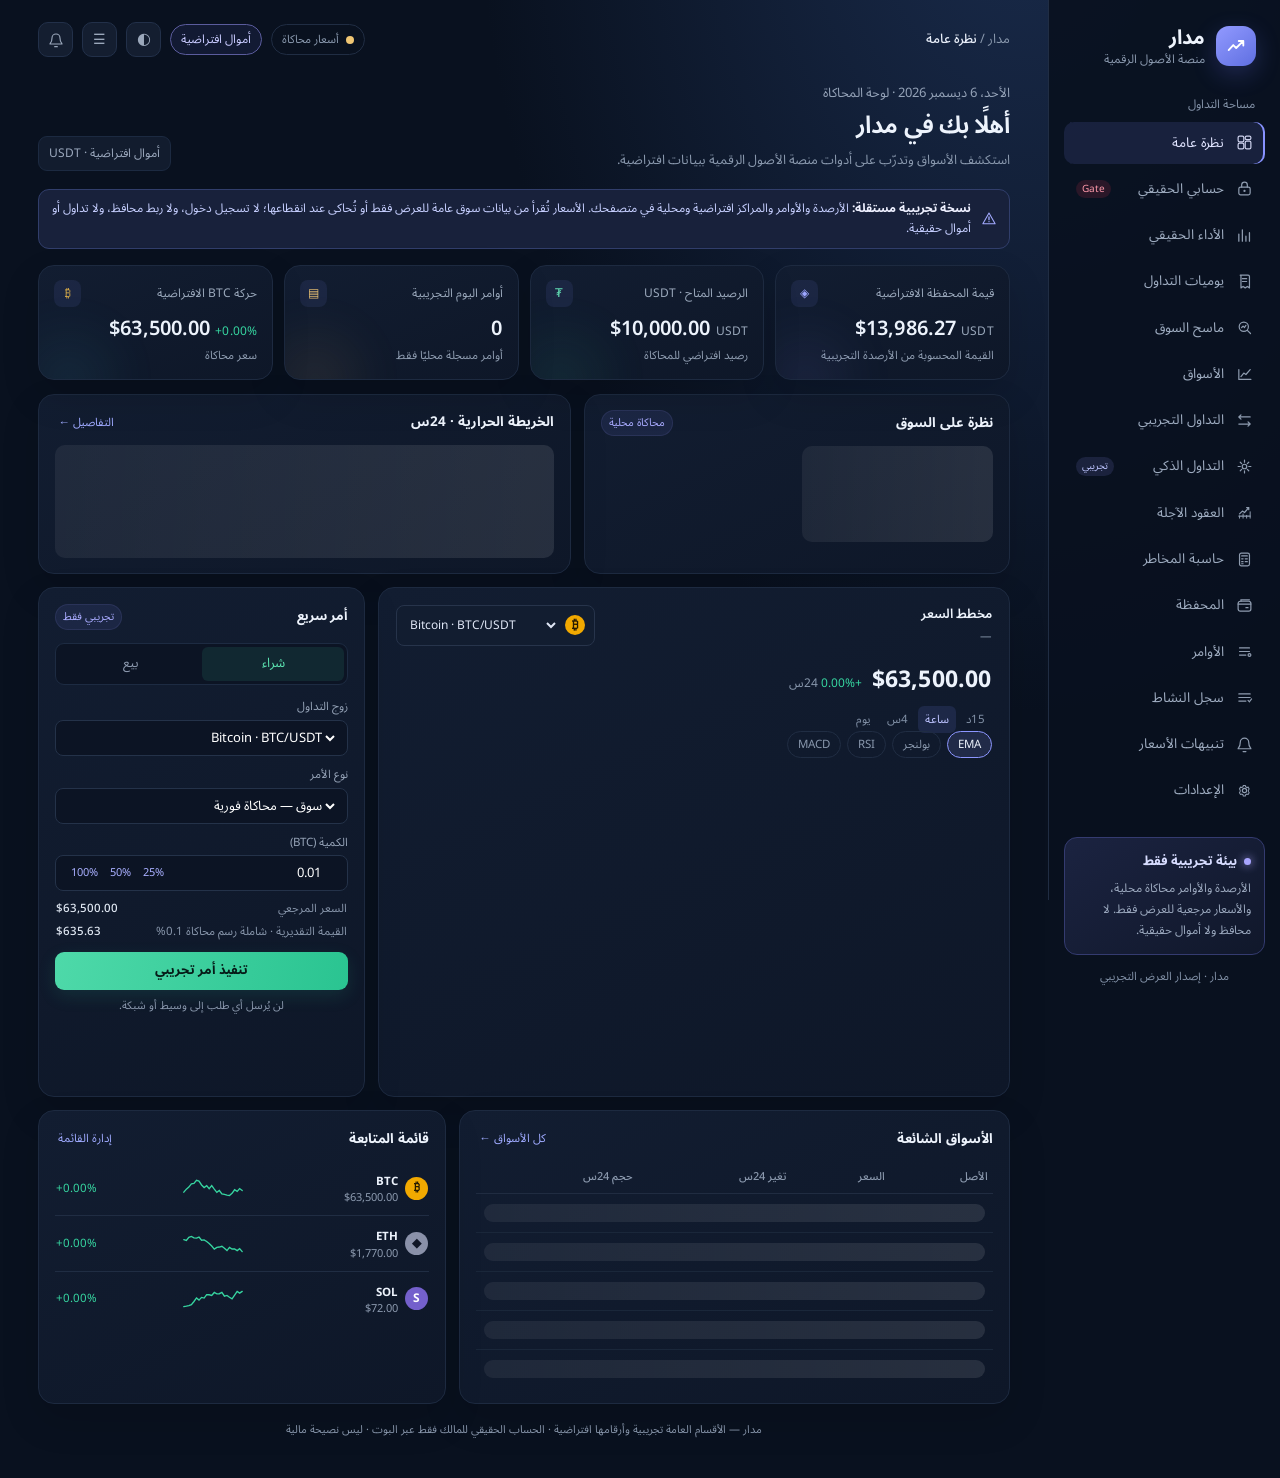
==== commit d3c01434: "v6: الأداء الحقيقي (FIFO، فوز، رسوم، منحنى)، يوميات التداول، ماسح السوق، تنبيهات ذكية عبر البوت (سعر" ====
--- a/app/index.html
+++ b/app/index.html
@@ -17,7 +17,7 @@
 <link rel="preconnect" href="https://raw.githubusercontent.com" crossorigin>
 <link rel="preload" href="../assets/fonts/NotoSansArabic-var.woff2" as="font" type="font/woff2" crossorigin>
 <script>try{var p=JSON.parse(localStorage.getItem('madar-prefs-v1')||'{}');if(p.theme)document.documentElement.dataset.theme=p.theme}catch(e){}</script>
-<link rel="stylesheet" href="css/app.css?v=5">
+<link rel="stylesheet" href="css/app.css?v=6">
 </head>
 <body>
 <a class="skip-link" href="#main">تخطَّ إلى المحتوى</a>
@@ -28,6 +28,9 @@
   <div><p class="nav-title">مساحة التداول</p><nav class="nav" id="sideNav">
     <button class="active" data-view="dashboard"><svg viewBox="0 0 24 24" fill="none"><rect x="3" y="3" width="8" height="8" rx="2" stroke="currentColor" stroke-width="1.7"/><rect x="13" y="3" width="8" height="5" rx="2" stroke="currentColor" stroke-width="1.7"/><rect x="13" y="10" width="8" height="11" rx="2" stroke="currentColor" stroke-width="1.7"/><rect x="3" y="13" width="8" height="8" rx="2" stroke="currentColor" stroke-width="1.7"/></svg>نظرة عامة</button>
     <button data-view="real" class="nav-real"><svg viewBox="0 0 24 24" fill="none"><rect x="4" y="10" width="16" height="11" rx="2.5" stroke="currentColor" stroke-width="1.7"/><path d="M8 10V7a4 4 0 0 1 8 0v3" stroke="currentColor" stroke-width="1.7" stroke-linecap="round"/><circle cx="12" cy="15.5" r="1.6" fill="currentColor"/></svg>حسابي الحقيقي <em class="nav-badge real-badge">Gate</em></button>
+    <button data-view="perf"><svg viewBox="0 0 24 24" fill="none"><path d="M4 20V10m5 10V4m5 16v-7m5 7V8" stroke="currentColor" stroke-width="1.8" stroke-linecap="round"/></svg>الأداء الحقيقي</button>
+    <button data-view="journal"><svg viewBox="0 0 24 24" fill="none"><path d="M6 3h11a2 2 0 0 1 2 2v16l-3-2-3 2-3-2-3 2V4a1 1 0 0 1 1-1Z" stroke="currentColor" stroke-width="1.7" stroke-linejoin="round"/><path d="M9 8h6M9 12h6" stroke="currentColor" stroke-width="1.7" stroke-linecap="round"/></svg>يوميات التداول</button>
+    <button data-view="scanner"><svg viewBox="0 0 24 24" fill="none"><circle cx="11" cy="11" r="6.5" stroke="currentColor" stroke-width="1.7"/><path d="m16 16 4.5 4.5M8 12l2-2 2 2 2-3" stroke="currentColor" stroke-width="1.7" stroke-linecap="round" stroke-linejoin="round"/></svg>ماسح السوق</button>
     <button data-view="markets"><svg viewBox="0 0 24 24" fill="none"><path d="M4 19V5m0 14h17M7 15l4-5 3 2 6-7" stroke="currentColor" stroke-width="1.7" stroke-linecap="round" stroke-linejoin="round"/></svg>الأسواق</button>
     <button data-view="trade"><svg viewBox="0 0 24 24" fill="none"><path d="M4 7h16M4 17h16M7 4 4 7l3 3m10 4 3 3-3 3" stroke="currentColor" stroke-width="1.7" stroke-linecap="round" stroke-linejoin="round"/></svg>التداول التجريبي</button>
     <button data-view="smart"><svg viewBox="0 0 24 24" fill="none"><path d="M12 3v3m0 12v3M3 12h3m12 0h3M6 6l2 2m8 8 2 2M6 18l2-2m8-8 2-2" stroke="currentColor" stroke-width="1.7" stroke-linecap="round"/><circle cx="12" cy="12" r="3.2" stroke="currentColor" stroke-width="1.7"/></svg>التداول الذكي <em class="nav-badge">تجريبي</em></button>
@@ -65,6 +68,9 @@
   </section>
 
   <section class="view" id="view-real"><div class="section-title"><div><h1>حسابي الحقيقي <span class="real-chip">🔴 حقيقي · للمالك فقط</span></h1><p>رصيدك وأوامرك ومراكزك الحقيقية على Gate.io عبر بوتك @Ajcoinbot. كل أمر يُرسل للبوت ولا يُنفّذ إلا بعد ضغطك ✅ هناك، وضمن حدود صارمة. باقي أقسام مدار تبقى تجريبية (ورقية).</p></div></div><div id="realRoot"></div></section>
+<section class="view" id="view-perf"><div class="section-title"><div><h1>الأداء الحقيقي <span class="real-chip">من صفقاتك في Gate</span></h1><p>ربحك المحقق ونسبة الفوز والرسوم ومنحنى الربح، محسوبة من الصفقات التي يرسلها بوتك. الأرقام سابقة ولا تعني ربحًا مستقبليًا.</p></div></div><div id="perfRoot"></div></section>
+<section class="view" id="view-journal"><div class="section-title"><div><h1>يوميات التداول</h1><p>دوّن خطتك وسببك وحالتك النفسية لكل صفقة، ثم راجع الأنماط بالوسوم والتقييم. تُحفظ في هذا الجهاز فقط.</p></div></div><div id="journalRoot"></div></section>
+<section class="view" id="view-scanner"><div class="section-title"><div><h1>ماسح السوق</h1><p>يفحص العملات بحثًا عن قفزات الحجم والاختراقات وتشبع RSI وتقاطعات المتوسطات، مرتبة حسب قوة الإشارات.</p></div></div><div id="scannerRoot"></div></section>
 <section class="view" id="view-markets"><div class="section-title"><div><h1>الأسواق</h1><p>أسعار مرجعية من بيانات سوق عامة (قراءة فقط) عند توفرها، وإلا محاكاة. للعرض والتدريب فقط.</p></div><button class="outline" onclick="showDataInfo()">ⓘ كيف تعمل البيانات؟</button></div><section class="card pad" style="margin-bottom:13px"><div class="table-title"><h2>الخريطة الحرارية</h2><span class="sim-chip">الحجم حسب حجم التداول · اللون حسب تغيّر 24س</span></div><div class="heatmap big" id="heatMarkets"><span class="skeleton sk-block"></span></div></section><div class="card pad"><div class="market-tools"><label class="searchbox">⌕ <input id="marketSearch" placeholder="ابحث عن أصل أو رمز..." oninput="renderMarkets()"></label><div class="filter-tabs" id="marketFilters"><button class="active" data-filter="all">الكل</button><button data-filter="watch">المتابعة</button><button data-filter="gainers">الأعلى صعودًا</button><button data-filter="losers">الأعلى هبوطًا</button></div></div><div class="table-wrap"><table><thead><tr><th></th><th>الأصل</th><th>السعر</th><th>تغير 24س</th><th>حجم 24س</th><th>إجراء</th></tr></thead><tbody id="marketsTable"></tbody></table></div></div></section>
 
   <section class="view" id="view-trade"><div class="section-title"><div><h1>التداول التجريبي</h1><p>تدريب على أوامر السوق والمحددة بأرصدة افتراضية؛ الأوامر المحددة تُنفَّذ محليًا عندما يلمس السعر المرجعي حدّها.</p></div><span class="sim-chip">لا تداول حقيقي</span></div><div class="trade-layout"><div><section class="card chart-card"><div class="card-heading"><div><h2 id="tradePairTitle">BTC / USDT</h2><div class="sub-label"><span class="data-src">—</span></div></div><label class="select"><span id="tradeCoin" class="coin-btc">₿</span><select id="tradeAsset" onchange="selectAsset(this.value)"></select></label></div><div class="price-head"><strong id="tradePrice">—</strong><span id="tradeChange">—</span></div><div class="chart-tools trade-timeframes"><button data-period="15m">15د</button><button class="selected" data-period="1h">ساعة</button><button data-period="4h">4س</button><button data-period="1d">يوم</button></div><div class="ind-tools" role="group" aria-label="المؤشرات"><button data-ind="ema" title="المتوسطان الأسيّان 20 و50">EMA</button><button data-ind="bb" title="نطاقات بولنجر 20، 2">بولنجر</button><button data-ind="rsi" title="مؤشر القوة النسبية 14">RSI</button><button data-ind="macd" title="MACD 12/26/9">MACD</button></div><div class="candle-chart" id="chartTrade" role="img" aria-label="مخطط شموع لسعر الأصل"><canvas></canvas><div class="chart-tip" aria-hidden="true"></div></div></section><section class="card pad" style="margin-top:13px"><div class="table-title"><h2>آخر الصفقات · محاكاة</h2><span class="sim-chip book-src">محاكاة</span></div><div class="recent-list" id="recentTrades"></div></section></div><div><section class="card order-card"><div class="order-top"><h2>تذكرة الأمر</h2><span class="sim-chip">محاكاة محلية</span></div><div class="switch"><button class="active buy" id="buyBtn2" onclick="setSide('buy')">شراء</button><button class="sell" id="sellBtn2" onclick="setSide('sell')">بيع</button></div><label class="field-label" for="ticketAsset2">زوج التداول</label><div class="field"><select id="ticketAsset2" onchange="syncTicketAsset(this.value)"></select></div><label class="field-label" for="orderType2">نوع الأمر</label><div class="field"><select id="orderType2" onchange="syncOrderType(this.value)"><option value="market">سوق — محاكاة فورية</option><option value="limit">محدد — يُنفَّذ عند لمس السعر</option></select></div><div id="limitPriceWrap2" class="hidden"><label class="field-label" for="limitPrice2">سعر الأمر المحدد (USDT)</label><div class="field"><input id="limitPrice2" type="number" min="0" step="any" placeholder="أدخل سعرًا افتراضيًا"></div></div><label class="field-label" for="qty2">الكمية (<span id="qtySymbol2">BTC</span>)</label><div class="field"><input id="qty2" type="number" min="0" step="any" value="0.01" inputmode="decimal"><button class="max" onclick="setPercent(.25)">25%</button><button class="max" onclick="setPercent(.5)">50%</button><button class="max" onclick="setPercent(1)">100%</button></div><div class="estimate"><span>السعر المرجعي</span><b id="ticketPrice2">—</b></div><div class="estimate"><span>القيمة التقديرية · رسم 0.1%</span><b id="estimated2">—</b></div><button class="execute" id="executeBtn2" onclick="submitOrder()">تنفيذ أمر تجريبي</button><p class="disclaimer">سجل تجريبي فقط؛ لا وسيط ولا شبكة متصلة.</p></section><section class="card pad" style="margin-top:13px"><div class="table-title"><h2>دفتر الأوامر · محاكاة</h2><span class="sim-chip book-src">محاكاة</span></div><div class="orderbook-grid"><div class="book-side"><h3 class="down">عروض بيع</h3><div id="asks"></div></div><div class="book-side"><h3 class="up">طلبات شراء</h3><div id="bids"></div></div></div><div class="estimate"><span>السعر المرجعي التجريبي</span><b id="bookPrice">—</b></div></section></div></div></section>
@@ -90,7 +96,7 @@
 
   <section class="view" id="view-activity"><div class="section-title"><div><h1>سجل النشاط</h1><p>سجل محلي على هذا المتصفح للعمليات التي أجريتها في المحاكاة.</p></div><button class="outline" onclick="clearHistory()">مسح السجل التجريبي</button></div><section class="card pad"><div class="table-wrap"><table><thead><tr><th>الوقت</th><th>النوع</th><th>التفاصيل</th><th>المبلغ / الكمية</th><th>الحالة</th></tr></thead><tbody id="activityTable"></tbody></table></div></section></section>
 
-  <section class="view" id="view-alerts"><div class="section-title"><div><h1>تنبيهات الأسعار</h1><p>أنشئ قواعد تُفحص داخل الصفحة. يمكنك تفعيل إشعارات المتصفح المحلية؛ لا تُرسل أي رسائل أو بيانات إلى خادم.</p></div><div class="wallet-actions"><button class="outline" id="notifyBtn" onclick="V4.toggleNotify()">🔔 إشعارات المتصفح</button><button class="outline" onclick="openAlertModal()">＋ تنبيه جديد</button></div></div><section class="card pad"><div class="table-title"><h2>قواعد التنبيه التجريبية</h2><span class="sim-chip">محلية وغير متصلة</span></div><div id="alertsList"></div></section><div class="alert" style="margin-top:13px"><svg viewBox="0 0 24 24" fill="none"><path d="M12 3 2.8 19h18.4L12 3Z" stroke="currentColor" stroke-width="1.6"/><path d="M12 9v4m0 3h.01" stroke="currentColor" stroke-width="2"/></svg><span>يُفحص التنبيه داخل الصفحة مع كل تحديث للسعر المرجعي ويظهر لك إشعار داخل التطبيق، وإشعار محلي من المتصفح إن سمحت بذلك (يعمل فقط والتطبيق مفتوح). لا تُرسل رسائل خارجية.</span></div></section>
+  <section class="view" id="view-alerts"><div class="section-title"><div><h1>تنبيهات الأسعار</h1><p>أنشئ قواعد تُفحص داخل الصفحة. يمكنك تفعيل إشعارات المتصفح المحلية؛ لا تُرسل أي رسائل أو بيانات إلى خادم.</p></div><div class="wallet-actions"><button class="outline" id="notifyBtn" onclick="V4.toggleNotify()">🔔 إشعارات المتصفح</button><button class="outline" onclick="openAlertModal()">＋ تنبيه جديد</button></div></div><div id="smartAlertsRoot"></div><section class="card pad"><div class="table-title"><h2>قواعد التنبيه التجريبية</h2><span class="sim-chip">محلية وغير متصلة</span></div><div id="alertsList"></div></section><div class="alert" style="margin-top:13px"><svg viewBox="0 0 24 24" fill="none"><path d="M12 3 2.8 19h18.4L12 3Z" stroke="currentColor" stroke-width="1.6"/><path d="M12 9v4m0 3h.01" stroke="currentColor" stroke-width="2"/></svg><span>يُفحص التنبيه داخل الصفحة مع كل تحديث للسعر المرجعي ويظهر لك إشعار داخل التطبيق، وإشعار محلي من المتصفح إن سمحت بذلك (يعمل فقط والتطبيق مفتوح). لا تُرسل رسائل خارجية.</span></div></section>
 
   <section class="view" id="view-smart"><div id="smartRoot">
     <div class="section-title"><div><h1>التداول الذكي التجريبي <span class="sim-chip">ورقي · أموال افتراضية</span></h1><p>محرك قواعد يقرأ شموع 4 ساعات لخمس عملات، يحدد حالة السوق، ويحسب درجة ثقة مع أسباب بالعربية، ثم يفتح صفقات ورقية بوقف وهدف وحماية للمخاطر — كله داخل متصفحك.</p></div></div>
@@ -151,22 +157,24 @@
       <label>الرسوم لكل جهة %<input name="fee" type="number" step="0.01" min="0" value="0.1"></label>
       <div class="form-actions"><button class="outline" type="button" onclick="V4.fillEntry()">استخدام السعر الحالي</button></div>
     </form></section><section class="card pad"><div class="table-title"><h2>النتيجة</h2></div><div id="riskOut"></div></section></div>
+    <div id="dcaRoot" style="margin-top:14px"></div>
   </section>
 
-  <section class="view" id="view-settings"><div class="section-title"><div><h1>الإعدادات</h1><p>خيارات العرض والبيانات التجريبية المحفوظة في هذا المتصفح فقط.</p></div></div><section class="card pad"><div class="settings-row"><div><b>إخفاء أرصدة المحفظة</b><small>إخفاء قيمة المحفظة وكميات الأصول في اللوحة والمحفظة؛ السجل يبقى ظاهرًا.</small></div><input id="hideBalances" class="toggle" type="checkbox" onchange="toggleBalances(this.checked)"></div><div class="settings-row"><div><b>إعادة ضبط بيئة التجربة</b><small>إرجاع الأرصدة والأوامر والتنبيهات إلى بيانات البداية.</small></div><button class="outline danger" onclick="resetDemo()">إعادة ضبط البيانات</button></div><div class="settings-row"><div><b>الخصوصية والتخزين</b><small>بيانات هذه النسخة تحفظ محليًا في تخزين المتصفح؛ لا يوجد حساب مستخدم.</small></div><span class="alert-tag">محلي</span></div><div class="settings-row"><div><b>الأسعار المرجعية المباشرة</b><small>للعرض فقط وبدون مفاتيح أو حساب: لقطة الأسعار العامة (Ajcoin) ثم CoinGecko، وتتحدّث كل 90 ثانية تقريبًا. عند الإيقاف أو الانقطاع تُستخدم أسعار محاكاة.</small></div><input id="liveToggle" class="toggle" type="checkbox" aria-label="تفعيل الأسعار المباشرة" onchange="setLive(this.checked)"></div><div class="settings-row"><div><b>حالة البيانات</b><small id="liveDetail">—</small></div><span class="status done" id="liveStatusTag">—</span></div><div class="settings-row"><div><b>المظهر</b><small>داكن أو فاتح، ويُحفظ اختيارك في هذا المتصفح.</small></div><button class="outline" onclick="toggleTheme()">تبديل المظهر</button></div></section><div class="footer-note">مدار نموذج تعليمي تجريبي مستقل · لا يقدم خدمات مالية أو تداولًا حقيقيًا.</div></section>
-  <div class="footer-note">مدار — نموذج واجهة تجريبي مستقل · لا يقدم خدمات مالية أو تداولًا حقيقيًا · جميع الأرقام توضيحية</div>
+  <section class="view" id="view-settings"><div class="section-title"><div><h1>الإعدادات</h1><p>خيارات العرض والبيانات التجريبية المحفوظة في هذا المتصفح فقط.</p></div></div><section class="card pad"><div class="settings-row"><div><b>إخفاء أرصدة المحفظة</b><small>إخفاء قيمة المحفظة وكميات الأصول في اللوحة والمحفظة؛ السجل يبقى ظاهرًا.</small></div><input id="hideBalances" class="toggle" type="checkbox" onchange="toggleBalances(this.checked)"></div><div class="settings-row"><div><b>إعادة ضبط بيئة التجربة</b><small>إرجاع الأرصدة والأوامر والتنبيهات إلى بيانات البداية.</small></div><button class="outline danger" onclick="resetDemo()">إعادة ضبط البيانات</button></div><div class="settings-row"><div><b>الخصوصية والتخزين</b><small>بيانات هذه النسخة تحفظ محليًا في تخزين المتصفح؛ لا يوجد حساب مستخدم.</small></div><span class="alert-tag">محلي</span></div><div class="settings-row"><div><b>الأسعار المرجعية المباشرة</b><small>للعرض فقط وبدون مفاتيح أو حساب: لقطة الأسعار العامة (Ajcoin) ثم CoinGecko، وتتحدّث كل 90 ثانية تقريبًا. عند الإيقاف أو الانقطاع تُستخدم أسعار محاكاة.</small></div><input id="liveToggle" class="toggle" type="checkbox" aria-label="تفعيل الأسعار المباشرة" onchange="setLive(this.checked)"></div><div class="settings-row"><div><b>حالة البيانات</b><small id="liveDetail">—</small></div><span class="status done" id="liveStatusTag">—</span></div><div class="settings-row"><div><b>المظهر</b><small>داكن أو فاتح، ويُحفظ اختيارك في هذا المتصفح.</small></div><button class="outline" onclick="toggleTheme()">تبديل المظهر</button></div></section><div class="footer-note">مدار مستقل · الأقسام العامة تجريبية بأموال افتراضية؛ «حسابي الحقيقي» للمالك فقط عبر بوته في تيليجرام · ليس نصيحة مالية.</div></section>
+  <div class="footer-note">مدار — الأقسام العامة تجريبية وأرقامها افتراضية · الحساب الحقيقي للمالك فقط عبر البوت · ليس نصيحة مالية</div>
 </main>
 </div>
 <nav class="mobile-nav" id="mobileNav" aria-label="التنقل السفلي"><button class="active" data-view="dashboard"><svg viewBox="0 0 24 24" fill="none"><rect x="3" y="3" width="8" height="8" rx="2" stroke="currentColor" stroke-width="1.7"/><rect x="13" y="3" width="8" height="5" rx="2" stroke="currentColor" stroke-width="1.7"/><rect x="13" y="10" width="8" height="11" rx="2" stroke="currentColor" stroke-width="1.7"/><rect x="3" y="13" width="8" height="8" rx="2" stroke="currentColor" stroke-width="1.7"/></svg>الرئيسية</button><button data-view="markets"><svg viewBox="0 0 24 24" fill="none"><path d="M4 19V5m0 14h17M7 15l4-5 3 2 6-7" stroke="currentColor" stroke-width="1.7"/></svg>الأسواق</button><button data-view="trade"><svg viewBox="0 0 24 24" fill="none"><path d="M4 7h16M4 17h16M7 4 4 7l3 3m10 4 3 3-3 3" stroke="currentColor" stroke-width="1.7"/></svg>تداول</button><button data-view="smart"><svg viewBox="0 0 24 24" fill="none"><circle cx="12" cy="12" r="3.2" stroke="currentColor" stroke-width="1.7"/><path d="M12 3v3m0 12v3M3 12h3m12 0h3" stroke="currentColor" stroke-width="1.7" stroke-linecap="round"/></svg>الذكي</button><button data-view="real"><svg viewBox="0 0 24 24" fill="none"><rect x="4" y="10" width="16" height="11" rx="2.5" stroke="currentColor" stroke-width="1.7"/><path d="M8 10V7a4 4 0 0 1 8 0v3" stroke="currentColor" stroke-width="1.7"/></svg>حسابي</button></nav>
 <div class="modal" id="modal" role="dialog" aria-modal="true" aria-labelledby="modalTitle" onclick="if(event.target===this)closeModal()"><div class="modal-box" tabindex="-1"><div class="modal-head"><h2 id="modalTitle"></h2><button class="modal-close" aria-label="إغلاق" onclick="closeModal()">×</button></div><div id="modalBody"></div></div></div><div class="toast" id="toast" role="status" aria-live="polite"></div>
-<script src="js/tg-web-app.js?v=5"></script>
-<script src="js/inflate.js?v=5"></script>
-<script src="js/smart-engine.js?v=5"></script>
-<script src="js/charts.js?v=5"></script>
-<script src="js/market.js?v=5"></script>
-<script src="js/v4.js?v=5"></script>
-<script src="js/smart.js?v=5"></script>
-<script src="js/app.js?v=5"></script>
-<script src="js/real.js?v=5"></script>
+<script src="js/tg-web-app.js?v=6"></script>
+<script src="js/inflate.js?v=6"></script>
+<script src="js/smart-engine.js?v=6"></script>
+<script src="js/charts.js?v=6"></script>
+<script src="js/market.js?v=6"></script>
+<script src="js/v4.js?v=6"></script>
+<script src="js/smart.js?v=6"></script>
+<script src="js/app.js?v=6"></script>
+<script src="js/real.js?v=6"></script>
+<script src="js/v6.js?v=6"></script>
 </body>
 </html>
--- a/app/css/app.css
+++ b/app/css/app.css
@@ -504,3 +504,28 @@
 [data-theme=light] .real-chip,[data-theme=light] .rc-badge{color:#b0142f;background:#e23b5512}
 @media(max-width:860px){.real-grid{grid-template-columns:1fr}.real-head{grid-template-columns:1fr}.rh-side{justify-items:start}}
 @media(max-width:520px){.real-head h2{font-size:25px}}
+/* v6 — الأداء، اليوميات، الماسح، DCA */
+.kpis{display:grid;grid-template-columns:repeat(auto-fill,minmax(170px,1fr));gap:12px;margin-bottom:14px}
+.kpi{padding:14px 16px;display:grid;gap:3px}.kpi small{color:var(--muted);font-size:12px}.kpi b{font-size:21px;font-variant-numeric:tabular-nums}.kpi em{font-style:normal;color:var(--muted);font-size:11.5px}
+.kpis.sm{grid-template-columns:repeat(auto-fill,minmax(140px,1fr));margin:12px 0}.kpis.sm .kpi{background:var(--panel2);border-radius:12px;padding:10px 12px}.kpis.sm .kpi b{font-size:17px}
+.kpi-tags{font-size:14px!important;line-height:1.5}
+.chips{display:flex;gap:6px;flex-wrap:wrap}
+.chip{border:1px solid var(--line);background:var(--panel2);color:var(--text);border-radius:999px;padding:5px 11px;font-size:12px;cursor:pointer;white-space:nowrap;font-family:inherit}
+span.chip{cursor:default;padding:3px 9px;font-size:11.5px}
+.chip.on{background:#7d82ff26;border-color:#7d82ff88;color:#c8caff}
+.chip.sig-vol{border-color:#f5a62466;color:#ffc56b}.chip.sig-brk{border-color:#36d5a066;color:var(--green)}.chip.sig-rsi{border-color:#ff718566;color:#ff9aab}.chip.sig-ema{border-color:#7d82ff66;color:#b9bcff}
+.quick-links{display:flex;gap:8px;flex-wrap:wrap;margin:0 0 14px}
+.scan-bar{display:flex;justify-content:space-between;gap:10px;flex-wrap:wrap;align-items:center;margin-bottom:14px}
+.scan-bar select,.j-filter input{background:var(--panel2);border:1px solid var(--line);border-radius:10px;color:var(--text);padding:8px 10px;font-family:inherit}
+.scan-table td{vertical-align:middle}.scan-table td:first-child{white-space:nowrap}.scan-act{white-space:nowrap}
+.spark{width:64px;height:20px;display:inline-block;vertical-align:middle;margin-inline-start:8px}.spark.up{color:var(--green)}.spark.down{color:var(--red)}
+.j-filter{display:grid;gap:8px;margin:10px 0}.j-filter input{width:100%;box-sizing:border-box}
+.j-list{list-style:none;margin:0;padding:0;display:grid;gap:10px;max-height:640px;overflow:auto}
+.j-list li{border:1px solid var(--line);border-radius:12px;padding:10px 12px;background:var(--panel2)}
+.j-head{display:flex;gap:6px;align-items:center;flex-wrap:wrap}.j-head time{margin-inline-start:auto;color:var(--muted);font-size:11.5px}
+.j-list p{margin:6px 0;white-space:pre-wrap;line-height:1.7}.j-act{display:flex;gap:6px;justify-content:flex-end}
+.form-grid textarea{background:var(--panel2);border:1px solid var(--line);border-radius:10px;color:var(--text);padding:8px 10px;font-family:inherit;resize:vertical}
+.outline.real-outline{border-color:#e23b5577;color:#ff9aab}
+[data-theme=light] .chip.on{color:#3a46c4}[data-theme=light] .chip.sig-vol{color:#a86300}[data-theme=light] .chip.sig-rsi,[data-theme=light] .outline.real-outline{color:#b0142f}
+html.in-tg .mobile-nav{padding-bottom:max(6px,env(safe-area-inset-bottom))}
+@media(max-width:520px){.kpis{grid-template-columns:repeat(2,minmax(0,1fr));gap:9px}.kpi{padding:11px 12px}.kpi b{font-size:17px}.scan-table th:nth-child(4),.scan-table td:nth-child(4),.scan-table th:nth-child(6),.scan-table td:nth-child(6){display:none}.spark{display:none}}
